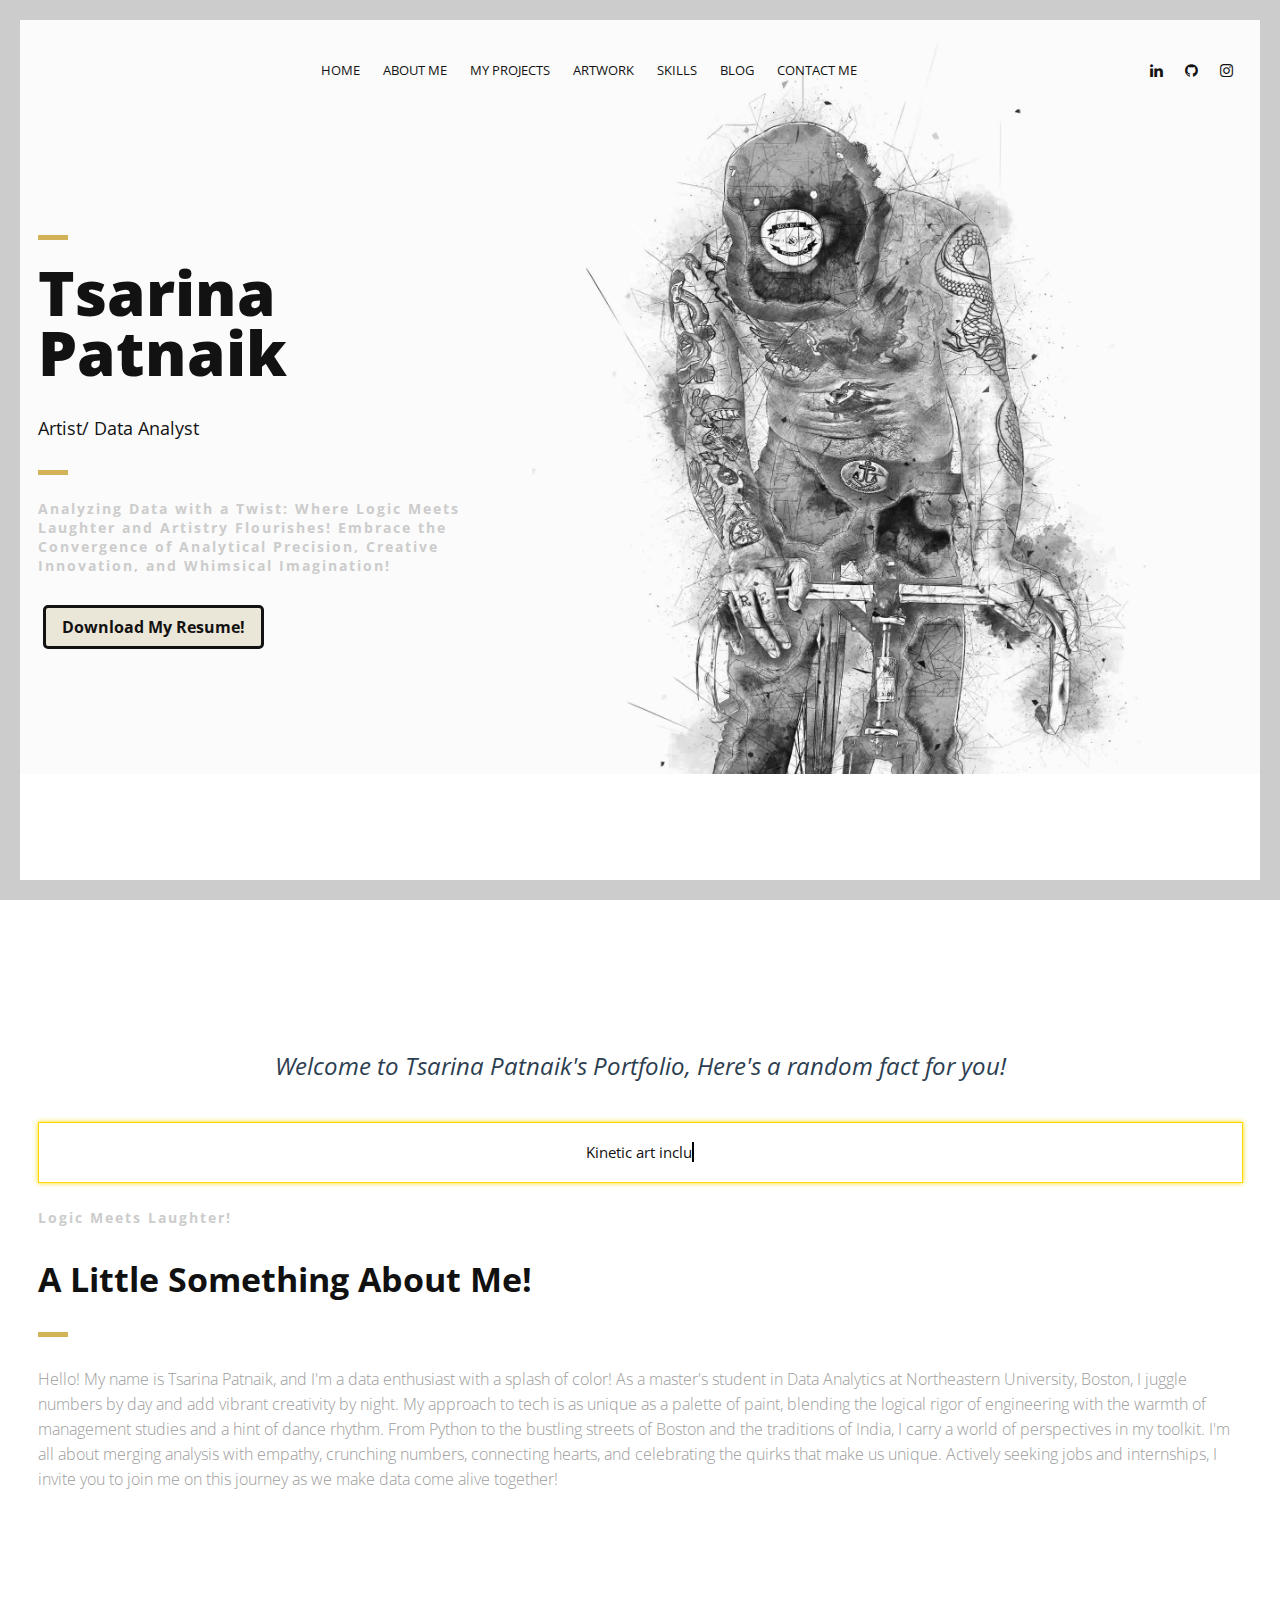
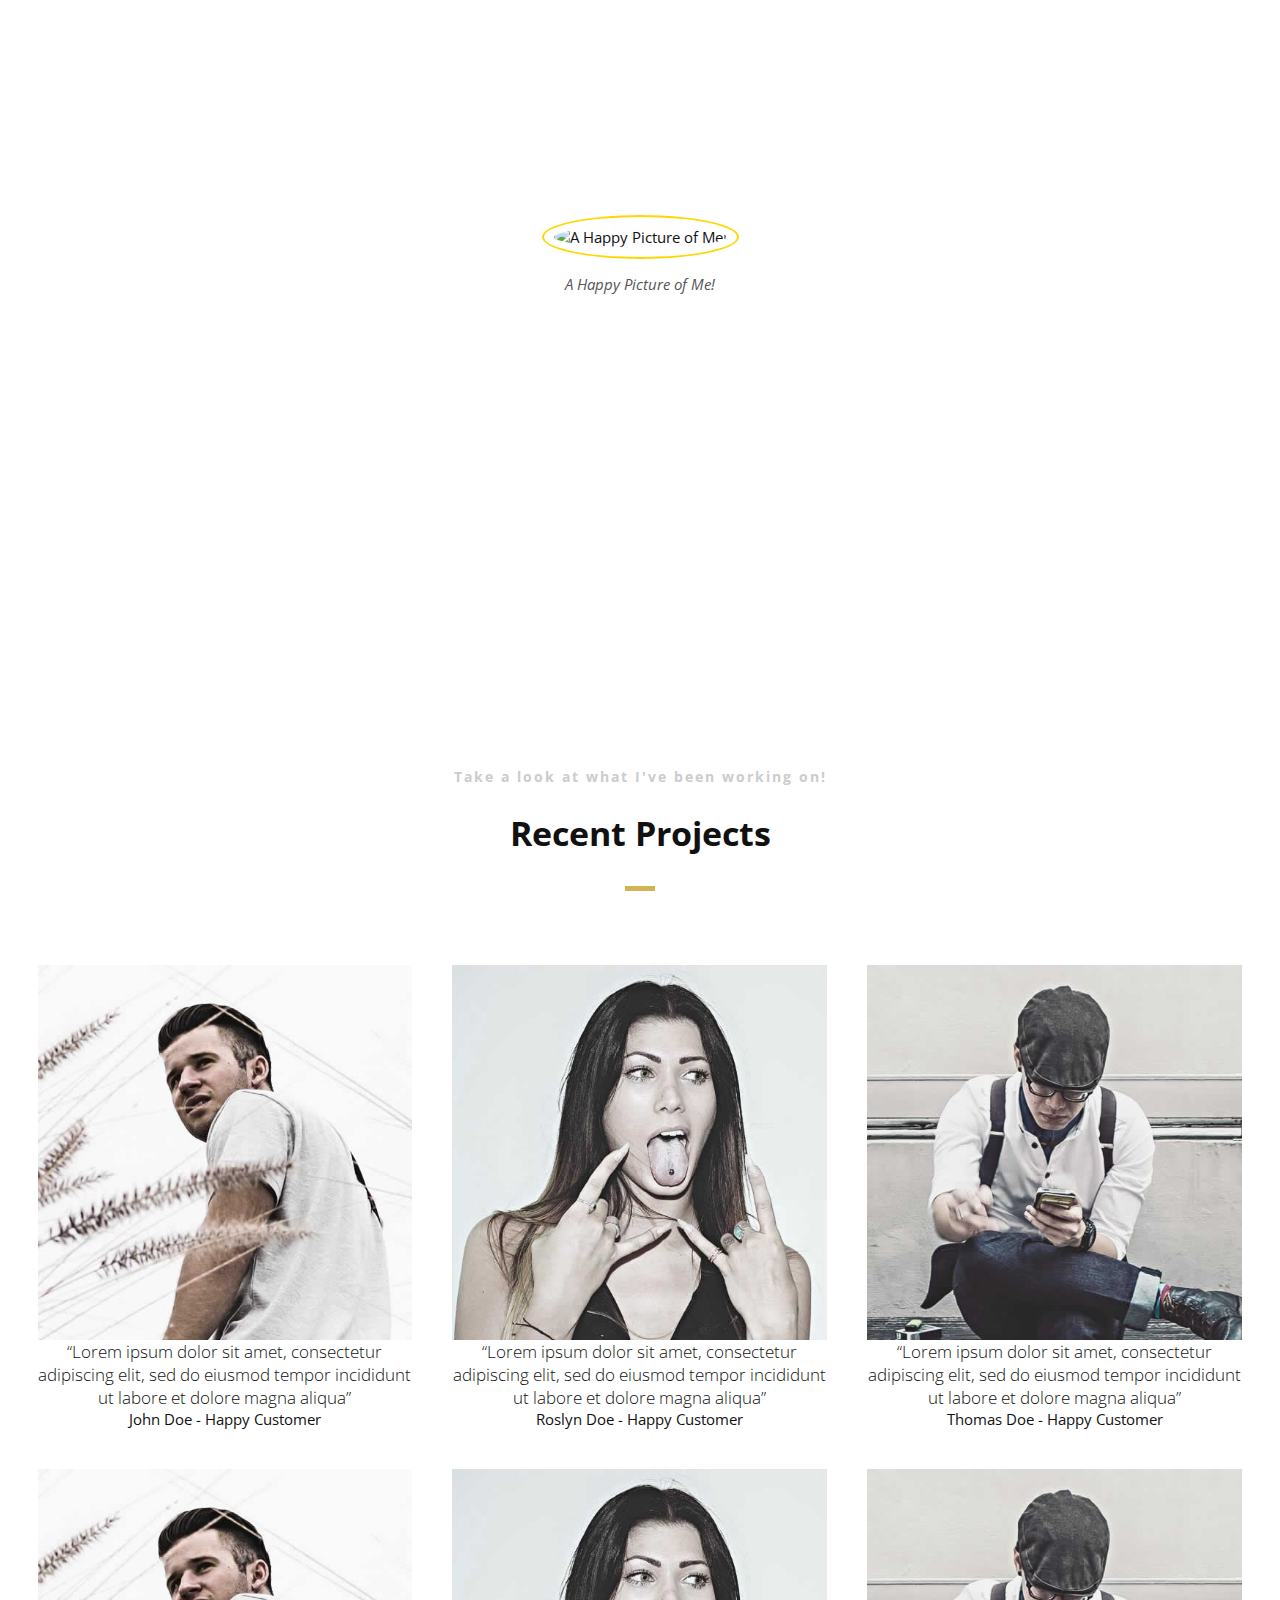
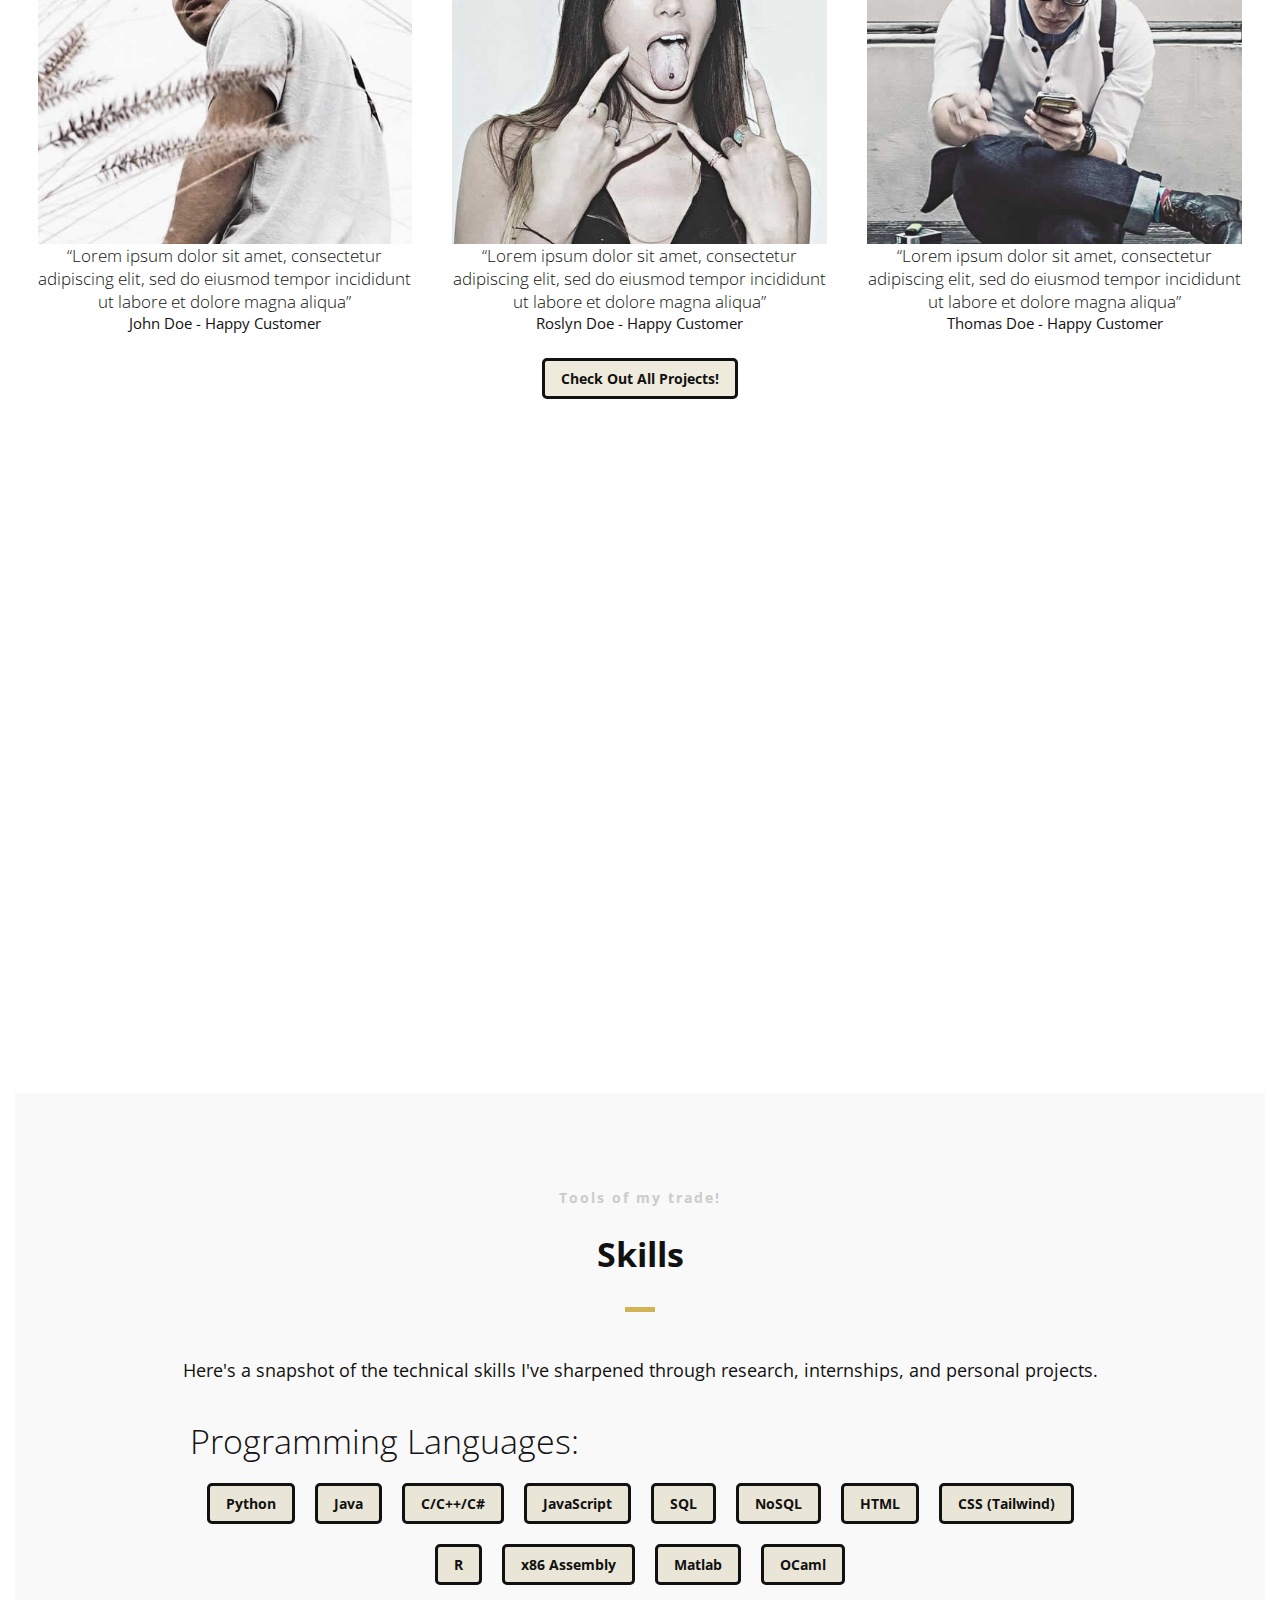
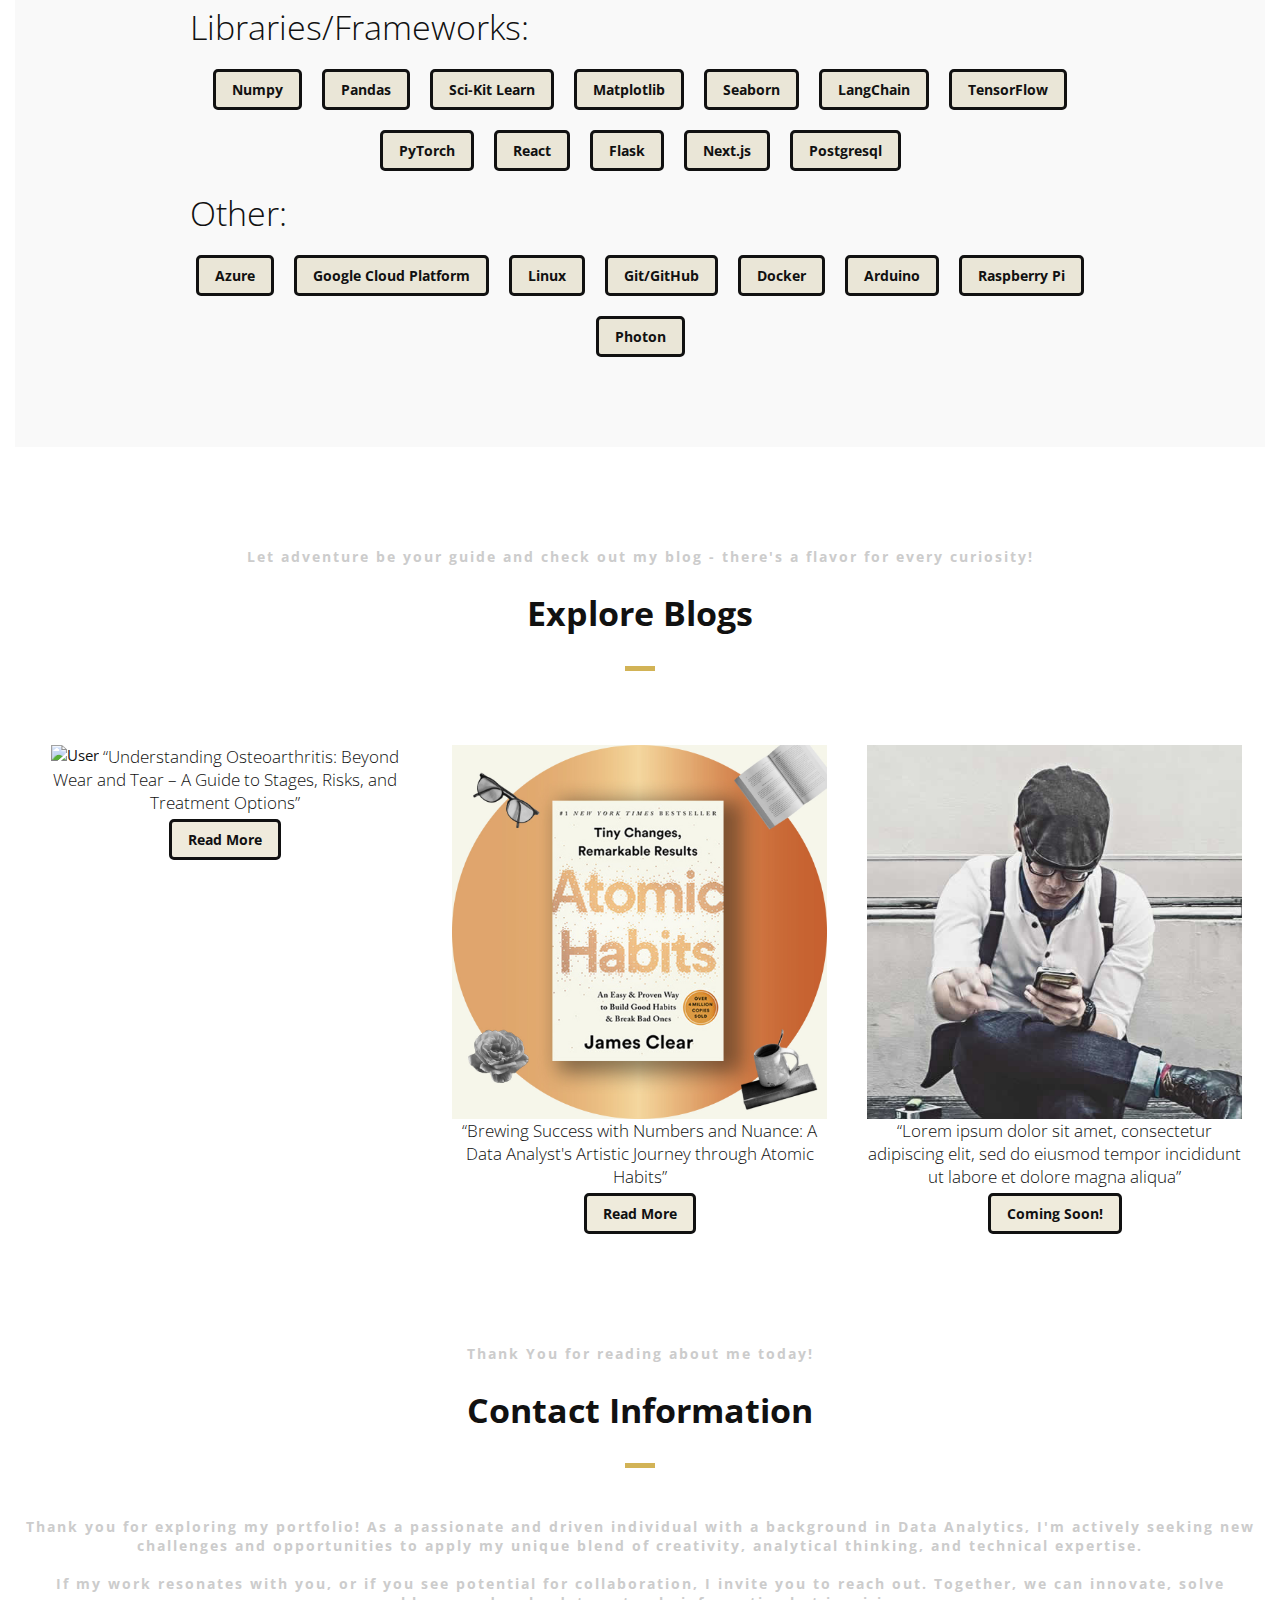
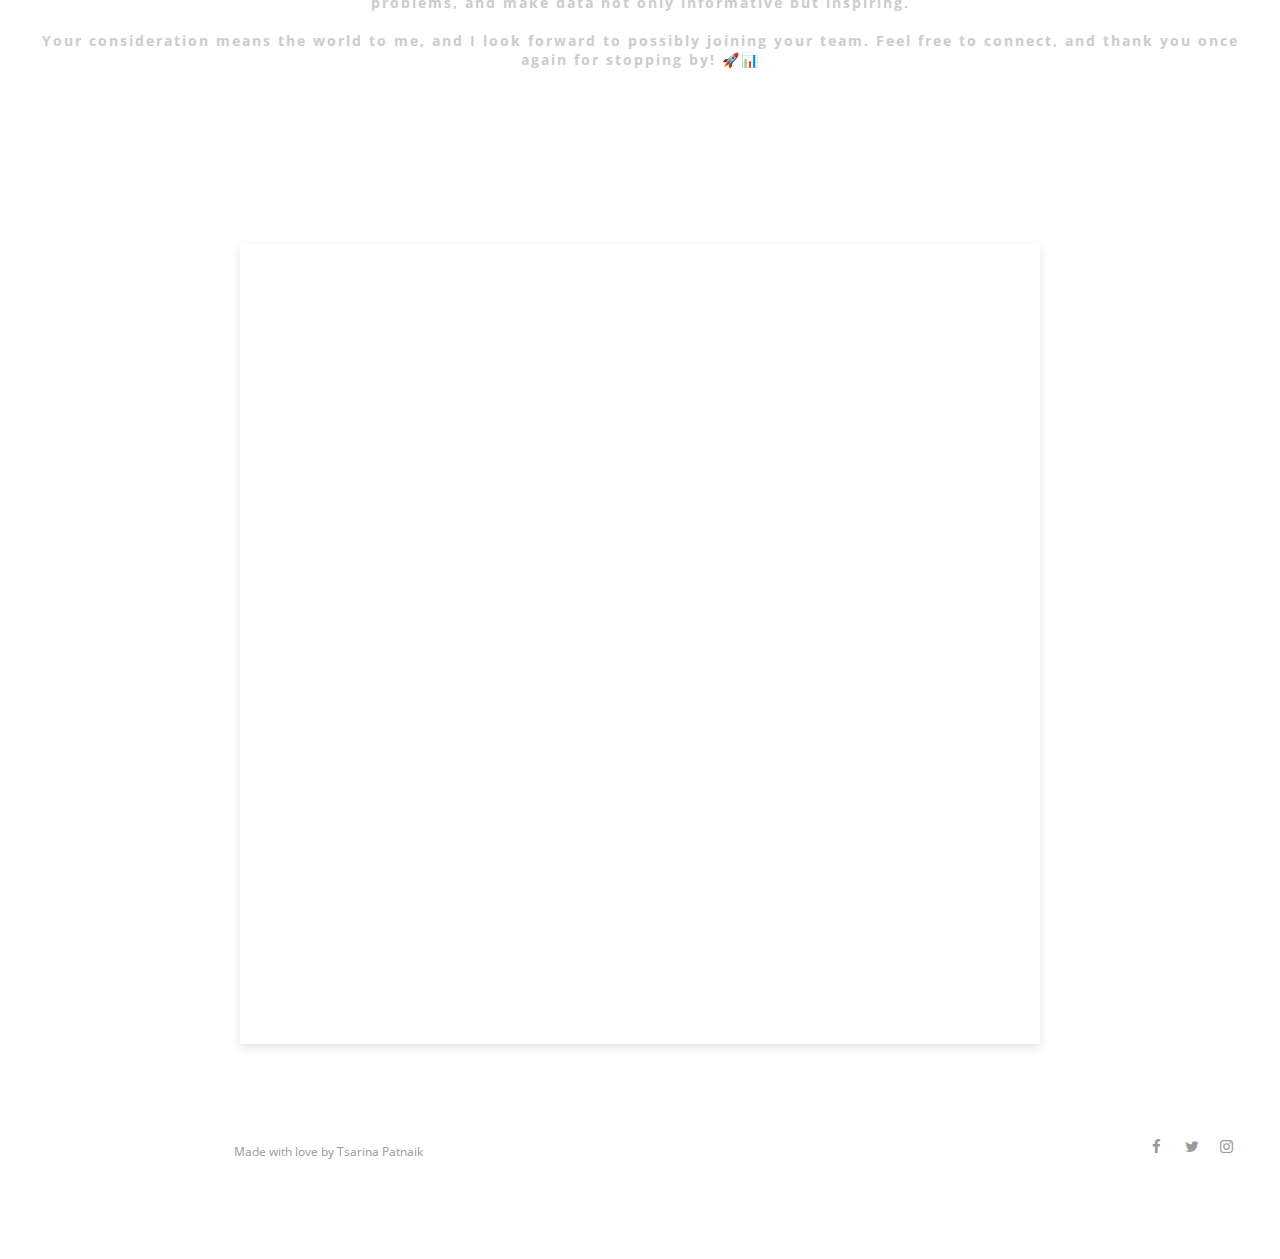
==== index.html @ 0063aa72 "Update index.html" ====
<!DOCTYPE html>
<html>
<head lang="en">
    <meta charset="UTF-8">

    <!--Page Title-->
    <title>Tsarina Patnaik</title>

    <!--Meta Keywords and Description-->
    <meta name="keywords" content="">
    <meta name="description" content="">
    <meta name="viewport" content="width=device-width, initial-scale=1.0, user-scalable=no"/>

    <!--Favicon-->
    <link rel="shortcut icon" href="images/favicon.ico" title="Favicon"/>

    <!-- Main CSS Files -->
    <link rel="stylesheet" href="css/style.css">

    <!-- Namari Color CSS -->
    <link rel="stylesheet" href="css/namari-color.css">

    <!--Icon Fonts - Font Awesome Icons-->
    <link rel="stylesheet" href="css/font-awesome.min.css">

    <!-- Animate CSS-->
    <link href="css/animate.css" rel="stylesheet" type="text/css">

    <!--Google Webfonts-->
    <link href='https://fonts.googleapis.com/css?family=Open+Sans:400,300,600,700,800' rel='stylesheet' type='text/css'>
</head>
<body>

<!-- Preloader -->
<div id="preloader">
    <div id="status" class="la-ball-triangle-path">
        <div></div>
        <div></div>
        <div></div>
    </div>
</div>
<!--End of Preloader-->

<div class="page-border" data-wow-duration="0.7s" data-wow-delay="0.2s">
    <div class="top-border wow fadeInDown animated" style="visibility: visible; animation-name: fadeInDown;"></div>
    <div class="right-border wow fadeInRight animated" style="visibility: visible; animation-name: fadeInRight;"></div>
    <div class="bottom-border wow fadeInUp animated" style="visibility: visible; animation-name: fadeInUp;"></div>
    <div class="left-border wow fadeInLeft animated" style="visibility: visible; animation-name: fadeInLeft;"></div>
</div>

<div id="wrapper">

    <header id="banner" class="scrollto clearfix" data-enllax-ratio=".5">
        <div id="header" class="nav-collapse">
            <div class="row clearfix">
                <div class="col-1">


                    <aside>

                        <!--Social Icons in Header-->
                        <ul class="social-icons">
                            <li>
                                <a target="_blank" title="LinkedIn" href="https://www.linkedin.com/in/tsarina-patnaik-209782191/">
                                    <i class="fa fa-linkedin fa-1x"></i><span>LinkedIn</span>
                                </a>
                            </li>
                            <li>
                                <a target="_blank" title="GitHub" href="https://github.com/Tsarinah">
                                    <i class="fa fa-github fa-1x"></i><span>GitHub</span>
                                </a>
                            </li>
                            <li>
                                <a target="_blank" title="Instagram" href="http://www.instagram.com/tsxrinx">
                                    <i class="fa fa-instagram fa-1x"></i><span>Instagram</span>
                                </a>
                            </li>
                        </ul>
                        <!--End of Social Icons in Header-->

                    </aside>

                    <!--Main Navigation-->
                    <nav id="nav-main">
                        <ul>
                            <li>
                                <a href="#banner">Home</a>
                            </li>
                            <li>
                                <a href="#about">About Me</a>
                            </li>
                            <li>
                                <a href="#projects">My Projects</a>
                            </li>
                            <li>
                                <a href="#gallery">Artwork</a>
                            </li>
                            <li>
                                <a href="#skills">Skills</a>
                            </li>
                            <li>
                                <a href="#blog">Blog</a>
                            </li>
                            <li>
                                <a href="#contact">Contact Me</a>
                            </li>
                        </ul>
                    </nav>
                    <!--End of Main Navigation-->

                    <div id="nav-trigger"><span></span></div>
                    <nav id="nav-mobile"></nav>

                </div>
            </div>
        </div><!--End of Header-->

        <!--Banner Content-->
        <div id="banner-content" class="row clearfix">

            <div class="col-38">

                <div class="section-heading">
                    <h1>Tsarina Patnaik</h1>
                    <h2><b>Artist/ Data Analyst</b></h2>
                    <h3>Analyzing Data with a Twist: Where Logic Meets Laughter and Artistry Flourishes! Embrace the Convergence of Analytical Precision, Creative Innovation, and Whimsical Imagination!</h3>
                </div>

                <!--Call to Action-->
                <a href="#" class="button">Download My Resume!</a>
                <!--End Call to Action-->

            </div>

        </div><!--End of Row-->
    </header>

    <!--Main Content Area-->
    <main id="content">

        <!--Introduction-->
        <section id="about" class="introduction scrollto">

            <div class="row clearfix">

                <div class="col-867">
                    <div class="section-heading">
                        <div class="center-text">
                            Welcome to <em>Tsarina Patnaik's</em> Portfolio, Here's a random fact for you!
                        </div>
                        <div id="fact-container">
                            <p><span id="constant-text"></span> <span id="random-fact"></span></p>
                        </div>
                        <script src="site.js"></script>
                        <p>
                        <h3>Logic Meets Laughter!</h3></p>
                        <h2 class="section-title">A Little Something About Me!</h2>
                        <p class="section-subtitle">Hello! My name is Tsarina Patnaik, and I'm a data enthusiast with a splash of color! As a master's student in Data Analytics at Northeastern University, Boston, I juggle numbers by day and add vibrant creativity by night. My approach to tech is as unique as a palette of paint, blending the logical rigor of engineering with the warmth of management studies and a hint of dance rhythm. From Python to the bustling streets of Boston and the traditions of India, I carry a world of perspectives in my toolkit. I'm all about merging analysis with empathy, crunching numbers, connecting hearts, and celebrating the quirks that make us unique. Actively seeking jobs and internships, I invite you to join me on this journey as we make data come alive together!</p>
 
                        <div class="image-container"> 
                            <p> 
                                <figure>
                            <img src="/Users/tsarah/Desktop/6470.jpg" alt="A Happy Picture of Me!" class="circular-image" />
                            <figcaption>A Happy Picture of Me!</figcaption>
                                </figure>
                        </p>
                    </div>
                        
                                           </div>

                </div>

                <div class="col-2-3">

                    
                </div>

            </div>


        </section>
        <!--End of Introduction-->

<!--Testimonials-->
<aside id="projects" class="scrollto text-center" data-enllax-ratio=".2">

    <div class="row clearfix">

        <div class="section-heading">
            <h3>Take a look at what I've been working on!</h3>
            <h2 class="section-title">Recent Projects</h2>
        </div>

        <!--User Testimonial-->
        <blockquote class="col-3 testimonial classic">
            <img src="images/user-images/user-1.jpg" alt="User"/>
            <q>Lorem ipsum dolor sit amet, consectetur adipiscing elit, sed do eiusmod tempor incididunt ut
                labore
                et dolore magna aliqua</q>
            <footer>John Doe - Happy Customer</footer>
        </blockquote>
        <!-- End of Testimonial-->

        <!--User Testimonial-->
        <blockquote class="col-3 testimonial classic">
            <img src="images/user-images/user-2.jpg" alt="User"/>
            <q>Lorem ipsum dolor sit amet, consectetur adipiscing elit, sed do eiusmod tempor incididunt ut
                labore
                et dolore magna aliqua</q>
            <footer>Roslyn Doe - Happy Customer</footer>
        </blockquote>
        <!-- End of Testimonial-->

        <!--User Testimonial-->
        <blockquote class="col-3 testimonial classic">
            <img src="images/user-images/user-3.jpg" alt="User"/>
            <q>Lorem ipsum dolor sit amet, consectetur adipiscing elit, sed do eiusmod tempor incididunt ut
                labore
                et dolore magna aliqua</q>
            <footer>Thomas Doe - Happy Customer</footer>
        </blockquote>
        <!-- End of Testimonial-->

        <!--User Testimonial-->
        <blockquote class="col-3 testimonial classic">
            <img src="images/user-images/user-1.jpg" alt="User"/>
            <q>Lorem ipsum dolor sit amet, consectetur adipiscing elit, sed do eiusmod tempor incididunt ut
                labore
                et dolore magna aliqua</q>
            <footer>John Doe - Happy Customer</footer>
        </blockquote>
        <!-- End of Testimonial-->

        <!--User Testimonial-->
        <blockquote class="col-3 testimonial classic">
            <img src="images/user-images/user-2.jpg" alt="User"/>
            <q>Lorem ipsum dolor sit amet, consectetur adipiscing elit, sed do eiusmod tempor incididunt ut
                labore
                et dolore magna aliqua</q>
            <footer>Roslyn Doe - Happy Customer</footer>
        </blockquote>
        <!-- End of Testimonial-->

        <!--User Testimonial-->
        <blockquote class="col-3 testimonial classic">
            <img src="images/user-images/user-3.jpg" alt="User"/>
            <q>Lorem ipsum dolor sit amet, consectetur adipiscing elit, sed do eiusmod tempor incididunt ut
                labore
                et dolore magna aliqua</q>
            <footer>Thomas Doe - Happy Customer</footer>
        </blockquote>
        <!-- End of Testimonial-->

         <!--Call to Action-->
         <a href="https://github.com/Tsarinah" target = "_blank" class="button">Check Out All Projects!</a>
         <!--End Call to Action-->


    </div>

</aside>
<!--End of Testimonials-->


        <!--Gallery-->
        <aside id="gallery" class="row text-center scrollto clearfix" data-featherlight-gallery
                 data-featherlight-filter="a">

                <a href="images/gallery-images/gallery-image-1.jpg" data-featherlight="image" class="col-3 wow fadeIn"
                   data-wow-delay="0.1s"><img src="images/gallery-images/gallery-image-1.jpg" alt="Landing Page"/></a>
                <a href="images/gallery-images/gallery-image-2.jpg" data-featherlight="image" class="col-3 wow fadeIn"
                   data-wow-delay="0.3s"><img src="images/gallery-images/gallery-image-2.jpg" alt="Landing Page"/></a>
                <a href="images/gallery-images/gallery-image-3.jpg" data-featherlight="image" class="col-3 wow fadeIn"
                   data-wow-delay="0.5s"><img src="images/gallery-images/gallery-image-3.jpg" alt="Landing Page"/></a>
                <a href="images/gallery-images/gallery-image-4.jpg" data-featherlight="image" class="col-3 wow fadeIn"
                   data-wow-delay="1.1s"><img src="images/gallery-images/gallery-image-4.jpg" alt="Landing Page"/></a>
                <a href="images/gallery-images/gallery-image-5.jpg" data-featherlight="image" class="col-3 wow fadeIn"
                   data-wow-delay="0.9s"><img src="images/gallery-images/gallery-image-5.jpg" alt="Landing Page"/></a>
                <a href="images/gallery-images/gallery-image-6.jpg" data-featherlight="image" class="col-3 wow fadeIn"
                   data-wow-delay="0.7s"><img src="images/gallery-images/gallery-image-6.jpg" alt="Landing Page"/></a>

        </aside>
        <!--End of Gallery-->









                <aside id="skills" class="scrollto text-center" data-enllax-ratio=".2">

                    <div class="row clearfix">
                
                        <div class="section-heading">
                            <h3>Tools of my trade!</h3>
                            <h2 class="section-title">Skills</h2>
                            <h4>Here's a snapshot of the technical skills I've sharpened through research, internships, and personal projects.</h4>
                        </div>
                



        
                            
                            <div class="skill-set">
                              <h2>Programming Languages:</h2>
                              <div class="buttons">
                                <span class="button">Python</span>
                                <span class="button">Java</span>
                                <span class="button">C/C++/C#</span>
                                <span class="button">JavaScript</span>
                                <span class="button">SQL</span>
                                <span class="button">NoSQL</span>
                                <span class="button">HTML</span>
                                <span class="button">CSS (Tailwind)</span>
                                <span class="button">R</span>
                                <span class="button">x86 Assembly</span>
                                <span class="button">Matlab</span>
                                <span class="button">OCaml</span>
                              </div>
                              
                              <h2>Libraries/Frameworks:</h2>
                              <div class="buttons">
                                <span class="button">Numpy</span>
                                <span class="button">Pandas</span>
                                <span class="button">Sci-Kit Learn</span>
                                <span class="button">Matplotlib</span>
                                <span class="button">Seaborn</span>
                                <span class="button">LangChain</span>
                                <span class="button">TensorFlow</span>
                                <span class="button">PyTorch</span>
                                <span class="button">React</span>
                                <span class="button">Flask</span>
                                <span class="button">Next.js</span>
                                <span class="button">Postgresql</span>
                              </div>
                              
                              <h2>Other:</h2>
                              <div class="buttons">
                                <span class="button">Azure</span>
                                <span class="button">Google Cloud Platform</span>
                                <span class="button">Linux</span>
                                <span class="button">Git/GitHub</span>
                                <span class="button">Docker</span>
                                <span class="button">Arduino</span>
                                <span class="button">Raspberry Pi</span>
                                <span class="button">Photon</span>
                              </div>
                            </div>
                          </section>
                </div>
                <!--End Content Right Side-->

                

            </div>


        </div>
        <!--End of Content Section-->


        <!--Testimonials-->
<aside id="blog" class="scrollto text-center" data-enllax-ratio=".2">

    <div class="row clearfix">

        <div class="section-heading">
            <h3>Let adventure be your guide and check out my blog - there's a flavor for every curiosity!</h3>
            <h2 class="section-title">Explore Blogs</h2>
        </div>

        <!--User Testimonial-->
        <blockquote class="col-3 testimonial classic">
            <img src="/Users/tsarah/Desktop/Web_Portfolio/images/2eeee0a3ef1b6191d8a0684218e676_big_gallery.jpg" alt="User"/>
            <q>Understanding Osteoarthritis: Beyond Wear and Tear – A Guide to Stages, Risks, and Treatment Options</q>
            <footer><!--Call to Action-->
                <a href="https://medium.com/@TsarinaPatnaik/osteoarthritis-101-dd5104f833ed" target = "_blank" class="button"><span>Read More</span></a>
                <!--End Call to Action--></footer>
        </blockquote>
        <!-- End of Testimonial-->

        <!--User Testimonial-->
        <blockquote class="col-3 testimonial classic">
            <img src="images/PRH-Atomic-Habits-Excerpt-Article-Header-1080x1080-1.jpg" alt="User"/>
            <q>Brewing Success with Numbers and Nuance: A Data Analyst's Artistic Journey through Atomic Habits</q>
            <footer><!--Call to Action-->
                <a href="https://medium.com/@TsarinaPatnaik/tackling-data-with-atomic-habits-a-quirky-dive-into-analytical-success-7c2e61db32dd" target = "_blank" class="button"><span>Read More</span></a>
                <!--End Call to Action--></footer>
        </blockquote>
        <!-- End of Testimonial-->

        <!--User Testimonial-->
        <blockquote class="col-3 testimonial classic">
            <img src="images/user-images/user-3.jpg" alt="User"/>
            <q>Lorem ipsum dolor sit amet, consectetur adipiscing elit, sed do eiusmod tempor incididunt ut
                labore
                et dolore magna aliqua</q>
            <footer><!--Call to Action-->
                <a href="none" target = "_blank" class="button"><span>Coming Soon!</span></a>
                <!--End Call to Action--></footer>
        </blockquote>
        <!-- End of Testimonial-->


    </main>
    <!--End Main Content Area-->

<!--Contact Info-->
<section>
<div class="row clearfix">

    <div class="section-heading">
        <h3>Thank You for reading about me today!</h3>
        <h2 class="section-title">Contact Information</h2>
        <h3> Thank you for exploring my portfolio! As a passionate and driven individual with a background in Data Analytics, I'm actively seeking new challenges and opportunities to apply my unique blend of creativity, analytical thinking, and technical expertise.
<br>
            <br>If my work resonates with you, or if you see potential for collaboration, I invite you to reach out. Together, we can innovate, solve problems, and make data not only informative but inspiring.
            <br>
            <br>Your consideration means the world to me, and I look forward to possibly joining your team. Feel free to connect, and thank you once again for stopping by! 🚀📊</h3>
    </div>

    <aside id="contact" class="row text-center scrollto clearfix" data-featherlight-gallery
                 data-featherlight-filter="a"> <!--Call to Action--></aside>

                 <div class="google-form">
                    <iframe src="https://docs.google.com/forms/d/e/1FAIpQLSeV_y7taBInHOfgLIzdq0lWtlUKH3zkfzB6akfFCophmLsBIQ/viewform?embedded=true"width="800" height="800" frameborder="0" marginheight="0" marginwidth="0">Loading…</iframe>
                  </div>

                  


                </section>


    <!--Footer-->
    <footer id="landing-footer" class="clearfix">
        <div class="row clearfix">

            <p id="copyright" class="col-2">Made with love by Tsarina Patnaik</p>

            <!--Social Icons in Footer-->
            <ul class="col-2 social-icons">
                <li>
                    <a target="_blank" title="Facebook" href="https://www.facebook.com/username">
                        <i class="fa fa-facebook fa-1x"></i><span>Facebook</span>
                    </a>
                </li>
                <li>
                    <a target="_blank" title="Twitter" href="http://www.twitter.com/username">
                        <i class="fa fa-twitter fa-1x"></i><span>Twitter</span>
                    </a>
                </li>
                <li>
                    <a target="_blank" title="Instagram" href="http://www.instagram.com/username">
                        <i class="fa fa-instagram fa-1x"></i><span>Instagram</span>
                    </a>
                </li>
            </ul>
            <!--End of Social Icons in Footer-->
        </div>
    </footer>
    <!--End of Footer-->

</div>

<!-- Include JavaScript resources -->
<script src="js/jquery.1.8.3.min.js"></script>
<script src="js/wow.min.js"></script>
<script src="js/featherlight.min.js"></script>
<script src="js/featherlight.gallery.min.js"></script>
<script src="js/jquery.enllax.min.js"></script>
<script src="js/jquery.scrollUp.min.js"></script>
<script src="js/jquery.easing.min.js"></script>
<script src="js/jquery.stickyNavbar.min.js"></script>
<script src="js/jquery.waypoints.min.js"></script>
<script src="js/images-loaded.min.js"></script>
<script src="js/lightbox.min.js"></script>
<script src="js/site.js"></script>


</body>
</html>
---- css/style.css ----
/* Namari Landing Page v.1.1.0 Style Index - a free landing page by shapingrain.com

1. Default and Reset styles
- 1.1 Input Elements
2. Global elements
- 2.1 Header
- 2.2 Logo
- 2.3 Buttons
- 2.4 Navigation
- 2.5 Social Elements
- 2.6 Images
3. Fonts and Headings
4. Banner
- 4.1 SignUp Form
5. Content Elements
- 5.1 Icons
- 5.2 Parallax Elements
- 5.3 Divider
6. Landing Page Sections
- 6.1 Features
- 6.2 projectss
- 6.3 Gallery
- 6.4 Video
- 6.5 Clients
- 6.6 Pricing Table
7. Footer


/*------------------------------------------------------------------------------------------*/
/* 1. Defaults & Reset of specific styles across browsers */
/*------------------------------------------------------------------------------------------*/

*, *:before, *:after {
    -webkit-box-sizing: border-box;
    -moz-box-sizing: border-box;
    box-sizing: border-box;
}

body, div, dl, dt, dd, ul, ol, li, h1, h2, h3, h4, h5, h6, pre, form, blockquote, th, td {
    margin: 0;
    padding: 0;
    direction: ltr;
}

body {
    margin: 0;
    padding: 0;
    -webkit-font-smoothing: antialiased;
    overflow-x: hidden;
}

p {
    line-height: 25px;
}

.row img {
    height: auto;
    max-width: 100%;
}

a {
    text-decoration: none;
    line-height: inherit;
    -webkit-transition: opacity 0.3s ease-out;
    -moz-transition: opacity 0.3s ease-out;
    -o-transition: opacity 0.3s ease-out;
    transition: opacity 0.3s ease-out;
}

iframe {
    border: 0 !important;
}

.parallax-window {
    min-height: 400px;
    background: transparent;
}

figure {
    margin: 0;
}

/* Page Border */

.page-border {
    position: fixed;
    z-index: 999999;
    pointer-events: none;
}

.page-border .bottom-border, .page-border .left-border, .page-border .right-border, .page-border .top-border {
    background: #f3f3ef;
    position: fixed;
    z-index: 9999;
}

.page-border > .top-border, .page-border > .right-border, .page-border > .bottom-border, .page-border > .left-border {
    padding: 11px;
    background: #ccc;
}

.page-border .bottom-border, .page-border .top-border {
    width: 100%;
    padding: 10px;
    left: 0;
}

.page-border .left-border, .page-border .right-border {
    padding: 10px;
    height: 100%;
    top: 0;
}

.page-border .top-border {
    top: 0;
}

.page-border .right-border {
    right: 0;
}

.page-border .bottom-border {
    bottom: 0;
}

.page-border .left-border {
    left: 0;
}

#wrapper {
    margin:0 15px;
    padding: 15px 0;
    position: relative;
}


/* --------- 1.1 Input Elements ---------- */

input, textarea {
    border: 1px solid #e1e1e1;
    padding: 10px;
    -webkit-transition: all .3s linear;
    -moz-transition: all .3s linear;
    transition: all .3s linear;
    border-radius: 3px;
}

input {
    height: 40px;
    margin: 3px 0;
    outline: none;
    line-height: normal;
    font-size: 14px;
}

input[type="submit"] {
    cursor: pointer;
    border-style: solid;
    border-width: 2px;
    padding-top: 0;
    padding-bottom: 0;
}

select {
    border: 1px solid #e1e1e1;
    height: 40px;
    padding: 5px;
}

input:focus, textarea:focus {
    box-shadow: inset 0 1px 3px rgba(0, 0, 0, 0.1);
}

*:focus {
    outline: none;
}

/*------------------------------------------------------------------------------------------*/
/* 2. Layout Elements */
/*------------------------------------------------------------------------------------------*/

section {
    clear: both;
    overflow: hidden;
}

/* Rows and Columns */

.row {
    max-width: 1245px;
    margin: 0 auto;
    padding: 75px 0;
    position: relative;
}

.no-padding-bottom .row, .no-padding-bottom div, .no-padding-bottom.row {
    padding-bottom: 0;
}

.no-padding-top.row, .no-padding-top div {
    padding-top: 0;
}

.big-padding-top {
    padding-top: 75px !important;
}

.big-padding-bottom {
    padding-bottom: 85px !important;
}

/* Targets all elements */

[class*='col-'] {
    float: left;
    padding: 20px;
}

#clients .col-2-3 [class*='col-'] {
    padding: 0;
}

/* Clearfix */

.clearfix:after {
    content: "";
    display: table;
    clear: both;
}

/* Main Widths */

.col-1 {
    width: 100%;
}

.col-2 {
    width: 50%;
}

.col-3 {
    width: 33.33%;
}

.col-4 {
    width: 25%;
}

.col-5 {
    width: 20%;
}

.col-6 {
    width: 16.6666666667%;
}

.col-7 {
    width: 14.2857142857%;
}

.col-8 {
    width: 12.5%;
}

.col-9 {
    width: 11.1111111111%;
}

.col-10 {
    width: 10%;
}

.col-11 {
    width: 9.09090909091%;
}

.col-12 {
    width: 8.33%;
}

.col-2-3 {
    width: 66.66%;
}

.col-3-4 {
    width: 75%;
}

.col-9-10 {
    width: 90%;
}

/* Golden Ratio */
.col-61 {
    width: 61.8%;
}

.col-867 {
    width: 100%;
}

.col-38 {
    width: 38.2%;
}

/* --------- 2.1 Header --------- */

#header {
    height: 71px !important;
    overflow: visible;
    z-index: 9999;
    width: 100%;
    position: absolute !important;
}

#header .row {
    padding: 0;
}

#header aside {
    text-align: right;
}

#header ul {
    text-align: center;
}

#header li {
    display: inline-block;
    list-style: none;
    margin: 0;
}

/* --------- 2.2 Logo ---------- */

#logo {
    float: left;
    height: 71px;
    line-height: 66px;
    margin-right: 15px;
}

#logo h1, #logo h2 {
    display: inline-block;
}

#banner #logo h1 {
    font-size: 28px;
    margin-right: 10px;
    font-weight: 900;
    padding: 0;
}

#logo h2 {
    font-size: 18px;
    padding: 0;
}

#logo img {
    max-height: 22px;
    vertical-align: middle;
    margin-right: 15px;
}

#navigation-logo {
    display: none;
}

.nav-solid #logo #banner-logo {
    display: none;
}

.nav-solid #logo #navigation-logo {
    display: inline-block;
}

/* --------- 2.3 Buttons ---------- */

.call-to-action {
    padding: 35px 0 35px 0;
}

/*Style*/

.button {
    font-size: 16px;
    margin: 35px 0;
    padding: 11px 16px;
    -webkit-transition: all .3s linear;
    -moz-transition: all .3s linear;
    transition: all .3s linear;
    display: inline-block;
    border-width: 3px;
    border-style: solid;
}

/* Play Button */

#video-section {
    position:relative;
}

.play-video {
    height:110px;
    position:absolute;
    top:50%;
    margin-top:-110px;
    width:100%;
}

.play-icon {
    display: inline-block;
    font-size: 0px;
    cursor: pointer;
    margin: 45px auto;
    width: 110px;
    height: 110px;
    border-radius: 50%;
    text-align: center;
    position: relative;
    z-index: 1;
}

.play-icon:after {
    pointer-events: none;
    position: absolute;
    width: 100%;
    height: 100%;
    border-radius: 50%;
    content: '';
    -webkit-box-sizing: content-box;
    -moz-box-sizing: content-box;
    box-sizing: content-box;
}

.play-icon:before {
    font-family: 'fontawesome';
    content: '\f144';
    speak: none;
    font-size: 74px;
    line-height: 110px;
    font-style: normal;
    font-weight: normal;
    font-variant: normal;
    text-transform: none;
    display: block;
    -webkit-font-smoothing: antialiased;
    color:#fff;
}

.play-video .play-icon {
    background: rgba(255, 255, 255, 0.5);
    -webkit-transition: -webkit-transform ease-out 0.3s, background 0.4s;
    -moz-transition: -moz-transform ease-out 0.3s, background 0.4s;
    transition: transform ease-out 0.3s, background 0.4s;
}

.play-video .play-icon:after {
    top: 0;
    left: 0;
    padding: 0;
    z-index: -1;
    box-shadow: 0 0 0 2px rgba(255, 255, 255, 0.1);
    opacity: 0;
    -webkit-transform: scale(0.9);
    -moz-transform: scale(0.9);
    -ms-transform: scale(0.9);
    transform: scale(0.9);
}

.play-video .play-icon:hover {
    background: rgba(255, 255, 255, 0.05);
    -webkit-transform: scale(0.93);
    -moz-transform: scale(0.93);
    -ms-transform: scale(0.93);
    transform: scale(0.93);
    color: #fff;
}


/* --------- 2.4 Navigation ---------- */

#header {
    font-size: 13px;
}

#header aside {
    float: right;
}

#header nav ul {
    text-transform: uppercase;

}

#header nav a {
    height: 71px;
    line-height: 71px;
    display: block;
    padding: 0 10px;
}

#header nav a:hover {
    opacity: 0.6;
}

/*Navigation Solid*/

#header.nav-solid [class*='col-'] {
    padding: 0 20px;
}

#header.nav-solid {
    background: #fff;
    box-shadow: 2px 0px 3px rgba(0, 0, 0, 0.2);
    position: fixed !important;
    left:0;
}

#header.nav-solid nav a {
    border-bottom: 3px solid;
    border-color: #fff;
    -webkit-transition: all 0.3s ease-out;
    -moz-transition: all 0.3s ease-out;
    -o-transition: all 0.3s ease-out;
    transition: all 0.3s ease-out;
}

#header.nav-solid nav a:hover {
    opacity: 1;
}

/* Social Elements when Solid*/

#header.nav-solid .social-icons a {
    -webkit-transition: all 0.3s ease-out;
    -moz-transition: all 0.3s ease-out;
    -o-transition: all 0.3s ease-out;
    transition: all 0.3s ease-out;
    opacity: 0.5;
}

#header.nav-solid .social-icons a:hover {
    opacity: 1;
    color: #e4473c;
}

/* Responsive Nav Styling */

#nav-trigger {
    display: none;
    text-align: right;
}

#nav-trigger span {
    display: inline-block;
    width: 38px;
    height: 71px;
    color: #111;
    cursor: pointer;
    text-transform: uppercase;
    font-size: 22px;
    text-align: center;
    border-top-right-radius: 5px;
    border-top-left-radius: 5px;
    -webkit-transition: all 0.3s ease-out;
    -moz-transition: all 0.3s ease-out;
    -o-transition: all 0.3s ease-out;
    transition: all 0.3s ease-out;
}

#nav-trigger span:after {
    font-family: "fontAwesome";
    display: inline-block;
    width: 38px;
    height: 71px;
    line-height: 75px;
    text-align: center;
    content: "\f0c9";
    border-top-right-radius: 5px;
    border-top-left-radius: 5px;
}

#nav-trigger span.open:after {
    content: "\f00d";
}

#nav-trigger span:hover, .nav-solid #nav-trigger span.open:hover, .nav-solid #nav-trigger span:hover {
    opacity: 0.6;
}

#nav-trigger span.open, #nav-trigger span.open:hover {
    color: #111;
}

.nav-solid #nav-trigger span.open:hover {
    color: #999;
}

.nav-solid #nav-trigger span {
    color: #999;
    opacity: 1;
}

nav#nav-mobile {
    position: relative;
    display: none;
}

nav#nav-mobile ul {
    display: none;
    list-style-type: none;
    position: absolute;
    left: 0;
    right: 0;
    margin-left: -20px;
    margin-right: -20px;
    padding-top: 10px;
    padding-bottom: 10px;
    text-align: center;
    background-color: #fff;
    box-shadow: 0 5px 3px rgba(0, 0, 0, 0.2);
}

nav#nav-mobile ul:after {
    display: none;
}

nav#nav-mobile li {
    margin: 0 20px;
    float: none;
    text-align: left;
    border-bottom: 1px solid #e1e1e1;
}

nav#nav-mobile li:last-child {
    border-bottom: none;
}

.nav-solid nav#nav-mobile li {
    border-top: 1px solid #e1e1e1;
    border-bottom: none;
}

nav#nav-mobile a {
    display: block;
    padding: 12px 0;
    color: #333;
    width: 100%;
    height: auto;
    line-height: normal;
    display: block;
    border-bottom: none !important;
    -webkit-transition: all 0.3s ease-out;
    -moz-transition: all 0.3s ease-out;
    -o-transition: all 0.3s ease-out;
    transition: all 0.3s ease-out;
}

nav#nav-mobile a:hover {
    background: #fafafa;
    opacity: 1;
}

/* --------- 2.5 Social Elements ---------- */

#header .col-4 {
    text-align: right;
}

.social-icons {
    display: inline-block;
    list-style: none;
}

.social-icons a {
    display: inline-block;
    width: 32px;
    text-align: center;
}

.social-icons a:hover {
    opacity: 0.7;
}

.social-icons span {
    display: none;
}

#header .social-icons {
    margin-top: 27px;
}

/* --------- 2.6 Images ---------- */

/*Alignment*/

img {
    vertical-align: top;
}

.image-center {
    display: block;
    margin: 0 auto;
}

a img {
    border: none;
    -webkit-transition: all 0.3s ease-out;
    -moz-transition: all 0.3s ease-out;
    -o-transition: all 0.3s ease-out;
    transition: all 0.3s ease-out;
    -webkit-backface-visibility: hidden;
}

a img:hover {
    opacity: 0.7;
}

/*------------------------------------------------------------------------------------------*/
/* 3. Fonts */
/*------------------------------------------------------------------------------------------*/

h1 {
    padding: 20px 0;
}

h2 {
    padding: 14px 0;
}

h3 {
    padding: 10px 0;
}

h4 {
    padding: 7px 0;
}

h5 {
    padding: 7px 0;
}

h6 {
    padding: 7px 0;
}

/* Text Alignment */

.text-left {
    text-align: left;
}

.text-center {
    text-align: center;
}

.text-right {
    text-align: right;
}

/* Section Headings */

.section-heading {
    padding: 0 0 15px 0;
}

.section-subtitle {
    font-size: 18px;
    padding-top: 0;
}

.section-heading h3 {
    font-size: 14px;
    font-weight: bold;
    color: #ccc;
    letter-spacing: 2px;
    padding-bottom: 0;
}

/*------------------------------------------------------------------------------------------*/
/* 4. Banner */
/*------------------------------------------------------------------------------------------*/

#banner {
    background-size: cover;
}

#banner-content.row {
    padding-top: 170px;
    padding-bottom: 100px;
}

#banner h1 {
    padding-top: 5%;
}

#banner .section-heading:before {
    content: "";
    display: block;
    width: 30px;
    height: 5px;
    margin-top: 30px;
}



/*------------------------------------------------------------------------------------------*/
/* 5. Content Elements */
/*------------------------------------------------------------------------------------------*/

/* --------- 5.1 Icons ---------- */

/*Font Icon sizes*/

.fa-1x {
    font-size: 15px !important;
}

/*Icon Block*/

.icon-block {
    position: relative;
}

.icon-block h4 {
    font-weight: bold;
    padding-top: 0;
}

.icon-block .icon {
    position: absolute;
}

.icon-block p {
    margin-top: 0;
}

/* Icon Left*/

.icon-left .icon {
    left: 15;
}

.icon-left .icon-block-description {
    padding-left: 53px;
}

/* Icon Right */

.icon-right .icon {
    right: 15;
}

.icon-right .icon-block-description {
    padding-right: 53px;
}

/* Icon Above */

.icon-top {
    display: block;
}

.icon-top .icon {
    position: relative;
    display: block;
}

.icon-top .icon-block-description {
    padding-top: 25px;
}

/* --------- 5.2 Parallax Elements ---------- */

.banner-parallax-1, .banner-parallax-2, .banner-parallax-3 {
    min-height: 350px;
}

/* --------- 5.3 Divider ---------- */

.divider {
    position: relative;
    width: 40%;
    height: 20px;
    line-height: 20px;
    margin: 10px auto 5px auto;
    clear: both;
    text-align: center;
}

.divider-inner {
    position: absolute;
    height: 1px;
    width: 100%;
    top: 50%;
    margin-top: -1px;
    border-top: 1px solid;
    border-color: #e1e1e1;
}

.divider i {
    background: #fff;
    position: relative;
    top: -11px;
    padding: 0 5px 0 5px;
    color: #e1e1e1;
}

/*------------------------------------------------------------------------------------------*/
/* 6. Landing Page Sections */
/*------------------------------------------------------------------------------------------*/

/* --------- 6.1 Introduction ---------- */

.introduction img.featured {
    padding: 55px 0 0 0;
}

/* --------- 6.2 Features ---------- */

.features.row {
    padding-left: 5%;
    padding-right: 5%;
}

.features div:nth-child(4) {
    clear: both;
}

/* --------- 6.3 projects ---------- */

.projects {
    padding: 15px;
}

blockquote {
    position: relative;
}

.projects img {
    max-height: 120px;
    border-radius: 250em;
}

.projects footer {
    padding-top: 12px;
}

/* Style Classic - Avatar above projects */

.projects.classic img {
    display: inline-block;
    margin-bottom: 25px;
}

.projects.classic q {
    display: block;
}

.projects.classic footer:before {
    display: block;
    content: "";
    width: 30px;
    height: 4px;
    margin: 10px auto 15px auto;
}

/* Style Big */

.projects.bigtest {
    padding-top: 0;
}

.projects.bigtest q {
    font-size: 22px;
}

/* --------- 6.4 Gallery ---------- */

#gallery img {
    max-height: 300px;
}

#gallery [class*='col-'] {
    padding: 0;
}

#gallery a {
    display: inline-block;
    position: relative;
    overflow: hidden;
}

#gallery a:hover img {
    opacity: 0.15;
    -moz-backface-visibility: hidden;
}

#gallery a:before {
    font-size: 2.2em;
    font-style: normal;
    font-weight: normal;
    text-align: center;
    content: "+";
    width: 70px;
    height: 70px;
    border-radius: 100em;
    display: block;
    position: absolute;
    top: 55%;
    left: 50%;
    line-height: 72px;
    margin: -35px 0 0 -35px;
    opacity: 0;
    -webkit-transition: all .2s linear;
    -moz-transition: all .2s linear;
    transition: all .2s linear;
    vertical-align: middle;
}

#gallery a:hover:before {
    opacity: 1;
    top: 50%;
    left: 50%;
}

/**
 * Featherlight – ultra slim jQuery lightbox
 * Version 1.3.3 - http://noelboss.github.io/featherlight/
 *
 * Copyright 2015, Noël Raoul Bossart (http://www.noelboss.com)
 * MIT Licensed.
**/
@media all {
    .featherlight {
        display: none;

        /* dimensions: spanning the background from edge to edge */
        position: fixed;
        top: 0;
        right: 0;
        bottom: 0;
        left: 0;
        z-index: 2147483647; /* z-index needs to be >= elements on the site. */

        /* position: centering content */
        text-align: center;

        /* insures that the ::before pseudo element doesn't force wrap with fixed width content; */
        white-space: nowrap;

        /* styling */
        cursor: pointer;
        background: #333;
        /* IE8 "hack" for nested featherlights */
        background: rgba(0, 0, 0, 0);
    }

    /* support for nested featherlights. Does not work in IE8 (use JS to fix) */
    .featherlight:last-of-type {
        background: rgba(0, 0, 0, 0.8);
    }

    .featherlight:before {
        /* position: trick to center content vertically */
        content: '';
        display: inline-block;
        height: 100%;
        vertical-align: middle;
        margin-right: -0.25em;
    }

    .featherlight .featherlight-content {

        /* position: centering vertical and horizontal */
        text-align: left;
        vertical-align: middle;
        display: inline-block;

        /* dimensions: cut off images */
        overflow: auto;
        padding: 25px 0;
        border-bottom: 25px solid transparent;

        /* dimensions: handling small or empty content */
        min-width: 30%;

        /* dimensions: handling large content */
        margin-left: 5%;
        margin-right: 5%;
        max-height: 95%;

        /* styling */
        cursor: auto;

        /* reset white-space wrapping */
        white-space: normal;
    }

    /* contains the content */
    .featherlight .featherlight-inner {
        /* make sure its visible */
        display: block;
    }

    .featherlight .featherlight-close-icon {
        /* position: centering vertical and horizontal */
        position: absolute;
        z-index: 9999;
        top: 25px;
        right: 25px;

        /* dimensions: 25px x 25px */
        line-height: 25px;
        width: 25px;

        /* styling */
        cursor: pointer;
        text-align: center;
        color: #fff;
        font-family: "fontawesome";
        font-size: 22px;
        opacity: 0.5;
        -webkit-transition: all 0.3s ease-out;
        -moz-transition: all 0.3s ease-out;
        -o-transition: all 0.3s ease-out;
        transition: all 0.3s ease-out;
    }

    .featherlight .featherlight-close-icon:hover {
        opacity: 1;
    }

    .featherlight .featherlight-image {
        /* styling */
        max-height: 100%;
        max-width:100%;
    }

    .featherlight-iframe .featherlight-content {
        /* removed the border for image croping since iframe is edge to edge */
        border-bottom: 0;
        padding: 0;
    }

    .featherlight iframe {
        /* styling */
        border: none;
    }
}

/* handling phones and small screens */
@media only screen and (max-width: 1024px) {
    .featherlight .featherlight-content {
        /* dimensions: maximize lightbox with for small screens */
        margin-left: 10px;
        margin-right: 10px;
        max-height: 98%;

        padding: 10px 10px 0;
        border-bottom: 10px solid transparent;
    }

}

/* Gallery Styling */
@media all {
    .featherlight-next,
    .featherlight-previous {
        font-family: "fontawesome";
        font-size: 22px;
        display: block;
        position: absolute;
        top: 25px;
        right: 0;
        bottom: 0;
        left: 80%;
        cursor: pointer;
        /* preventing text selection */
        -webkit-touch-callout: none;
        -webkit-user-select: none;
        -khtml-user-select: none;
        -moz-user-select: none;
        -ms-user-select: none;
        user-select: none;
        /* IE9 hack, otherwise navigation doesn't appear */
        background: rgba(0, 0, 0, 0);
        -webkit-transition: all 0.3s ease-out;
        -moz-transition: all 0.3s ease-out;
        -o-transition: all 0.3s ease-out;
        transition: all 0.3s ease-out;
    }

    .featherlight-previous {
        left: 0;
        right: 80%;
    }

    .featherlight-next span,
    .featherlight-previous span {
        display: inline-block;
        opacity: 0.3;
        position: absolute;
        top: 50%;
        width: 100%;
        font-size: 80px;
        line-height: 80px;

        /* center vertically */
        margin-top: -40px;
        color: #fff;
        font-style: normal;
        font-weight: normal;
        -webkit-transition: all 0.3s ease-out;
        -moz-transition: all 0.3s ease-out;
        -o-transition: all 0.3s ease-out;
        transition: all 0.3s ease-out;
    }

    .featherlight-next span {
        text-align: right;
        left: auto;
        right: 7%;
    }

    .featherlight-previous span {
        text-align: left;
        left: 7%;
    }

    .featherlight-next:hover span,
    .featherlight-previous:hover span {
        display: inline-block;
        opacity: 1;
    }

    /* Hide navigation while loading */
    .featherlight-loading .featherlight-previous, .featherlight-loading .featherlight-next {
        display: none;
    }
}

/* Always display arrows on touch devices */
@media only screen and (max-device-width: 1024px) {
    .featherlight-next:hover,
    .featherlight-previous:hover {
        background: none;
    }

    .featherlight-next span,
    .featherlight-previous span {
        display: block;
    }
}

/* handling phones and small screens */
@media only screen and (max-width: 1024px) {
    .featherlight-next,
    .featherlight-previous {
        top: 10px;
        right: 10px;
        left: 85%;
    }

    .featherlight-previous {
        left: 10px;
        right: 85%;
    }

    .featherlight-next span,
    .featherlight-previous span {
        margin-top: -30px;
        font-size: 40px;
    }
}

/* --------- 6.5 Video ---------- */

#video-box {
    color:#fff;
    position:relative;
    overflow:hidden;
    text-align:center;
}

.video_container, .easyContainer {
    position: relative;
    padding-bottom: 56.25%; /* 16/9 ratio */
    margin: 0;
    padding-top: 0; /* IE6 workaround*/
    height: 0;
    overflow: hidden;
}

.video_container iframe, .video_container object, .video_container embed {
    position: absolute;
    top: 0;
    left: 0;
    width: 100% !important;
    height: 100% !important;
}

.slvj-lightbox iframe, .slvj-lightbox object, .slvj-lightbox embed {
    width: 100% !important;
    height: 529px !important;
}

.videojs-background-wrap {
    overflow: hidden;
    position: absolute;
    height: 100%;
    width: 100%;
    top: 0;
    left: 0;
    z-index: -998;
}

#slvj-window {
    width: 100%;
    min-height: 100%;
    z-index: 9999999999;
    background: rgba(0, 0, 0, 0.8);
    position: fixed;
    top: 0;
    left: 0;
}

#slvj-window,
#slvj-window * {
    -webkit-box-sizing: border-box;
    -moz-box-sizing: border-box;
    box-sizing: border-box;
}

#slvj-background-close {
    width: 100%;
    min-height: 100%;
    z-index: 31;
    position: fixed;
    top: 0;
    left: 0;
}

#slvj-back-lightbox {
    max-width: 940px;
    max-height: 529px;
    z-index: 32;
    text-align: center;
    margin: 0 auto;
}

.slvj-lightbox {
    width: 100%;
    height: 100%;
    margin: 0;
    z-index: 53;
}

#slvj-close-icon:before {
    font-family: "fontawesome";
    color: #fff;
    content: '\f00d';
    font-size: 22px;
    opacity: 0.5;
    -webkit-transition: all 0.3s ease-out;
    -moz-transition: all 0.3s ease-out;
    -o-transition: all 0.3s ease-out;
    transition: all 0.3s ease-out;
    z-index: 99999;
    height: 22px;
    width: 22px;
    position: absolute;
    top: 15px;
    right: 15px;
    cursor: pointer;
}

#slvj-close-icon:before:hover {
    opacity: 1;
    cursor: pointer;
}

/* --------- 6.6 Clients ---------- */

#clients a {
    display: block;
    text-align: center;
    position: center;
    text-transform: uppercase;
    font-weight: bold;
    color: #fff;
}

#clients img {
    display: inline-block;
    padding: 15px 25px;
}

.client-overlay {
    background: rgba(0, 0, 0, 0.8);
    position: absolute;
    top;
    0;
    right: 0;
    bottom: 0;
    left: 0;
    width: 100%;
    height: 100%;
    opacity: 0;
    -webkit-transition: all 0.3s ease-out;
    -moz-transition: all 0.3s ease-out;
    -o-transition: all 0.3s ease-out;
    transition: all 0.3s ease-out;
}

#clients a:hover .client-overlay {
    opacity: 1;
}

.client-overlay span {
    position: absolute;
    top: 48%;
    left: 0;
    width: 100%;
    text-align: center;
    display: inline-block;
}

/* --------- 6.7 Pricing Table ---------- */

.pricing-block-content {
    background: #fff;
    padding: 25px 0 25px 0;
    box-shadow: 0px 1px 2px rgba(0, 0, 0, 0.07);
    transition: all 0.2s ease-in-out 0s;
    position: relative;
    border: 10px solid #fff;
}


.pricing-block ul {
    list-style: none;
    margin: 25px 0 25px 0;
}

.pricing-block li {
    padding: 14px 0;
    border-bottom: 1px dotted #e1e1e1;
}

.pricing-block li:last-of-type {
    border:none;
}

.pricing-block h3 {
    font-size:17px;
    text-transform:uppercase;
    padding-bottom:0;
}

.pricing-sub {
    font-style: italic;
    color:#ccc;
    margin:0 0 25px 0;
}

/*Price*/

.pricing {
    background: #f5f5f5;
    padding: 25px;
    position: relative;
}

.price {
    display: inline-block;
    font-size: 62px;
    font-weight: 700;
    position: relative;
}

.price span {
    position: absolute;
    top: 0;
    left: -20px;
    font-size: 22px;
}

.pricing  p {
    font-style:italic;
    color:#b4b4b4;
    line-height:auto;
    margin:0;
}



/*------------------------------------------------------------------------------------------*/
/* 7. Footer */
/*------------------------------------------------------------------------------------------*/

#landing-footer {
    clear: both;
}

#landing-footer .row {
    padding: 0;
}

#landing-footer p {
    margin: 0;
}

#landing-footer ul {
    list-style: none;
    text-align: right;
}

#landing-footer li {
    display: inline-block;
}

/* Scroll Up */

#scrollUp {
    bottom: 15px;
    right: 30px;
    width: 70px;
    height: 80px;
    margin-bottom: -10px;
    padding: 0 5px 20px 5px;
    text-align: center;
    text-decoration: none;
    color: #fff;
    -webkit-transition: margin-bottom 150ms linear;
    -moz-transition: margin-bottom 150ms linear;
    -o-transition: margin-bottom 150ms linear;
    transition: margin-bottom 150ms linear;
}

#scrollUp:hover {
    margin-bottom: 0;
}

#scrollUp:before {
    background: #ccc;
    font-family: "fontawesome";
    font-size: 2.4em;
    font-style: normal;
    font-weight: normal;
    text-align: center;
    color: #fff;
    width: 45px;
    height: 45px;
    display: inline-block;
    line-height: 45px;
    content: "\f106";
    opacity: 1;
}

/*Preloader*/

#preloader {
    position: fixed;
    top: 0;
    left: 0;
    right: 0;
    bottom: 0;
    background-color: #fff; /* change if the mask should have another color then white */
    z-index: 99999; /* makes sure it stays on top */
}

#status {
    width: 110px;
    height: 110px;
    position: absolute;
    left: 50%; /* centers the loading animation horizontally one the screen */
    top: 50%; /* centers the loading animation vertically one the screen */
    background-position: center;
    margin: -55px 0 0 -55px; /* is width and height divided by two */
    text-align: center;
}

/*!
 * Load Awesome v1.1.0 (http://github.danielcardoso.net/load-awesome/)
 * Copyright 2015 Daniel Cardoso <@DanielCardoso>
 * Licensed under MIT
 */
.la-ball-triangle-path,
.la-ball-triangle-path > div {
    position: relative;
    -webkit-box-sizing: border-box;
    -moz-box-sizing: border-box;
    box-sizing: border-box;
}

.la-ball-triangle-path {
    display: block;
    font-size: 0;
    color: #fff;
}

.la-ball-triangle-path.la-dark {
    color: #333;
}

.la-ball-triangle-path > div {
    display: inline-block;
    float: none;
    background-color: currentColor;
    border: 0 solid currentColor;
}

.la-ball-triangle-path {
    width: 32px;
    height: 32px;
}

.la-ball-triangle-path > div {
    position: absolute;
    top: 0;
    left: 0;
    width: 10px;
    height: 10px;
    border-radius: 100%;
}

.la-ball-triangle-path > div:nth-child(1) {
    -webkit-animation: ball-triangle-path-ball-one 2s 0s ease-in-out infinite;
    -moz-animation: ball-triangle-path-ball-one 2s 0s ease-in-out infinite;
    -o-animation: ball-triangle-path-ball-one 2s 0s ease-in-out infinite;
    animation: ball-triangle-path-ball-one 2s 0s ease-in-out infinite;
}

.la-ball-triangle-path > div:nth-child(2) {
    -webkit-animation: ball-triangle-path-ball-two 2s 0s ease-in-out infinite;
    -moz-animation: ball-triangle-path-ball-two 2s 0s ease-in-out infinite;
    -o-animation: ball-triangle-path-ball-two 2s 0s ease-in-out infinite;
    animation: ball-triangle-path-ball-two 2s 0s ease-in-out infinite;
}

.la-ball-triangle-path > div:nth-child(3) {
    -webkit-animation: ball-triangle-path-ball-tree 2s 0s ease-in-out infinite;
    -moz-animation: ball-triangle-path-ball-tree 2s 0s ease-in-out infinite;
    -o-animation: ball-triangle-path-ball-tree 2s 0s ease-in-out infinite;
    animation: ball-triangle-path-ball-tree 2s 0s ease-in-out infinite;
}

.la-ball-triangle-path.la-sm {
    width: 16px;
    height: 16px;
}

.la-ball-triangle-path.la-sm > div {
    width: 4px;
    height: 4px;
}

.la-ball-triangle-path.la-2x {
    width: 64px;
    height: 64px;
}

.la-ball-triangle-path.la-2x > div {
    width: 20px;
    height: 20px;
}

.la-ball-triangle-path.la-3x {
    width: 96px;
    height: 96px;
}

.la-ball-triangle-path.la-3x > div {
    width: 30px;
    height: 30px;
}

/*
 * Animations
 */
@-webkit-keyframes ball-triangle-path-ball-one {
    0% {
        -webkit-transform: translate(0, 220%);
        transform: translate(0, 220%);
    }
    17% {
        opacity: .25;
    }
    33% {
        opacity: 1;
        -webkit-transform: translate(110%, 0);
        transform: translate(110%, 0);
    }
    50% {
        opacity: .25;
    }
    66% {
        opacity: 1;
        -webkit-transform: translate(220%, 220%);
        transform: translate(220%, 220%);
    }
    83% {
        opacity: .25;
    }
    100% {
        opacity: 1;
        -webkit-transform: translate(0, 220%);
        transform: translate(0, 220%);
    }
}

@-moz-keyframes ball-triangle-path-ball-one {
    0% {
        -moz-transform: translate(0, 220%);
        transform: translate(0, 220%);
    }
    17% {
        opacity: .25;
    }
    33% {
        opacity: 1;
        -moz-transform: translate(110%, 0);
        transform: translate(110%, 0);
    }
    50% {
        opacity: .25;
    }
    66% {
        opacity: 1;
        -moz-transform: translate(220%, 220%);
        transform: translate(220%, 220%);
    }
    83% {
        opacity: .25;
    }
    100% {
        opacity: 1;
        -moz-transform: translate(0, 220%);
        transform: translate(0, 220%);
    }
}

@-o-keyframes ball-triangle-path-ball-one {
    0% {
        -o-transform: translate(0, 220%);
        transform: translate(0, 220%);
    }
    17% {
        opacity: .25;
    }
    33% {
        opacity: 1;
        -o-transform: translate(110%, 0);
        transform: translate(110%, 0);
    }
    50% {
        opacity: .25;
    }
    66% {
        opacity: 1;
        -o-transform: translate(220%, 220%);
        transform: translate(220%, 220%);
    }
    83% {
        opacity: .25;
    }
    100% {
        opacity: 1;
        -o-transform: translate(0, 220%);
        transform: translate(0, 220%);
    }
}

@keyframes ball-triangle-path-ball-one {
    0% {
        -webkit-transform: translate(0, 220%);
        -moz-transform: translate(0, 220%);
        -o-transform: translate(0, 220%);
        transform: translate(0, 220%);
    }
    17% {
        opacity: .25;
    }
    33% {
        opacity: 1;
        -webkit-transform: translate(110%, 0);
        -moz-transform: translate(110%, 0);
        -o-transform: translate(110%, 0);
        transform: translate(110%, 0);
    }
    50% {
        opacity: .25;
    }
    66% {
        opacity: 1;
        -webkit-transform: translate(220%, 220%);
        -moz-transform: translate(220%, 220%);
        -o-transform: translate(220%, 220%);
        transform: translate(220%, 220%);
    }
    83% {
        opacity: .25;
    }
    100% {
        opacity: 1;
        -webkit-transform: translate(0, 220%);
        -moz-transform: translate(0, 220%);
        -o-transform: translate(0, 220%);
        transform: translate(0, 220%);
    }
}

@-webkit-keyframes ball-triangle-path-ball-two {
    0% {
        -webkit-transform: translate(110%, 0);
        transform: translate(110%, 0);
    }
    17% {
        opacity: .25;
    }
    33% {
        opacity: 1;
        -webkit-transform: translate(220%, 220%);
        transform: translate(220%, 220%);
    }
    50% {
        opacity: .25;
    }
    66% {
        opacity: 1;
        -webkit-transform: translate(0, 220%);
        transform: translate(0, 220%);
    }
    83% {
        opacity: .25;
    }
    100% {
        opacity: 1;
        -webkit-transform: translate(110%, 0);
        transform: translate(110%, 0);
    }
}

@-moz-keyframes ball-triangle-path-ball-two {
    0% {
        -moz-transform: translate(110%, 0);
        transform: translate(110%, 0);
    }
    17% {
        opacity: .25;
    }
    33% {
        opacity: 1;
        -moz-transform: translate(220%, 220%);
        transform: translate(220%, 220%);
    }
    50% {
        opacity: .25;
    }
    66% {
        opacity: 1;
        -moz-transform: translate(0, 220%);
        transform: translate(0, 220%);
    }
    83% {
        opacity: .25;
    }
    100% {
        opacity: 1;
        -moz-transform: translate(110%, 0);
        transform: translate(110%, 0);
    }
}

@-o-keyframes ball-triangle-path-ball-two {
    0% {
        -o-transform: translate(110%, 0);
        transform: translate(110%, 0);
    }
    17% {
        opacity: .25;
    }
    33% {
        opacity: 1;
        -o-transform: translate(220%, 220%);
        transform: translate(220%, 220%);
    }
    50% {
        opacity: .25;
    }
    66% {
        opacity: 1;
        -o-transform: translate(0, 220%);
        transform: translate(0, 220%);
    }
    83% {
        opacity: .25;
    }
    100% {
        opacity: 1;
        -o-transform: translate(110%, 0);
        transform: translate(110%, 0);
    }
}

@keyframes ball-triangle-path-ball-two {
    0% {
        -webkit-transform: translate(110%, 0);
        -moz-transform: translate(110%, 0);
        -o-transform: translate(110%, 0);
        transform: translate(110%, 0);
    }
    17% {
        opacity: .25;
    }
    33% {
        opacity: 1;
        -webkit-transform: translate(220%, 220%);
        -moz-transform: translate(220%, 220%);
        -o-transform: translate(220%, 220%);
        transform: translate(220%, 220%);
    }
    50% {
        opacity: .25;
    }
    66% {
        opacity: 1;
        -webkit-transform: translate(0, 220%);
        -moz-transform: translate(0, 220%);
        -o-transform: translate(0, 220%);
        transform: translate(0, 220%);
    }
    83% {
        opacity: .25;
    }
    100% {
        opacity: 1;
        -webkit-transform: translate(110%, 0);
        -moz-transform: translate(110%, 0);
        -o-transform: translate(110%, 0);
        transform: translate(110%, 0);
    }
}

@-webkit-keyframes ball-triangle-path-ball-tree {
    0% {
        -webkit-transform: translate(220%, 220%);
        transform: translate(220%, 220%);
    }
    17% {
        opacity: .25;
    }
    33% {
        opacity: 1;
        -webkit-transform: translate(0, 220%);
        transform: translate(0, 220%);
    }
    50% {
        opacity: .25;
    }
    66% {
        opacity: 1;
        -webkit-transform: translate(110%, 0);
        transform: translate(110%, 0);
    }
    83% {
        opacity: .25;
    }
    100% {
        opacity: 1;
        -webkit-transform: translate(220%, 220%);
        transform: translate(220%, 220%);
    }
}

@-moz-keyframes ball-triangle-path-ball-tree {
    0% {
        -moz-transform: translate(220%, 220%);
        transform: translate(220%, 220%);
    }
    17% {
        opacity: .25;
    }
    33% {
        opacity: 1;
        -moz-transform: translate(0, 220%);
        transform: translate(0, 220%);
    }
    50% {
        opacity: .25;
    }
    66% {
        opacity: 1;
        -moz-transform: translate(110%, 0);
        transform: translate(110%, 0);
    }
    83% {
        opacity: .25;
    }
    100% {
        opacity: 1;
        -moz-transform: translate(220%, 220%);
        transform: translate(220%, 220%);
    }
}

@-o-keyframes ball-triangle-path-ball-tree {
    0% {
        -o-transform: translate(220%, 220%);
        transform: translate(220%, 220%);
    }
    17% {
        opacity: .25;
    }
    33% {
        opacity: 1;
        -o-transform: translate(0, 220%);
        transform: translate(0, 220%);
    }
    50% {
        opacity: .25;
    }
    66% {
        opacity: 1;
        -o-transform: translate(110%, 0);
        transform: translate(110%, 0);
    }
    83% {
        opacity: .25;
    }
    100% {
        opacity: 1;
        -o-transform: translate(220%, 220%);
        transform: translate(220%, 220%);
    }
}

@keyframes ball-triangle-path-ball-tree {
    0% {
        -webkit-transform: translate(220%, 220%);
        -moz-transform: translate(220%, 220%);
        -o-transform: translate(220%, 220%);
        transform: translate(220%, 220%);
    }
    17% {
        opacity: .25;
    }
    33% {
        opacity: 1;
        -webkit-transform: translate(0, 220%);
        -moz-transform: translate(0, 220%);
        -o-transform: translate(0, 220%);
        transform: translate(0, 220%);
    }
    50% {
        opacity: .25;
    }
    66% {
        opacity: 1;
        -webkit-transform: translate(110%, 0);
        -moz-transform: translate(110%, 0);
        -o-transform: translate(110%, 0);
        transform: translate(110%, 0);
    }
    83% {
        opacity: .25;
    }
    100% {
        opacity: 1;
        -webkit-transform: translate(220%, 220%);
        -moz-transform: translate(220%, 220%);
        -o-transform: translate(220%, 220%);
        transform: translate(220%, 220%);
    }
}

/*------------------------------------------------------------------------------------------*/
/* Responsive Elements */
/*------------------------------------------------------------------------------------------*/

/* =Media Queries for Nav
===============================*/
@media all and (max-width: 1024px) {
    #nav-trigger {
        display: block;
    }

    nav#nav-main {
        display: none;
    }

    nav#nav-mobile {
        display: block;
    }

    nav#nav-mobile li {
        display: block;
    }

    #header aside {
        display: none;
    }
}

/* Landscape mobile & down
===============================*/
@media (max-width: 480px) {

    #wrapper {
        margin:0;
        padding:0;
    }

    .page-border, #scrollUp, #scrollUp:before {
        display:none;
    }

    .row {
        padding: 15px !important;
    }

    .col-1, .col-2, .col-3, .col-4, .col-5, .col-6, .col-7, .col-8, .col-9, .col-10, .col-11, .col-12, .col-2-3, .col-3-4, .col-9-10, .col-61, .col-38, .row {
        width: 100%;
    }

    .col-1, .col-2, .col-3, .col-4, .col-5, .col-6, .col-7, .col-8, .col-9, .col-10, .col-11, .col-12, .col-2-3, .col-3-4, .col-9-10, .col-61, .col-38 {
        padding-right: 0;
        padding-left: 0;
    }

    /*-----------------Header Elements-----------------*/
    #header .row {
        padding: 0 15px !important;
    }

    #header.nav-solid [class*="col-"] {
        padding: 0;
    }

    /*Logo*/
    #logo h2 {
        padding: 0;
    }

    /* Social */
    #header aside {
        clear: both;
        padding: 0;
    }

    #header ul.social-icons {
        margin-top: 0;
    }

    #banner-content.row {
        padding-top: 85px !important;
    }

    /*-----------------Sections-----------------*/

    /* Call to Action*/
    .call-to-action {
        padding-bottom: 25px;
    }

    /* Video */
    .slvj-lightbox iframe, .slvj-lightbox object, .slvj-lightbox embed {
        height: 270px !important;
    }

    /* Footer */
    #landing-footer #copyright {
        float: left;
        width: 50%;
    }

    #landing-footer .social-icons {
        float: right;
        width: 50%;
    }

    /*-----------------Typography-----------------*/
    h1 {
        font-size: 38px;
    }

    #banner h1 {
        font-size: 48px;
    }

    /* Hide Elements */
    a#scrollUp {
        display: none !important;
    }

}

/* Mobile to Tablet Portrait
===============================*/
@media (min-width: 480px) and (max-width: 767px) {

    #wrapper {
        margin:0;
        padding:0;
    }

    .page-border, #scrollUp, #scrollUp:before {
        display:none;
    }


    .row {
        padding: 15px 0 !important;
    }

    .col-1, .col-2, .col-5, .col-7, .col-9, .col-11, .col-2-3, .col-3-4, .col-61, .col-38, .row {
        width: 100%;
    }

    .col-3, .col-4, .col-6, .col-8, .col-10, .col-12 {
        width: 50%;
    }

    /*-----------------Header Elements-----------------*/
    #header .row {
        padding: 0 !important;
    }

    #header aside {
        display: inline-block;
        position: absolute;
        top: 40px;
        right: 60px;
        padding-top:3px;
        padding-right: 5px;
    }

    #header.nav-solid aside {
        top: 20px;
    }

    #header aside ul {
        margin-top: 0 !important;
        padding-top: 6px;
    }

    #banner-content.row {
        padding-top: 85px !important;
    }

    /*Navigation*/
    nav#nav-mobile ul {
        margin-left: -40px;
        margin-right: -40px;
        padding-left: 20px;
        padding-right: 20px;
    }

    /*-----------------Sections-----------------*/

    /* Video */
    .slvj-lightbox iframe, .slvj-lightbox object, .slvj-lightbox embed {
        height: 370px !important;
    }

    /* Footer */
    #landing-footer #copyright {
        float: left;
        width: 50%;
    }

    #landing-footer .social-icons {
        float: right;
        width: 50%;
    }

}

/* Landscape Tablet to Desktop
===============================*/
@media (min-width: 768px) and (max-width: 1024px) {

    #wrapper {
        margin:0;
        padding:0;
    }

    .page-border {
        display:none;
    }

    .big-padding-top {
        padding-top: 45px !important;
    }

    /*-----------------Header Elements-----------------*/
    #header aside {
        display: inline-block;
        position: absolute;
        top: 40px;
        right: 60px;
        padding-top:3px;
        padding-right: 5px;
    }

    #header.nav-solid aside {
        top: 20px;
    }

    #header aside ul {
        margin-top: 0 !important;
        padding-top: 6px;
    }

    /*Navigation*/
    nav#nav-mobile ul {
        margin-left: -40px;
        margin-right: -40px;
        padding-left: 20px;
        padding-right: 20px;
    }

    /*-----------------Sections-----------------*/

    /* Video */
    .slvj-lightbox iframe, .slvj-lightbox object, .slvj-lightbox embed {
        height: 432px !important;
    }

}








.image-container {
    display: flex;
    justify-content: center;
    align-items: center;
    height: 60vh;
    margin-top: 100px;
     /* This will center the image vertically */
}

.circular-image {
    border-radius: 50%; /* This will make the image circular */
    border: 2px solid gold; /* This sets a gold border */
    width: 300px; /* You can adjust the width as needed */
    height: 300px;
    padding-bottom:10px;
    padding-right:10px;
    padding-left:10px;
    padding-top:10px; /* Make sure height and width are equal for a perfect circle */
}









#fact-container {
    text-align: center;
    border: 1px solid gold; /* Gold border around the fact */
    padding: 2px;
    background-color: #ffffff; /* White background for better visibility */
    box-shadow: 0 0 5px gold; /* Optional: Adds a soft gold glow around the box */
}

#random-fact {
    white-space: pre;
    border-right: .15em solid black;
    animation: cursor 1s infinite;
}

@keyframes cursor {
    from { border-color: black; }
    to { border-color: transparent; }
}


#constant-text {
    font-weight: bold; /* Optional: Makes the constant text bold */
}





.center-text {
    text-align: center;
    margin-top: 20vh;
    font-size: 24px;
    font-style: italic; /* Adding some artistic flair */
    color: #2C3E50; /* A sophisticated color */
    margin-bottom: 40px; /* Increased margin between heading and fact box */
}




figure {
    text-align: center;
    margin: 20px; /* Adjust as needed */
  }
  
  figcaption {
    font-style: italic; /* You can add artistic flair with italic */
    color: #555; /* You can change the color as desired */
    padding-top: 100px; /* Adjust as needed */
    padding: 15px;
  }
  




  .google-form {
    display: flex;
    justify-content: center;
    align-items: center;
    width: 100%;
  }
  
  .google-form iframe {
    border: 3px solid #eee; /* Optional: adds a border for a polished look */
    box-shadow: 0px 4px 10px rgba(0, 0, 0, 0.1); /* Optional: adds a subtle shadow for depth */
  }
  





  #skills {
    background-color: #f9f9f9;
    padding: 10px;
    text-align: center;
  }
  
  .skill-set {
    text-align: left;
    max-width: 900px;
    margin: 0 auto;
  }
  
  h3 {
    color: #333;
    margin-bottom: 10px;
  }
  
  .buttons {
    display: flex;
    flex-wrap: wrap; /* Allows the buttons to wrap to the next line */
    justify-content: center;
    gap: 10px; /* Creates space between buttons */
  }
  
  .button {
    background-color: #9e88302b; /* Highlight color */
    color: white;
    padding: 8px 16px;
    margin: 5px;
    border-radius: 5px; /* Rounded corners */
    font-size: 14px;
    justify-content: center;

    display: inline-flex; /* Allows for icons and text alignment */
    align-items: center;
  }
  
  /* Add icon styling if needed */
  .icon {
    margin-right: 5px; /* Space between icon and text */
  }
---- css/namari-color.css ----
/* Namari Landing Page Dynamic Style Index

1. Website Default Styling
2. Navigation
3. Primary and Secondary Colors
4. Banner
5. Typography
6. Buttons
7. Footer


/*------------------------------------------------------------------------------------------*/
/* 1. Website Default Styling */
/*------------------------------------------------------------------------------------------*/


body {
    background:#fff;
}


/* Default Link Color */

a, .la-ball-triangle-path {
    color:#d2b356;
}

a:hover, #header.nav-solid nav a:hover {
    color:#d2b356;
}

/* Default Icon Color */

.icon i {
    color:#d2b356;
}

/* Border Color */

#banner .section-heading:before, .testimonial.classic footer:before {
    background: #d2b356;
}

.pricing-block-content:hover {
    border-color:#d2b356;
}


/*------------------------------------------------------------------------------------------*/
/* 2. Navigation */
/*------------------------------------------------------------------------------------------*/


/* Transparent Navigation Color on a Banner */

#header nav a, #header i {
    color:#111;
}


/* Navigation Colors when the Navigation is sticky and solid */ 

#header.nav-solid, #header.nav-solid a, #header.nav-solid i, #nav-mobile ul li a {
    color:#333;
}


/* Navigation Active State */

#header.nav-solid .active {
    color: #d2b356;
    border-color: #d2b356;
}    



/*------------------------------------------------------------------------------------------*/
/* 3. Primary and Secondary Colors */
/*------------------------------------------------------------------------------------------*/


/* Primary Background and Text Colors */

.primary-color, .featured .pricing {
    background-color:#d2b356;
}

.primary-color, .primary-color .section-title, .primary-color .section-subtitle, .featured .pricing, .featured .pricing p {
    color:#fff;    
}

.section-heading h2:after {
    background:#d2b356;
    content:"";
    display:block;
    width:30px;
    height:5px;
    margin-top:30px;
}

.text-center .section-heading h2:after {
    margin:30px auto 25px auto;
}

/* Primary Icon Colors */

.primary-color .icon i, .primary-color i {
    color:#fff;
}


/* Secondary Background and Text Colors */

.secondary-color {
    background-color:#f5f5f5;
}


/*------------------------------------------------------------------------------------------*/
/* 4. Banner */
/*------------------------------------------------------------------------------------------*/


/* Banner Background and Text Colors */

#banner {
    background: url("../images/banner-images/banner-image-1.jpg") no-repeat center top;
    background-size:cover;
}


/*------------------------------------------------------------------------------------------*/
/* 5. Typography */
/*------------------------------------------------------------------------------------------*/


body {
    font-family: 'Open Sans', sans-serif, Arial, Helvetica;
    font-size:15px;
    font-weight:normal;
    color:#111;
}

/* Logo, if you are using Fonts as Logo and not image

#logo h1 {
    font-family:;
    font-size:; 
    font-weight:;
    color:;
}

#logo h2 {
    font-family:;
    font-size:; 
    font-weight:;
    color:;
}

*/


/* Banner Typography */

#banner h1 {
    font-family: 'Open Sans', sans-serif, Arial, Helvetica;
    font-size:62px;
    line-height:60px;
    font-weight:800;
    color:#111;
}

#banner h2 {
    font-family: 'Open Sans', sans-serif, Arial, Helvetica;
    font-size:18px;
    font-weight:300;
    color:#111;
}


/* Section Title and Subtitle */

.section-title {
    font-family: 'Open Sans', sans-serif, Arial, Helvetica;
    font-size: 34px; 
    font-weight:700;
    color:#111;
}

.section-subtitle {
    font-family: 'Open Sans', sans-serif, Arial, Helvetica;
    font-size: 16px;
    font-weight:300;
    color:#9c9c9c;
}

/* Testimonial */

.testimonial q {
    font-family: 'Open Sans', sans-serif, Arial, Helvetica;
    font-size: 17px; 
    font-weight:300;
}

.testimonial.classic q, .testimonial.classic footer {
    color:#111;
}


/* Standard Headings h1-h6 */

h1 {
    font-family: 'Open Sans', sans-serif, Arial, Helvetica;
    font-size: 40px; 
    font-weight:300;
    color:#111;
}

h2 {
    font-family: 'Open Sans', sans-serif, Arial, Helvetica;
    font-size: 34px; 
    font-weight:300;
    color:#111;
}

h3 {
    font-family: 'Open Sans', sans-serif, Arial, Helvetica;
    font-size: 30px; 
    font-weight:700;
    color:#111;
}

h4 {
    font-family: 'Open Sans', sans-serif, Arial, Helvetica;
    font-size: 18px; 
    font-weight:400;
    color:#111;
}

h5 {
    font-family: 'Open Sans', sans-serif, Arial, Helvetica;
    font-size: 16px; 
    font-weight:400;
    color:#111;
}

h6 {
    font-family: 'Open Sans', sans-serif, Arial, Helvetica;
    font-size: 14px; 
    font-weight:400;
    color:#111;
}


/*------------------------------------------------------------------------------------------*/
/* 6. Buttons */
/*------------------------------------------------------------------------------------------*/

/* ----------Default Buttons---------- */


/* Button Text */

.button, input[type="submit"]  {
    font-family: 'Open Sans', sans-serif, Arial, Helvetica;
    font-size:14px;
    font-weight:bold;
    color:#111;
}


/* Button Color */

.button, input[type="submit"] {
    border-color:#111;
}


/* Button Hover Color */

.button:hover,  input[type="submit"]:hover {
    border-color:#d2b356;
    color:#d2b356;
}


/* ----------Banner Buttons---------- */


/* Button Text */

#banner .button {
    font-family: 'Open Sans', sans-serif, Arial, Helvetica;
    font-size:16px;
    color:#111;
}


/* Button Color */

#banner .button {
    border-color:#111;
}


/* Button Hover Color */

#banner .button:hover {
    color:#d2b356;
    border-color:#d2b356;
}


/*------------------------------------------------------------------------------------------*/
/* 7. Footer */
/*------------------------------------------------------------------------------------------*/

#landing-footer, #landing-footer p, #landing-footer a {
    font-family: 'Open Sans', sans-serif, Arial, Helvetica;
    font-size:12px;
    font-weight:normal;
    color:#999;
}

/* Footer Icon Color */

#landing-footer i {
    color:#999;
}
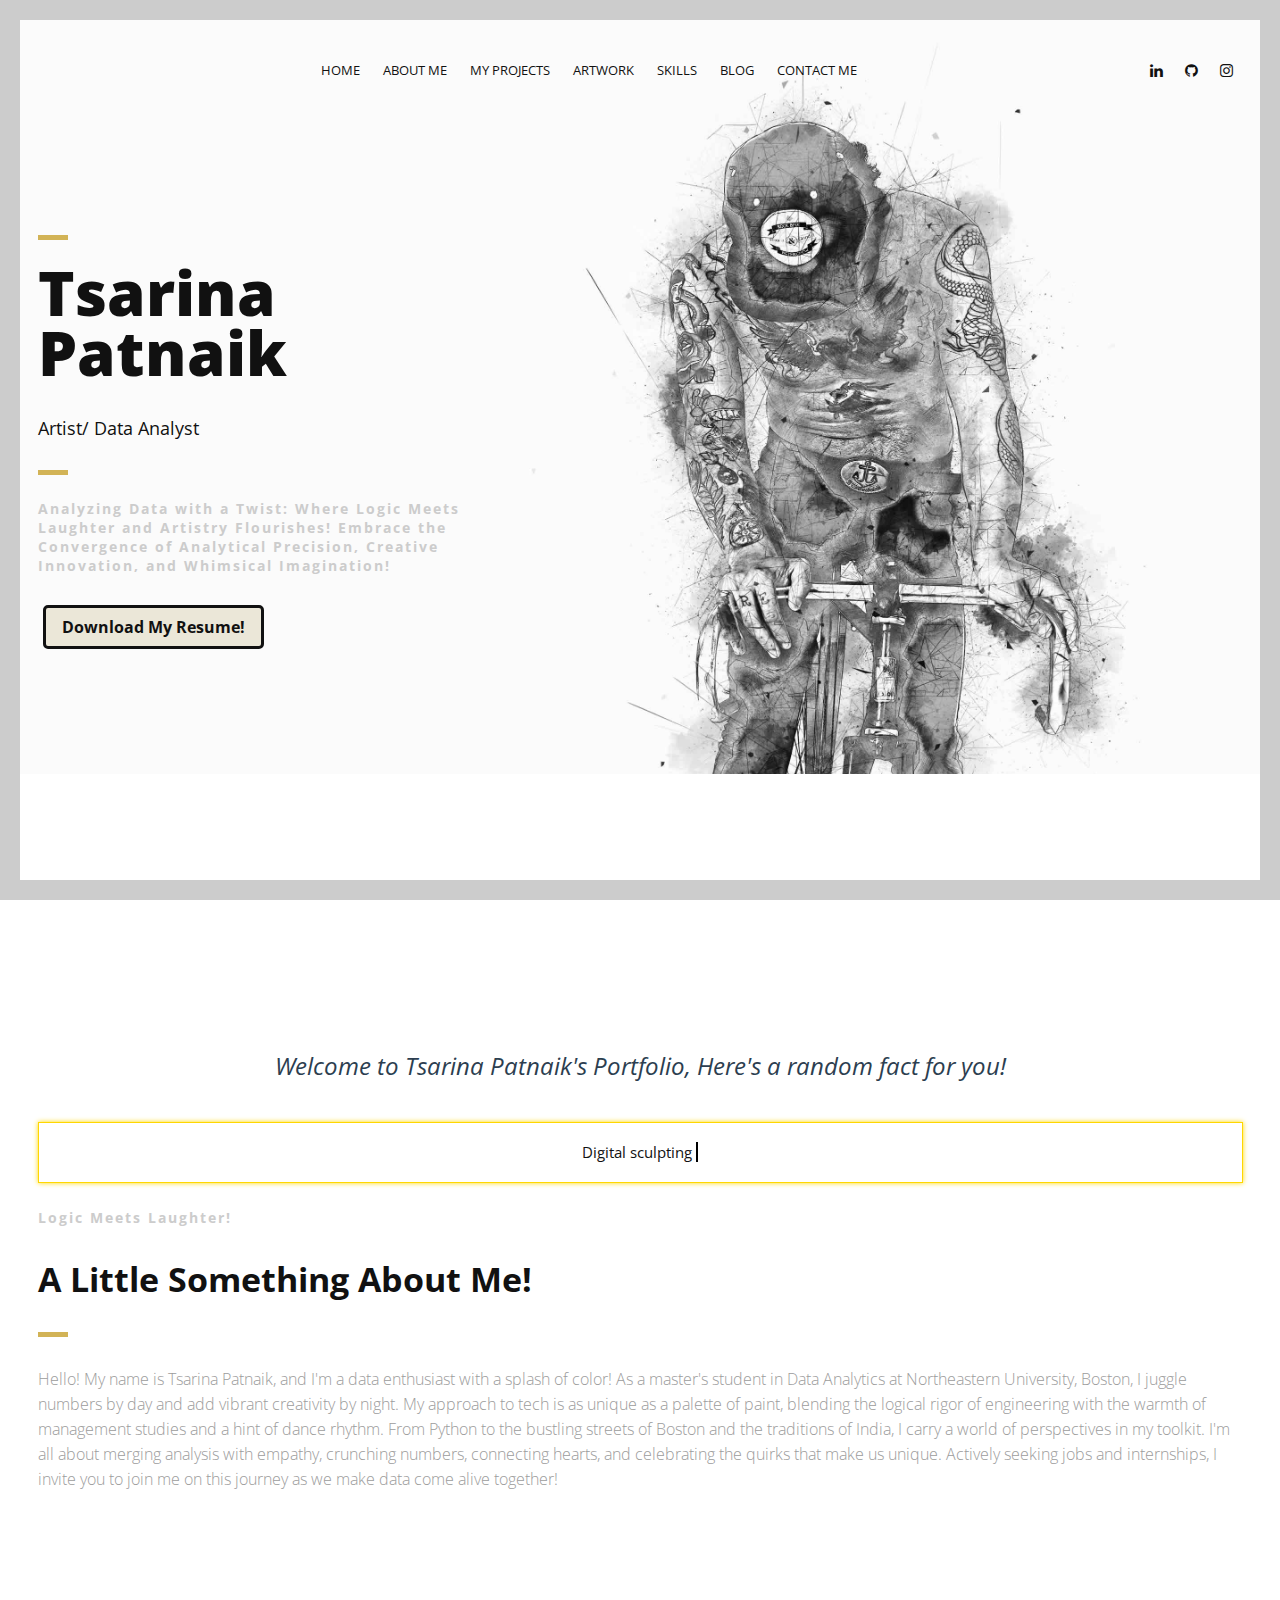
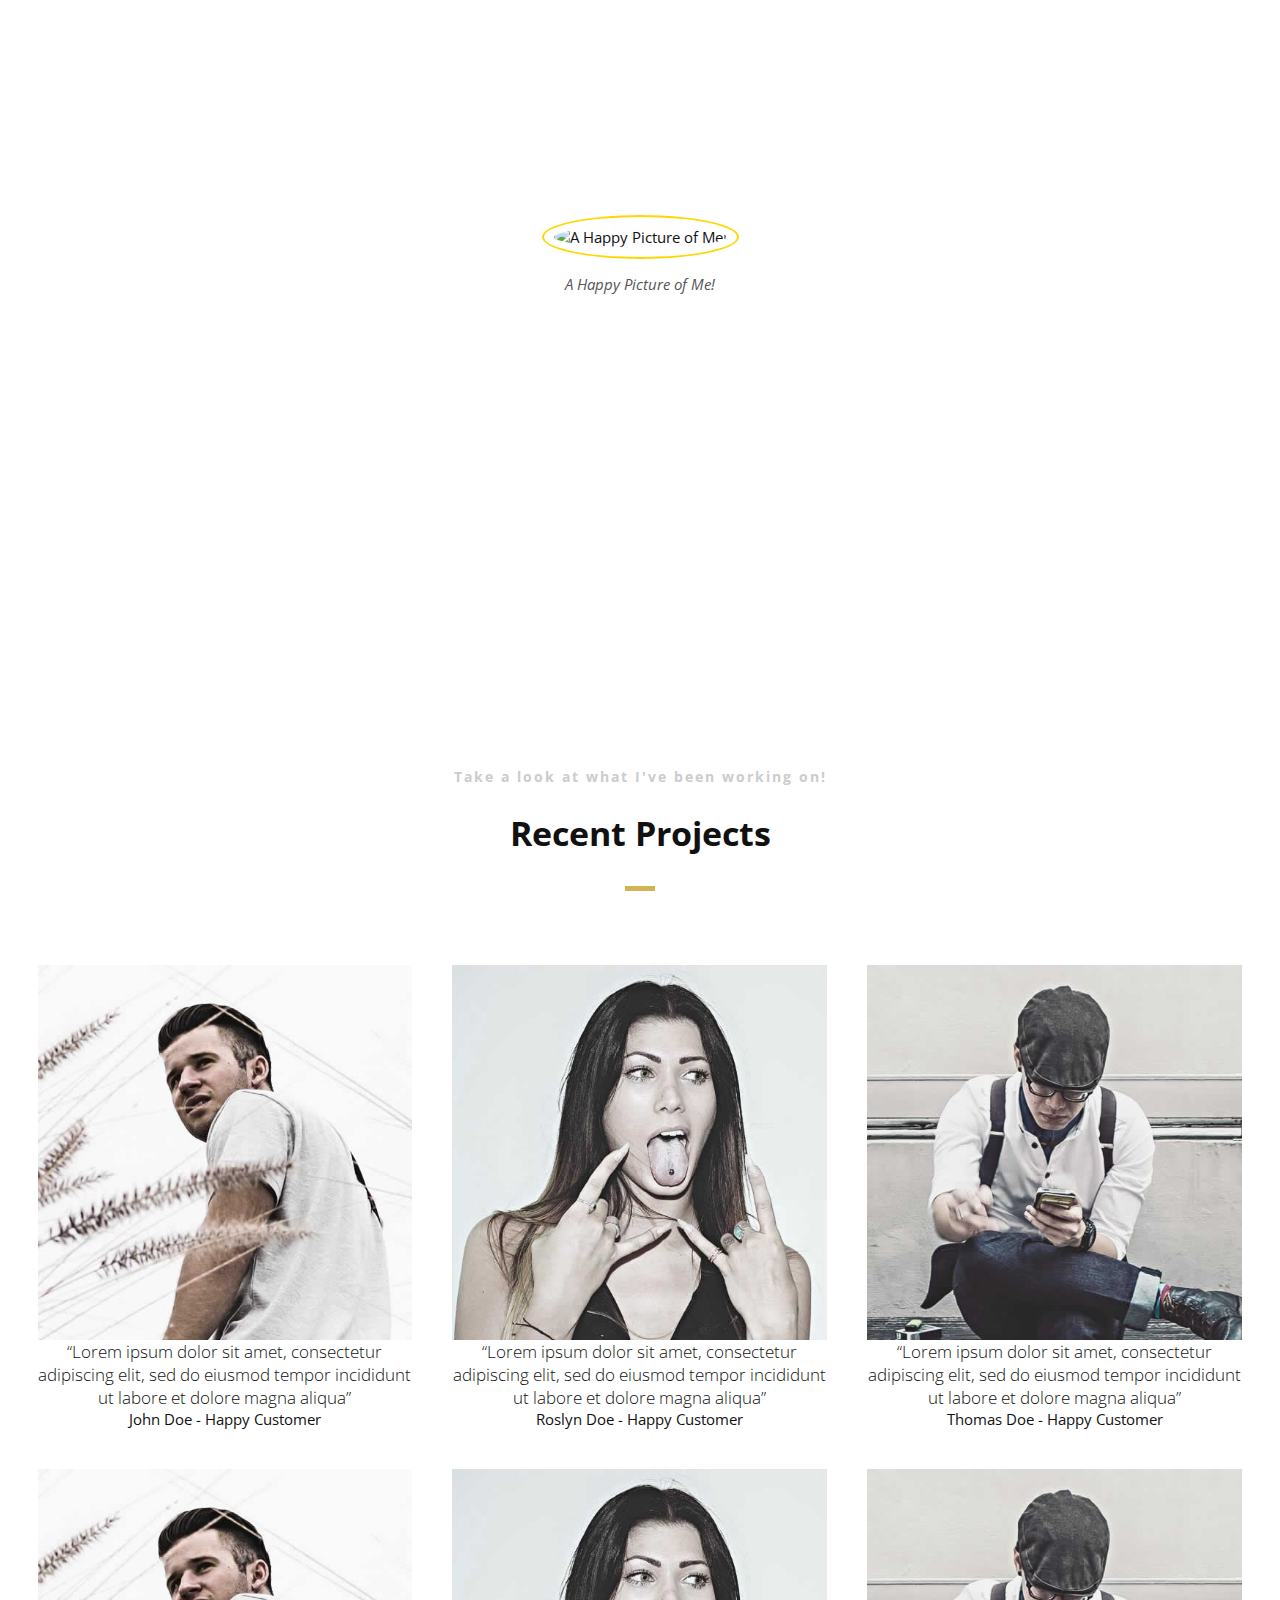
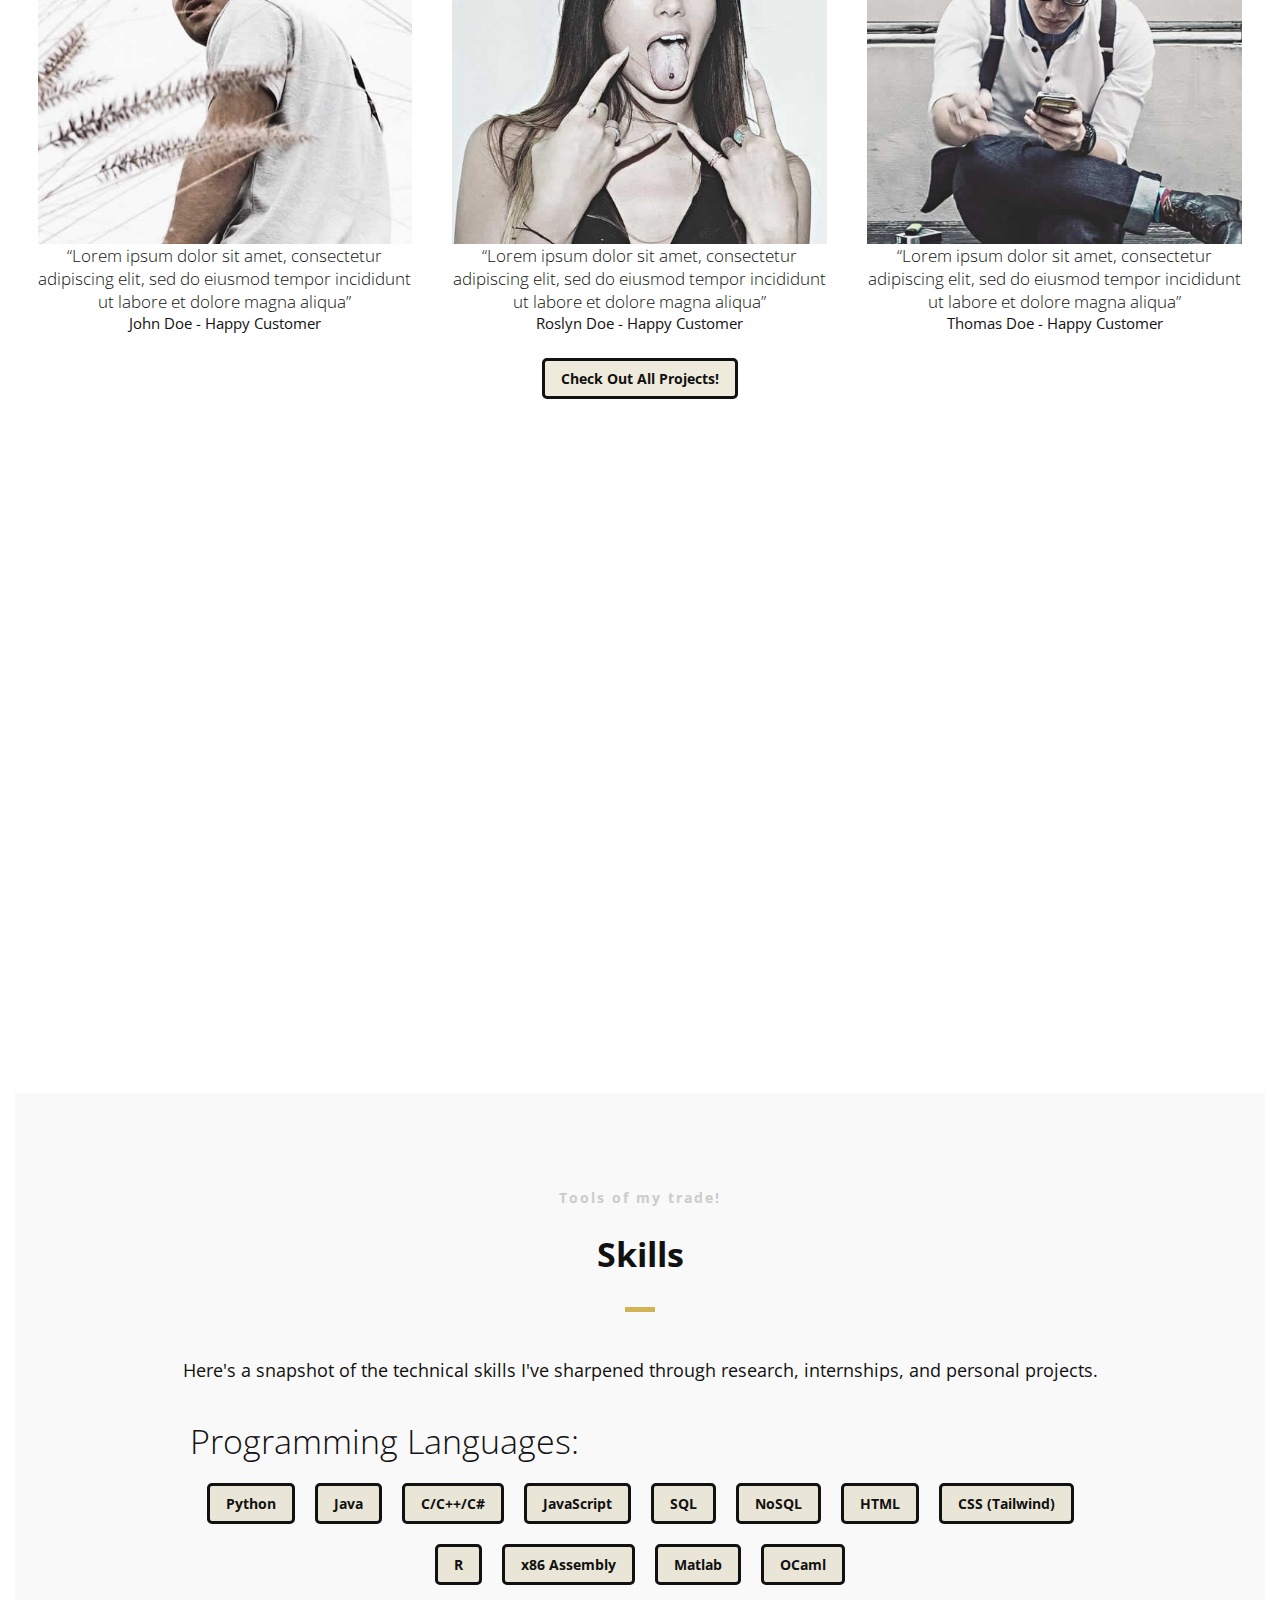
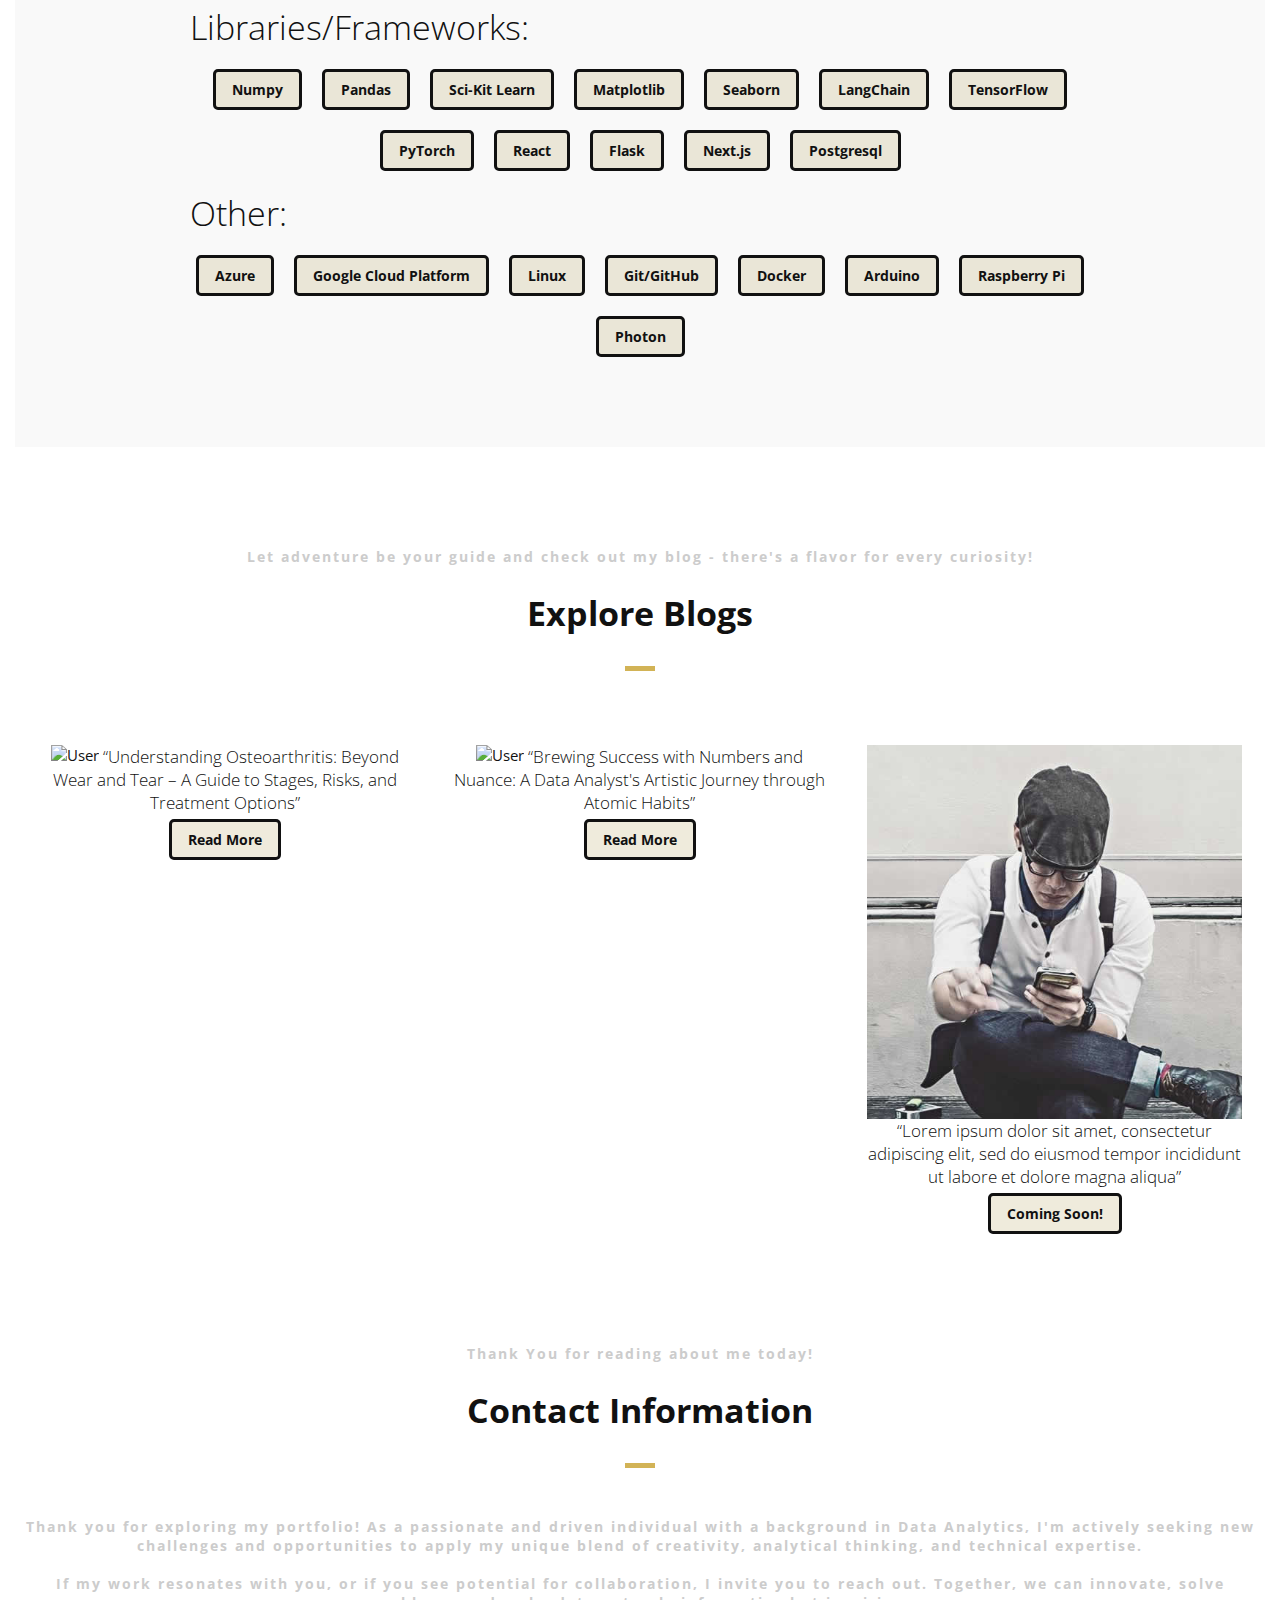
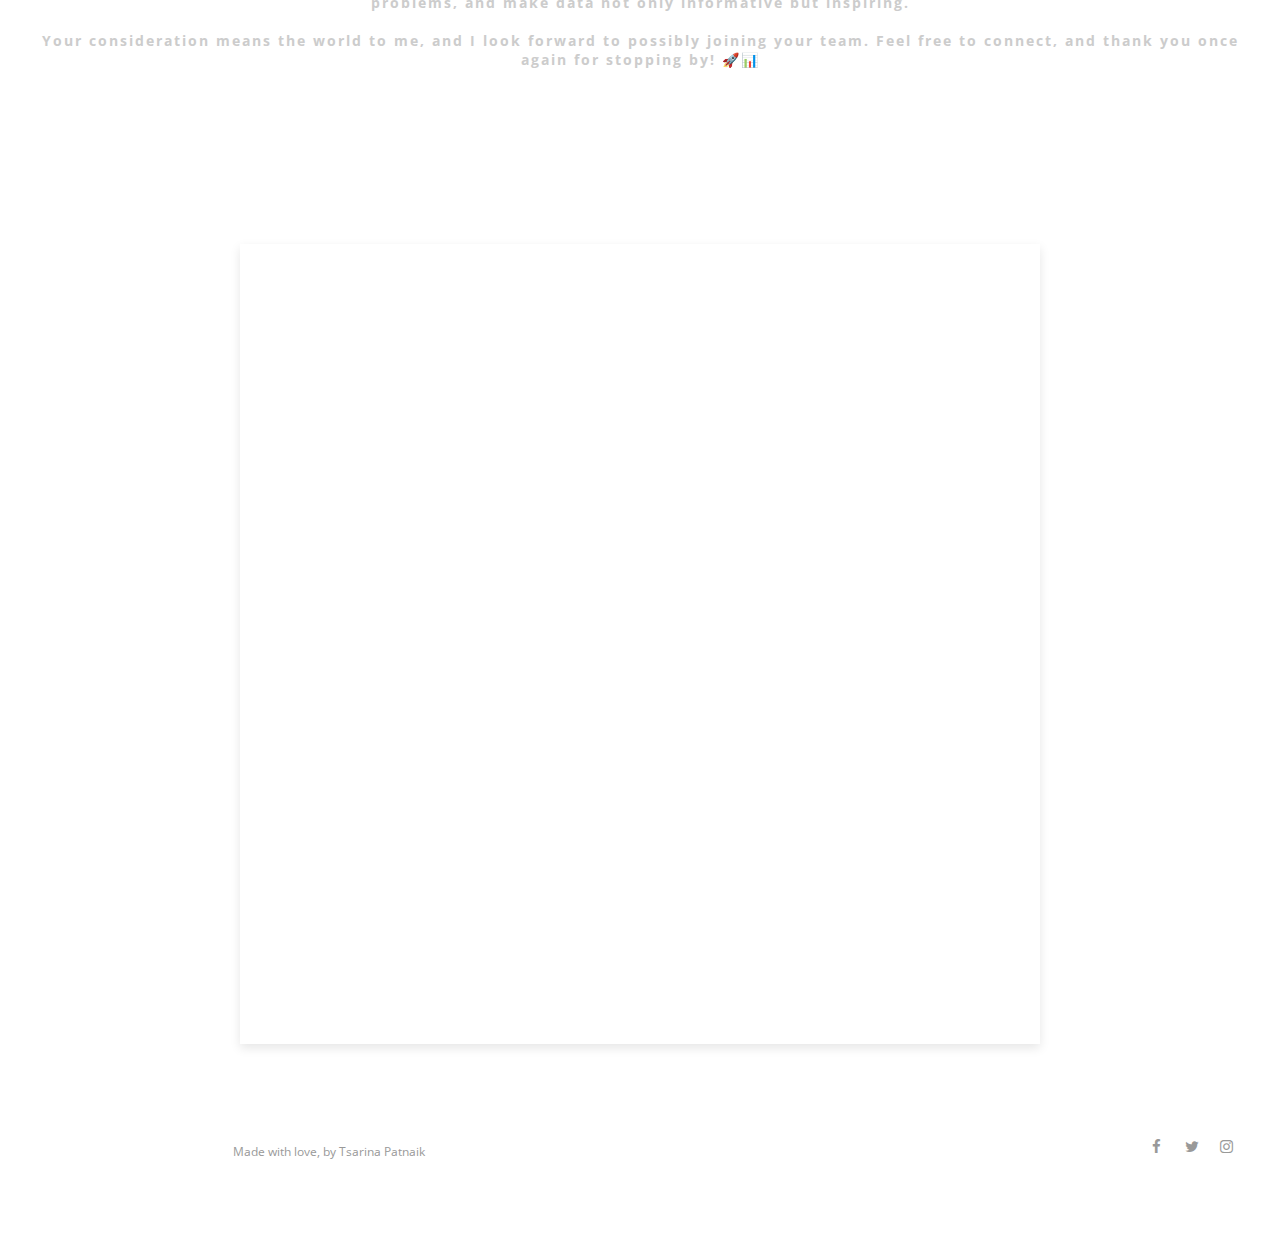
==== commit bf233ec4: "Update index.html" ====
--- a/index.html
+++ b/index.html
@@ -127,7 +127,7 @@
                 </div>
 
                 <!--Call to Action-->
-                <a href="#" class="button">Download My Resume!</a>
+                <a href="https://docs.google.com/document/d/1Dm6lfTLfqY7h2ubEk1pAaEmEZxvn4yE3/edit?usp=sharing&ouid=114863233894062173911&rtpof=true&sd=true" class="button">Download My Resume!</a>
                 <!--End Call to Action-->
 
             </div>
@@ -160,7 +160,7 @@
                         <div class="image-container"> 
                             <p> 
                                 <figure>
-                            <img src="/Users/tsarah/Desktop/6470.jpg" alt="A Happy Picture of Me!" class="circular-image" />
+                            <img src="https://github.com/Tsarinah/personalwebsite/blob/main/images/6470.jpg?raw=true" alt="A Happy Picture of Me!" class="circular-image" />
                             <figcaption>A Happy Picture of Me!</figcaption>
                                 </figure>
                         </p>
@@ -375,7 +375,7 @@
 
         <!--User Testimonial-->
         <blockquote class="col-3 testimonial classic">
-            <img src="/Users/tsarah/Desktop/Web_Portfolio/images/2eeee0a3ef1b6191d8a0684218e676_big_gallery.jpg" alt="User"/>
+            <img src="https://github.com/Tsarinah/personalwebsite/blob/main/images/2eeee0a3ef1b6191d8a0684218e676_big_gallery.jpg?raw=true" alt="User"/>
             <q>Understanding Osteoarthritis: Beyond Wear and Tear – A Guide to Stages, Risks, and Treatment Options</q>
             <footer><!--Call to Action-->
                 <a href="https://medium.com/@TsarinaPatnaik/osteoarthritis-101-dd5104f833ed" target = "_blank" class="button"><span>Read More</span></a>
@@ -385,7 +385,7 @@
 
         <!--User Testimonial-->
         <blockquote class="col-3 testimonial classic">
-            <img src="images/PRH-Atomic-Habits-Excerpt-Article-Header-1080x1080-1.jpg" alt="User"/>
+            <img src="https://github.com/Tsarinah/personalwebsite/blob/main/images/PRH-Atomic-Habits-Excerpt-Article-Header-1080x1080-1.jpg?raw=true" alt="User"/>
             <q>Brewing Success with Numbers and Nuance: A Data Analyst's Artistic Journey through Atomic Habits</q>
             <footer><!--Call to Action-->
                 <a href="https://medium.com/@TsarinaPatnaik/tackling-data-with-atomic-habits-a-quirky-dive-into-analytical-success-7c2e61db32dd" target = "_blank" class="button"><span>Read More</span></a>
@@ -440,7 +440,7 @@
     <footer id="landing-footer" class="clearfix">
         <div class="row clearfix">
 
-            <p id="copyright" class="col-2">Made with love by Tsarina Patnaik</p>
+            <p id="copyright" class="col-2">Made with love, by Tsarina Patnaik</p>
 
             <!--Social Icons in Footer-->
             <ul class="col-2 social-icons">
@@ -455,7 +455,7 @@
                     </a>
                 </li>
                 <li>
-                    <a target="_blank" title="Instagram" href="http://www.instagram.com/username">
+                    <a target="_blank" title="Instagram" href="http://www.instagram.com/tsxrinx">
                         <i class="fa fa-instagram fa-1x"></i><span>Instagram</span>
                     </a>
                 </li>
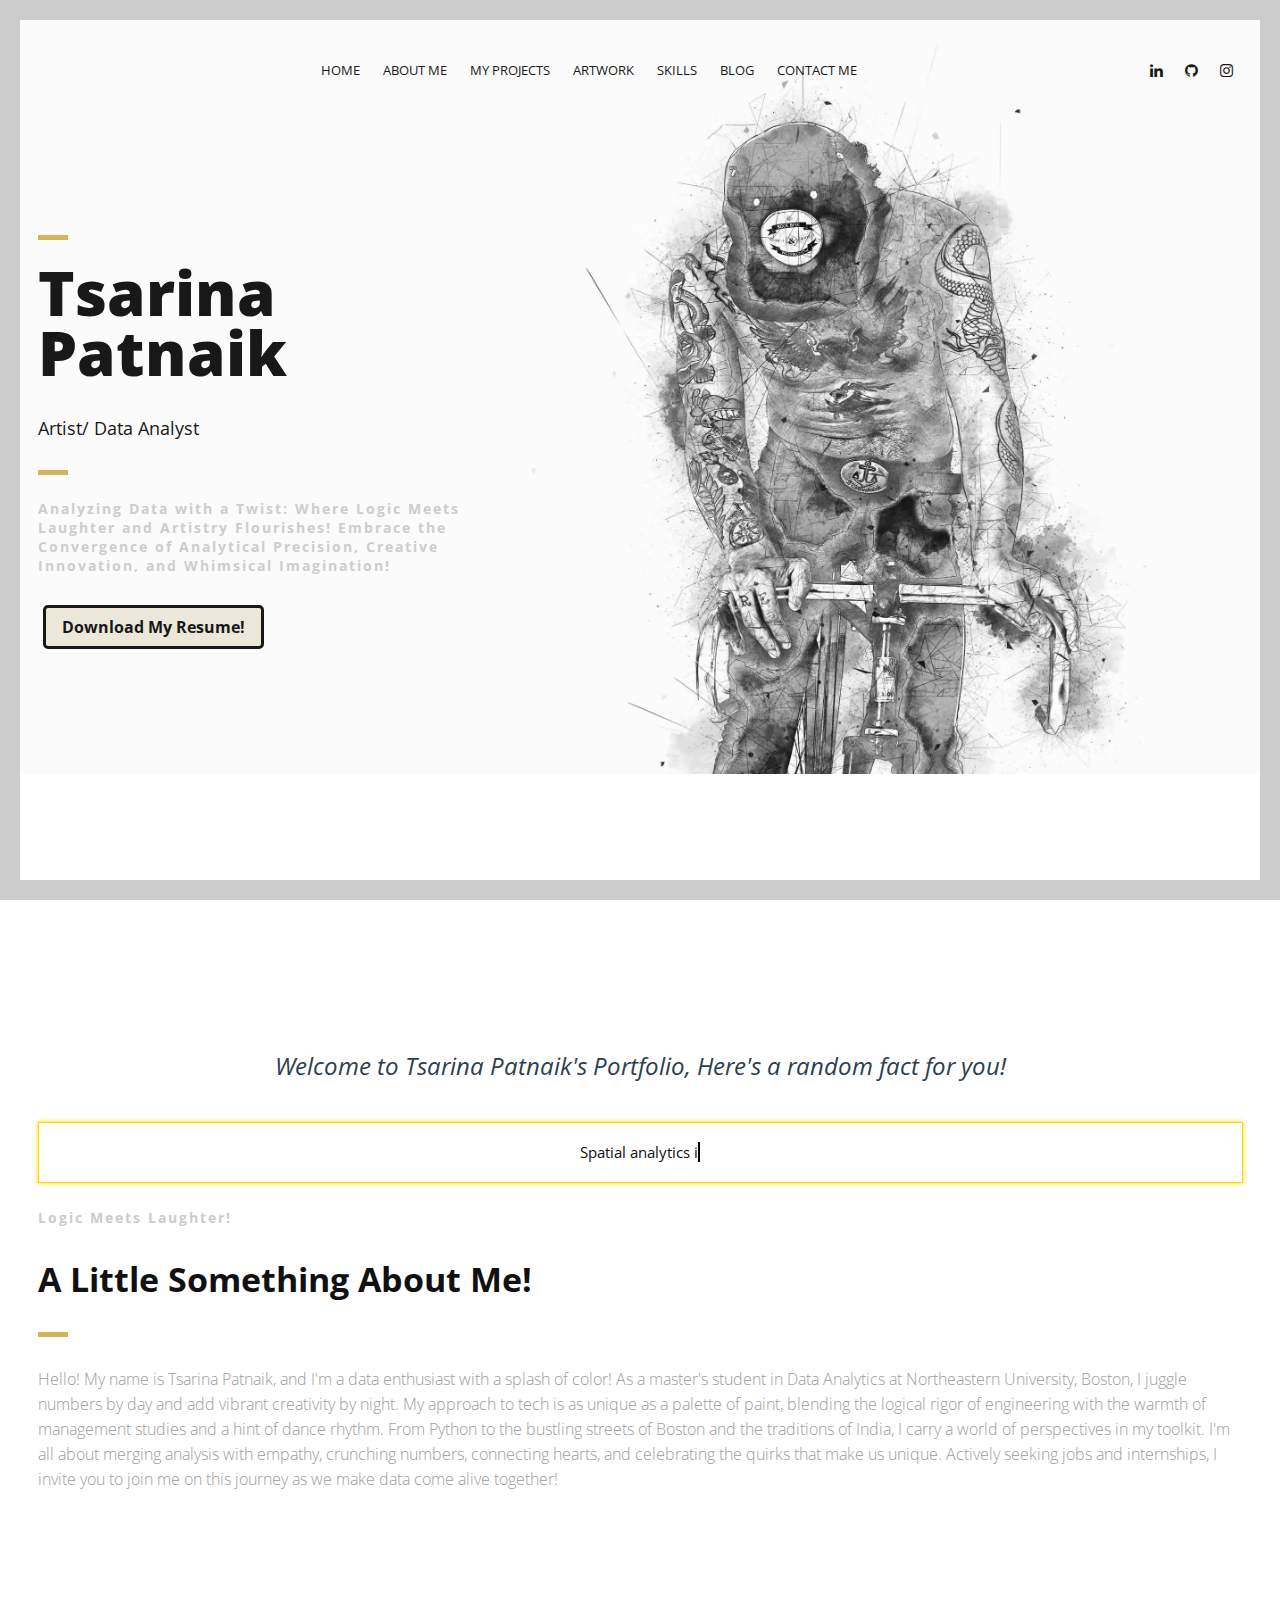
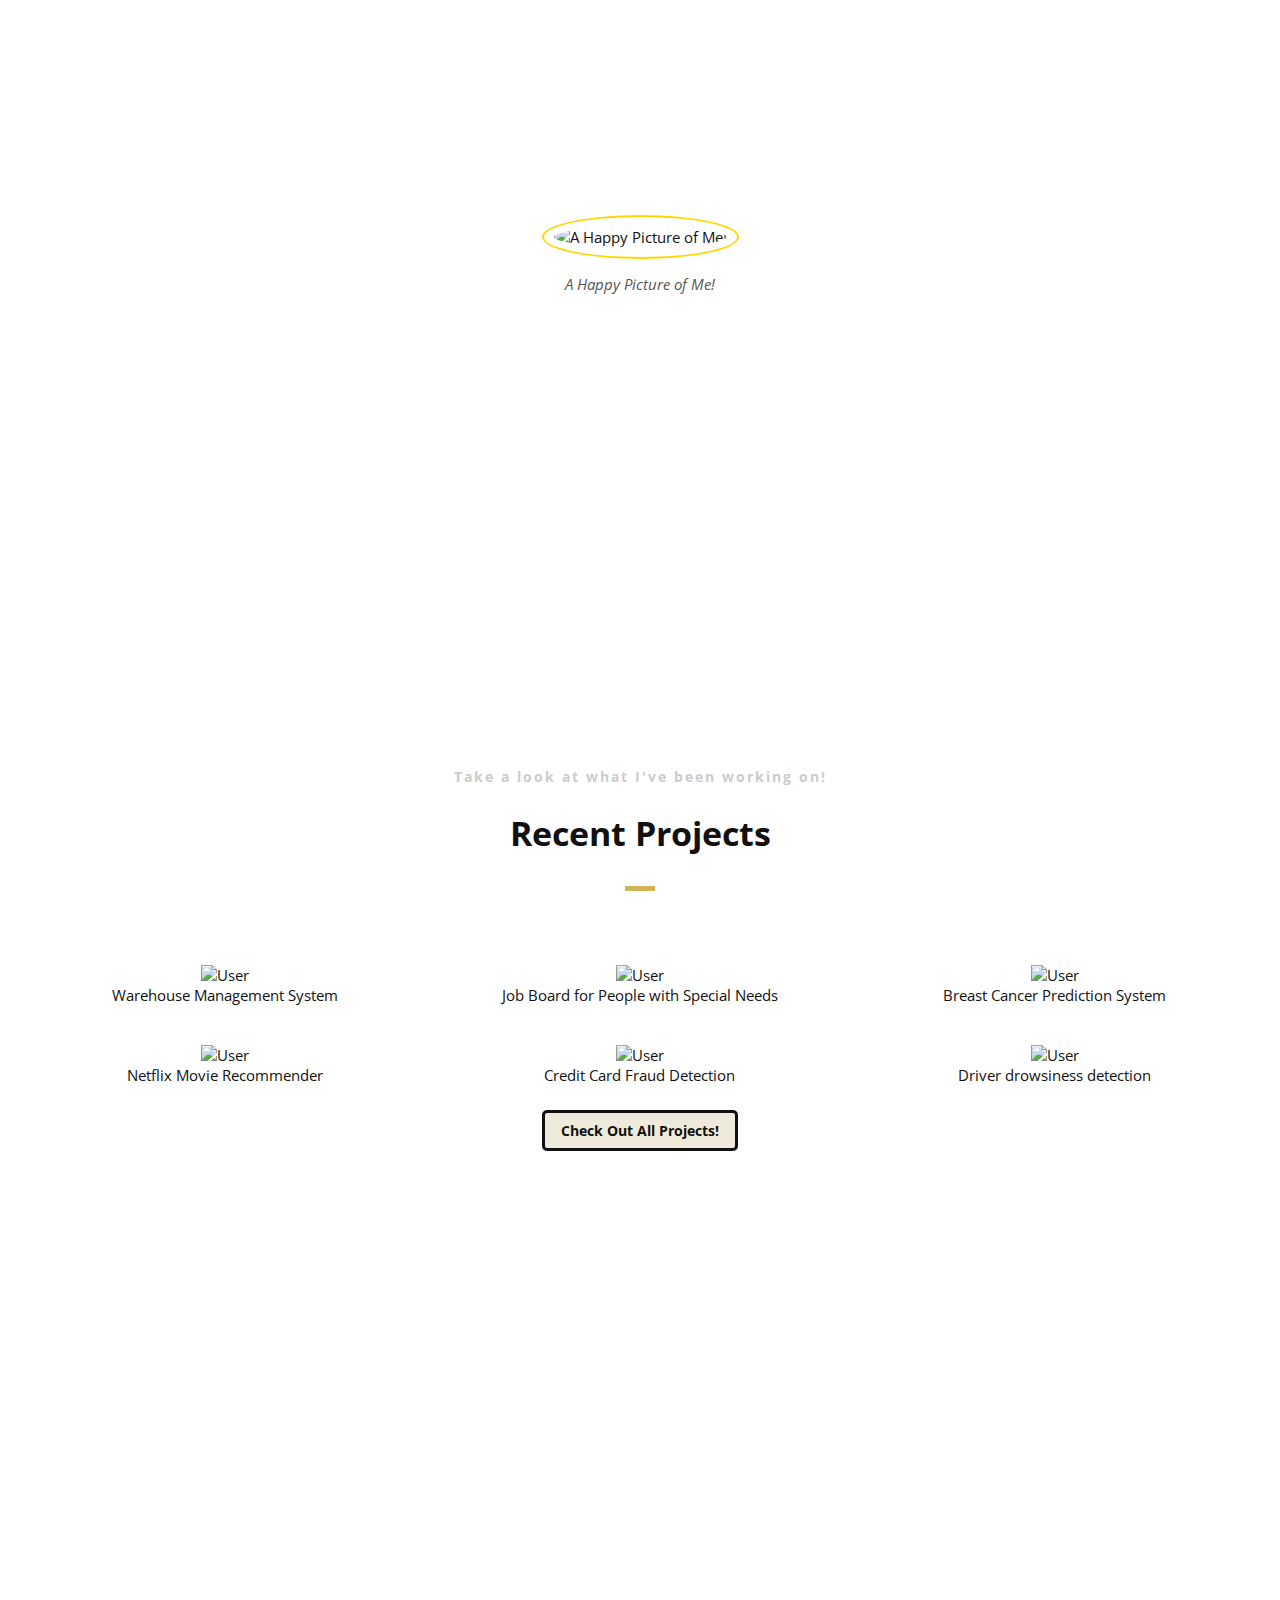
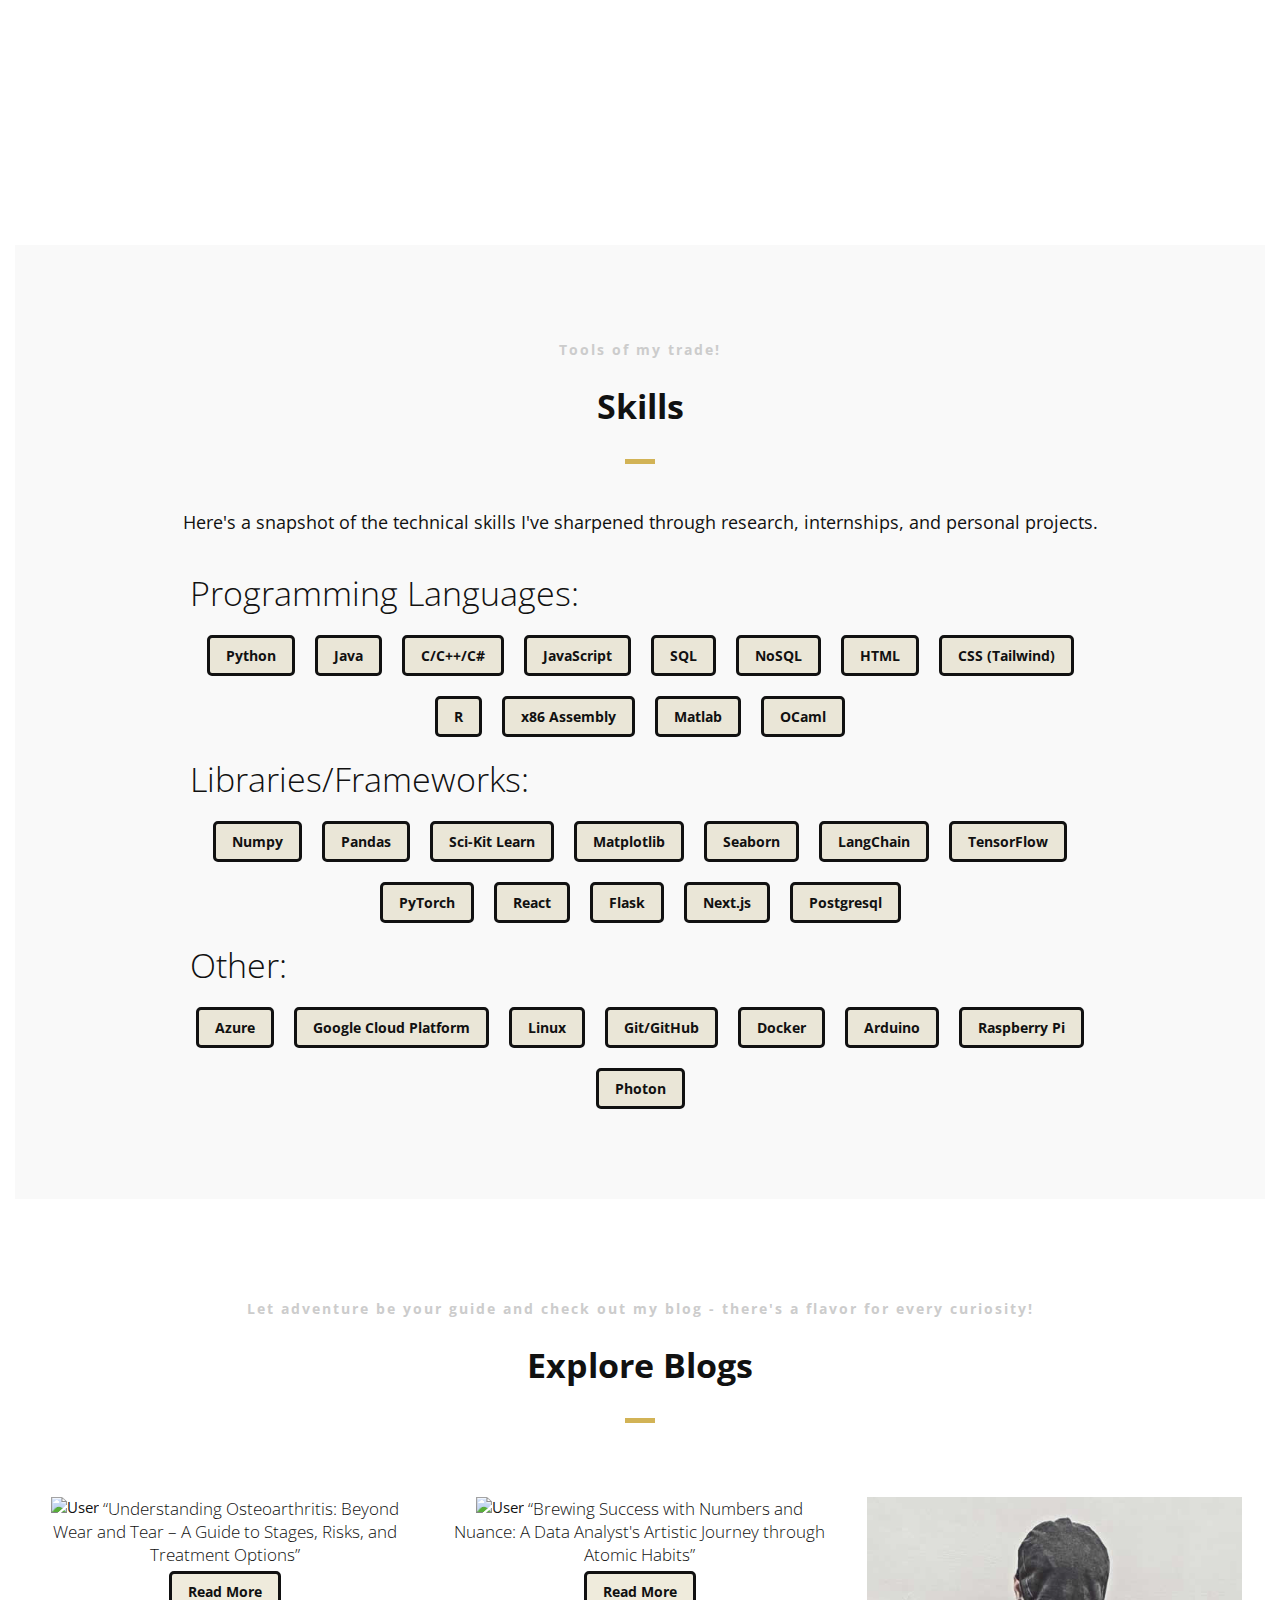
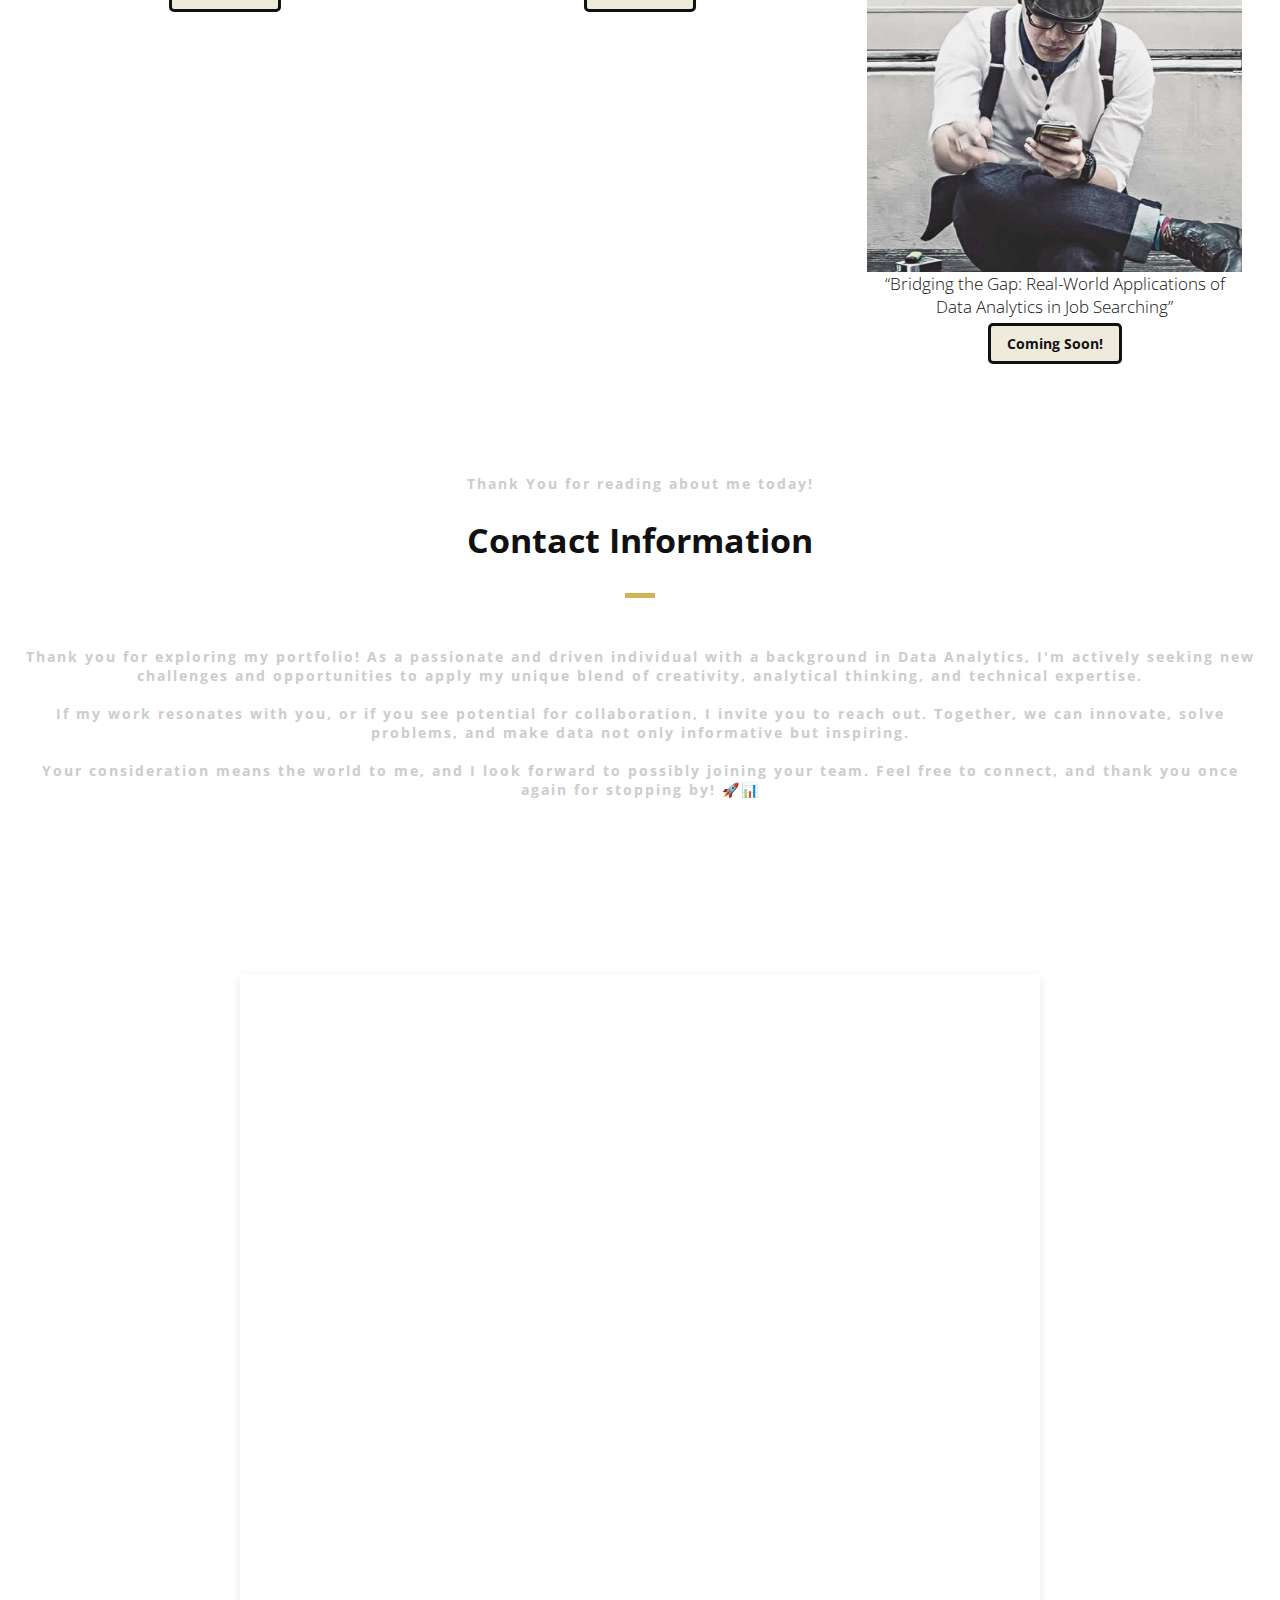
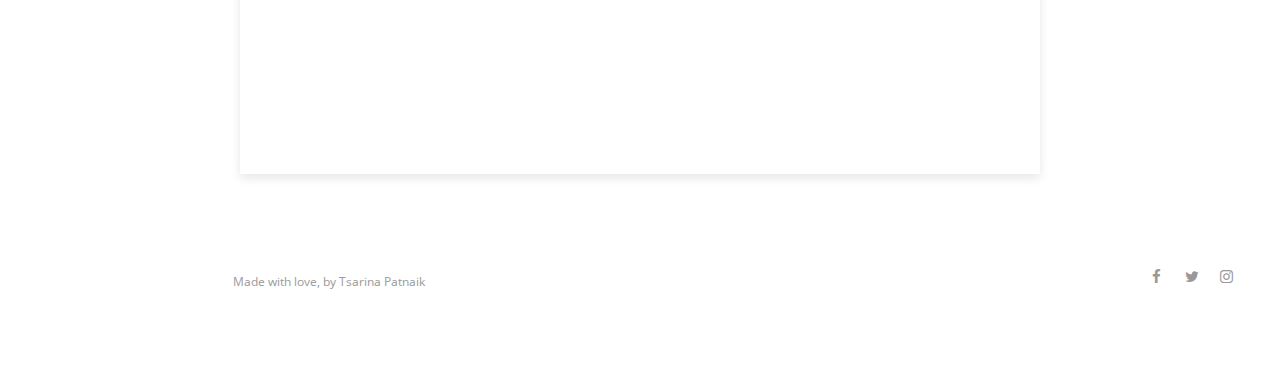
==== commit 5126321a: "Update index.html" ====
--- a/index.html
+++ b/index.html
@@ -193,61 +193,43 @@
 
         <!--User Testimonial-->
         <blockquote class="col-3 testimonial classic">
-            <img src="images/user-images/user-1.jpg" alt="User"/>
-            <q>Lorem ipsum dolor sit amet, consectetur adipiscing elit, sed do eiusmod tempor incididunt ut
-                labore
-                et dolore magna aliqua</q>
-            <footer>John Doe - Happy Customer</footer>
-        </blockquote>
-        <!-- End of Testimonial-->
-
-        <!--User Testimonial-->
-        <blockquote class="col-3 testimonial classic">
-            <img src="images/user-images/user-2.jpg" alt="User"/>
-            <q>Lorem ipsum dolor sit amet, consectetur adipiscing elit, sed do eiusmod tempor incididunt ut
-                labore
-                et dolore magna aliqua</q>
-            <footer>Roslyn Doe - Happy Customer</footer>
-        </blockquote>
-        <!-- End of Testimonial-->
-
-        <!--User Testimonial-->
-        <blockquote class="col-3 testimonial classic">
-            <img src="images/user-images/user-3.jpg" alt="User"/>
-            <q>Lorem ipsum dolor sit amet, consectetur adipiscing elit, sed do eiusmod tempor incididunt ut
-                labore
-                et dolore magna aliqua</q>
-            <footer>Thomas Doe - Happy Customer</footer>
-        </blockquote>
-        <!-- End of Testimonial-->
-
-        <!--User Testimonial-->
-        <blockquote class="col-3 testimonial classic">
-            <img src="images/user-images/user-1.jpg" alt="User"/>
-            <q>Lorem ipsum dolor sit amet, consectetur adipiscing elit, sed do eiusmod tempor incididunt ut
-                labore
-                et dolore magna aliqua</q>
-            <footer>John Doe - Happy Customer</footer>
-        </blockquote>
-        <!-- End of Testimonial-->
-
-        <!--User Testimonial-->
-        <blockquote class="col-3 testimonial classic">
-            <img src="images/user-images/user-2.jpg" alt="User"/>
-            <q>Lorem ipsum dolor sit amet, consectetur adipiscing elit, sed do eiusmod tempor incididunt ut
-                labore
-                et dolore magna aliqua</q>
-            <footer>Roslyn Doe - Happy Customer</footer>
-        </blockquote>
-        <!-- End of Testimonial-->
-
-        <!--User Testimonial-->
-        <blockquote class="col-3 testimonial classic">
-            <img src="images/user-images/user-3.jpg" alt="User"/>
-            <q>Lorem ipsum dolor sit amet, consectetur adipiscing elit, sed do eiusmod tempor incididunt ut
-                labore
-                et dolore magna aliqua</q>
-            <footer>Thomas Doe - Happy Customer</footer>
+            <img src="https://github.com/Tsarinah/personalwebsite/blob/main/images/project_images/Screenshot%202023-11-18%20at%207.43.10%20PM.png?raw=true" alt="User"/>
+            <footer>Warehouse Management System</footer>
+        </blockquote>
+        <!-- End of Testimonial-->
+
+        <!--User Testimonial-->
+        <blockquote class="col-3 testimonial classic">
+            <img src="https://github.com/Tsarinah/personalwebsite/blob/main/images/project_images/Screenshot%202023-11-18%20at%207.43.29%20PM.png?raw=true" alt="User"/>
+            <footer>Job Board for People with Special Needs</footer>
+        </blockquote>
+        <!-- End of Testimonial-->
+
+        <!--User Testimonial-->
+        <blockquote class="col-3 testimonial classic">
+            <img src="https://github.com/Tsarinah/personalwebsite/blob/main/images/project_images/Screenshot%202023-11-18%20at%207.43.38%20PM.png?raw=true" alt="User"/>
+            <footer>Breast Cancer Prediction System</footer>
+        </blockquote>
+        <!-- End of Testimonial-->
+
+        <!--User Testimonial-->
+        <blockquote class="col-3 testimonial classic">
+            <img src="https://github.com/Tsarinah/personalwebsite/blob/main/images/project_images/Screenshot%202023-11-18%20at%207.43.50%20PM.png?raw=true" alt="User"/>
+            <footer>Netflix Movie Recommender</footer>
+        </blockquote>
+        <!-- End of Testimonial-->
+
+        <!--User Testimonial-->
+        <blockquote class="col-3 testimonial classic">
+            <img src="https://github.com/Tsarinah/personalwebsite/blob/main/images/project_images/Screenshot%202023-11-18%20at%207.44.01%20PM.png?raw=true" alt="User"/>
+            <footer>Credit Card Fraud Detection</footer>
+        </blockquote>
+        <!-- End of Testimonial-->
+
+        <!--User Testimonial-->
+        <blockquote class="col-3 testimonial classic">
+            <img src="https://github.com/Tsarinah/personalwebsite/blob/main/images/project_images/Screenshot%202023-11-18%20at%207.44.18%20PM.png?raw=true" alt="User"/>
+            <footer>Driver drowsiness detection</footer>
         </blockquote>
         <!-- End of Testimonial-->
 
@@ -396,9 +378,7 @@
         <!--User Testimonial-->
         <blockquote class="col-3 testimonial classic">
             <img src="images/user-images/user-3.jpg" alt="User"/>
-            <q>Lorem ipsum dolor sit amet, consectetur adipiscing elit, sed do eiusmod tempor incididunt ut
-                labore
-                et dolore magna aliqua</q>
+            <q>Bridging the Gap: Real-World Applications of Data Analytics in Job Searching</q>
             <footer><!--Call to Action-->
                 <a href="none" target = "_blank" class="button"><span>Coming Soon!</span></a>
                 <!--End Call to Action--></footer>
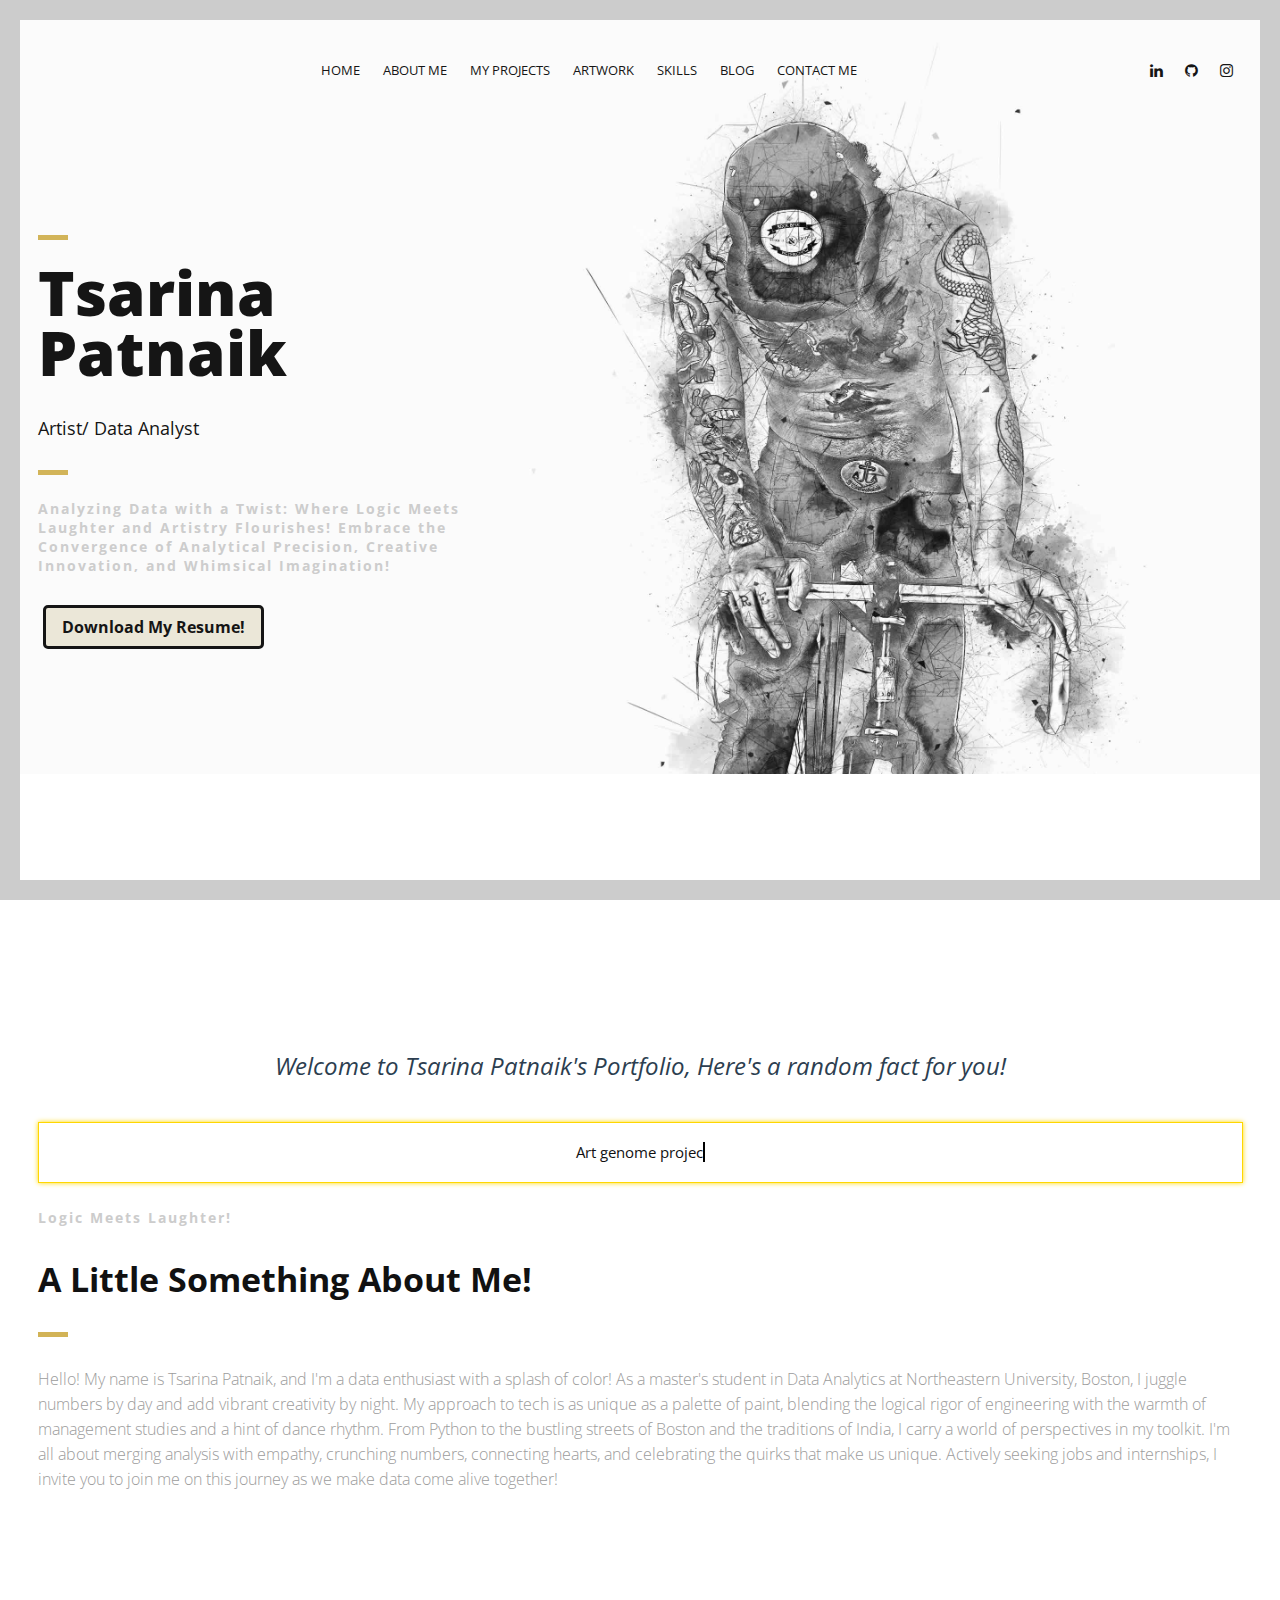
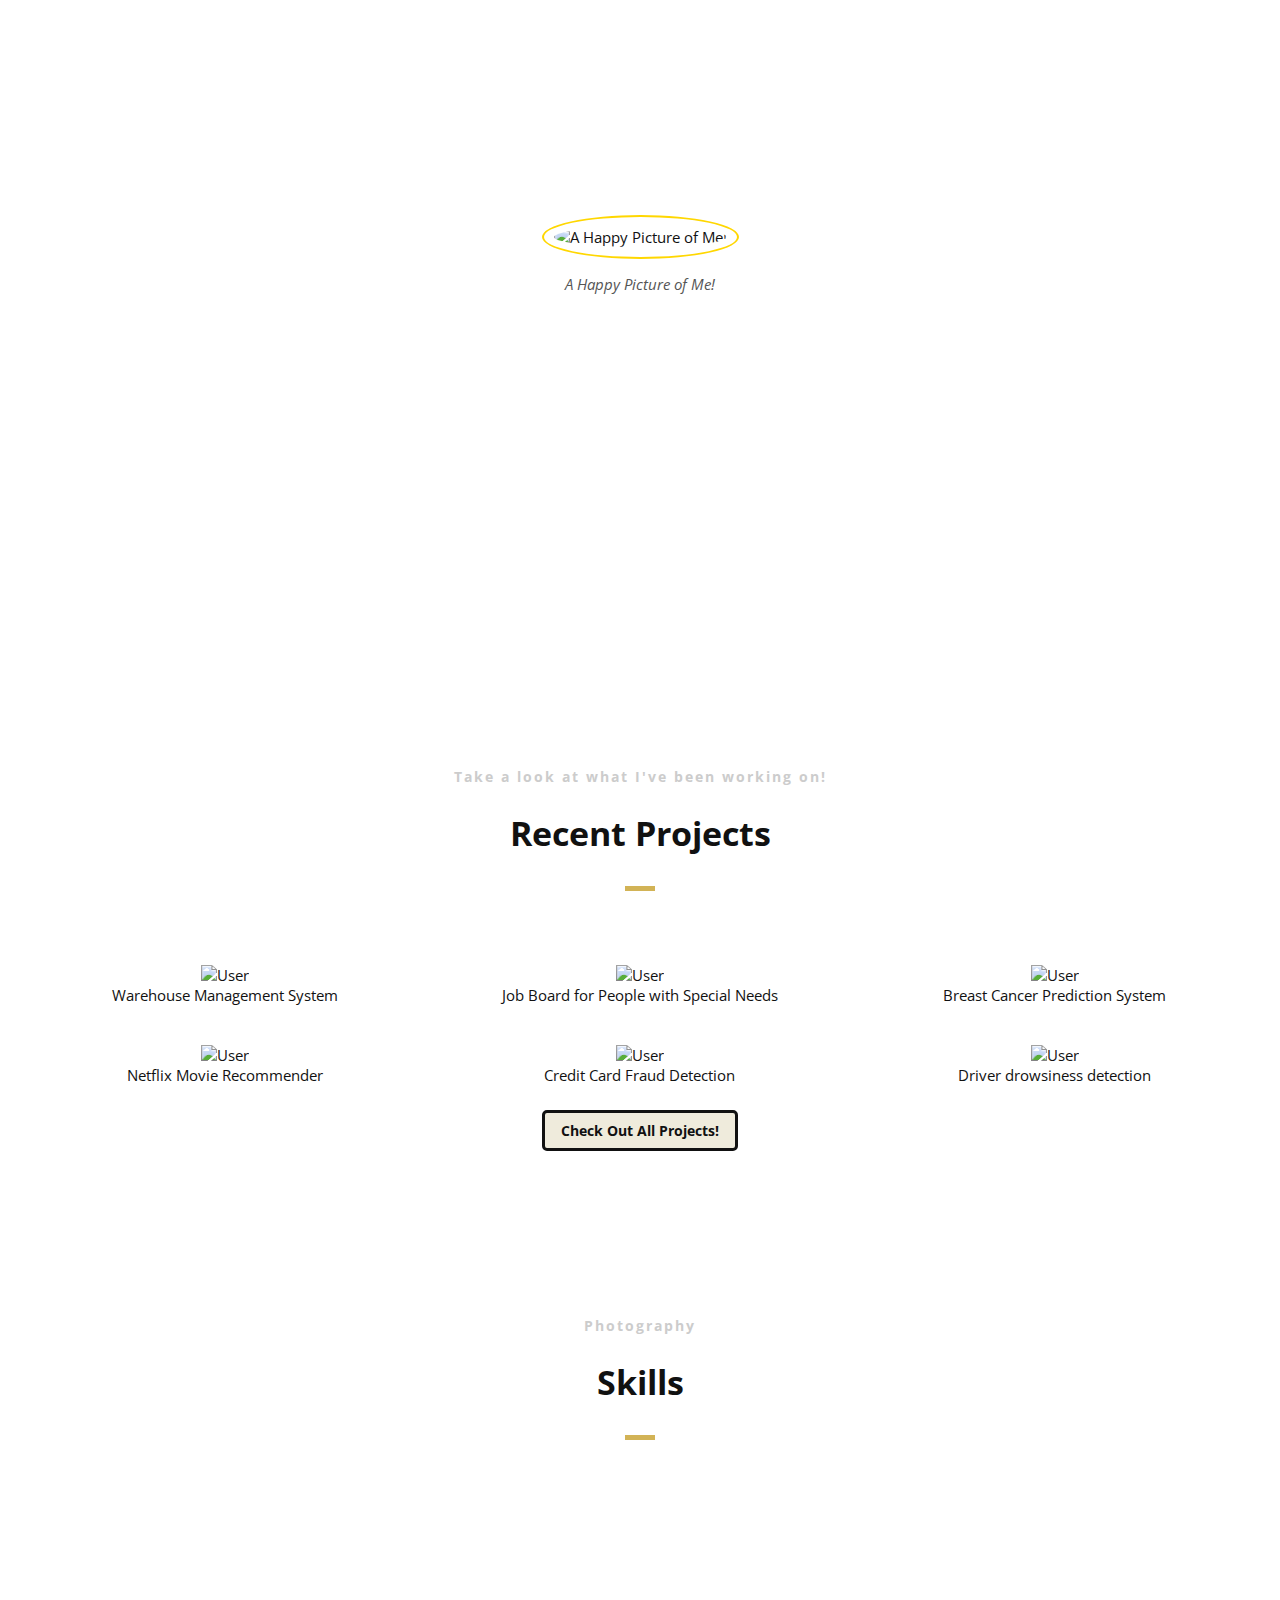
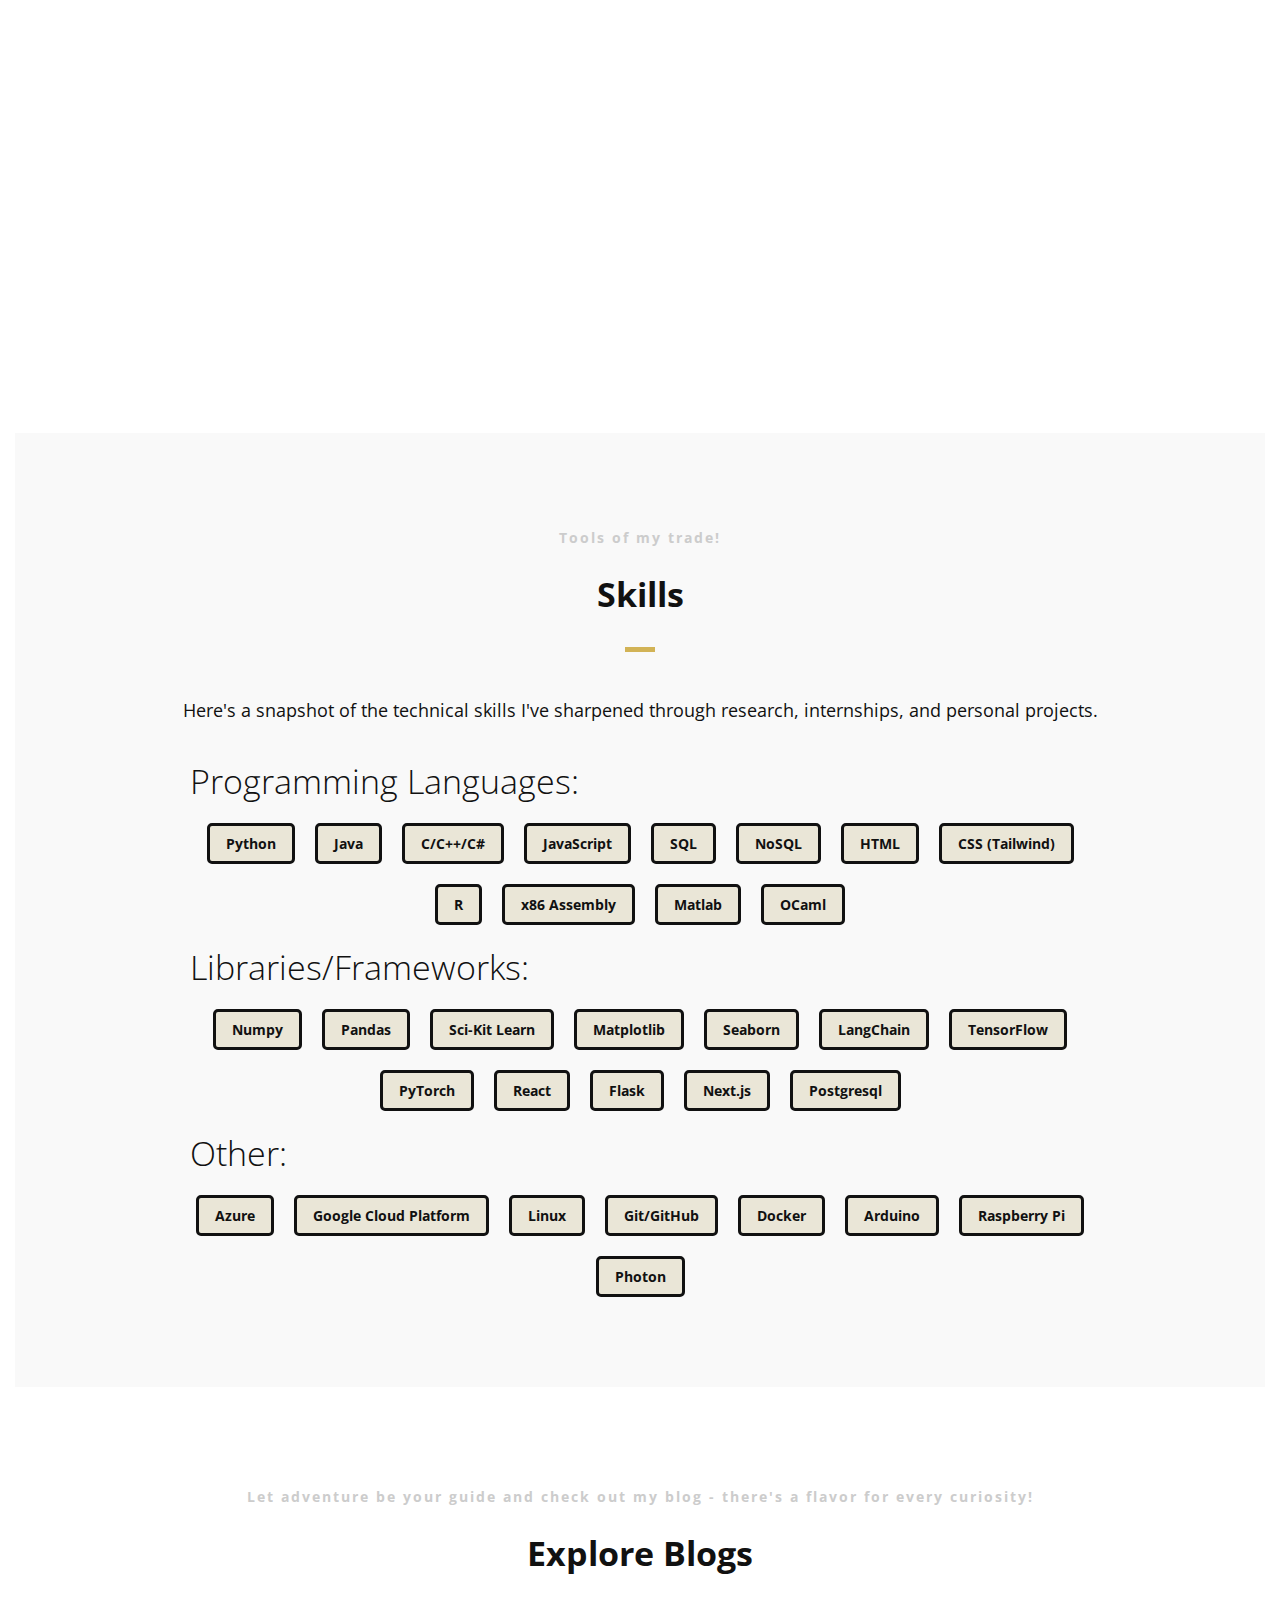
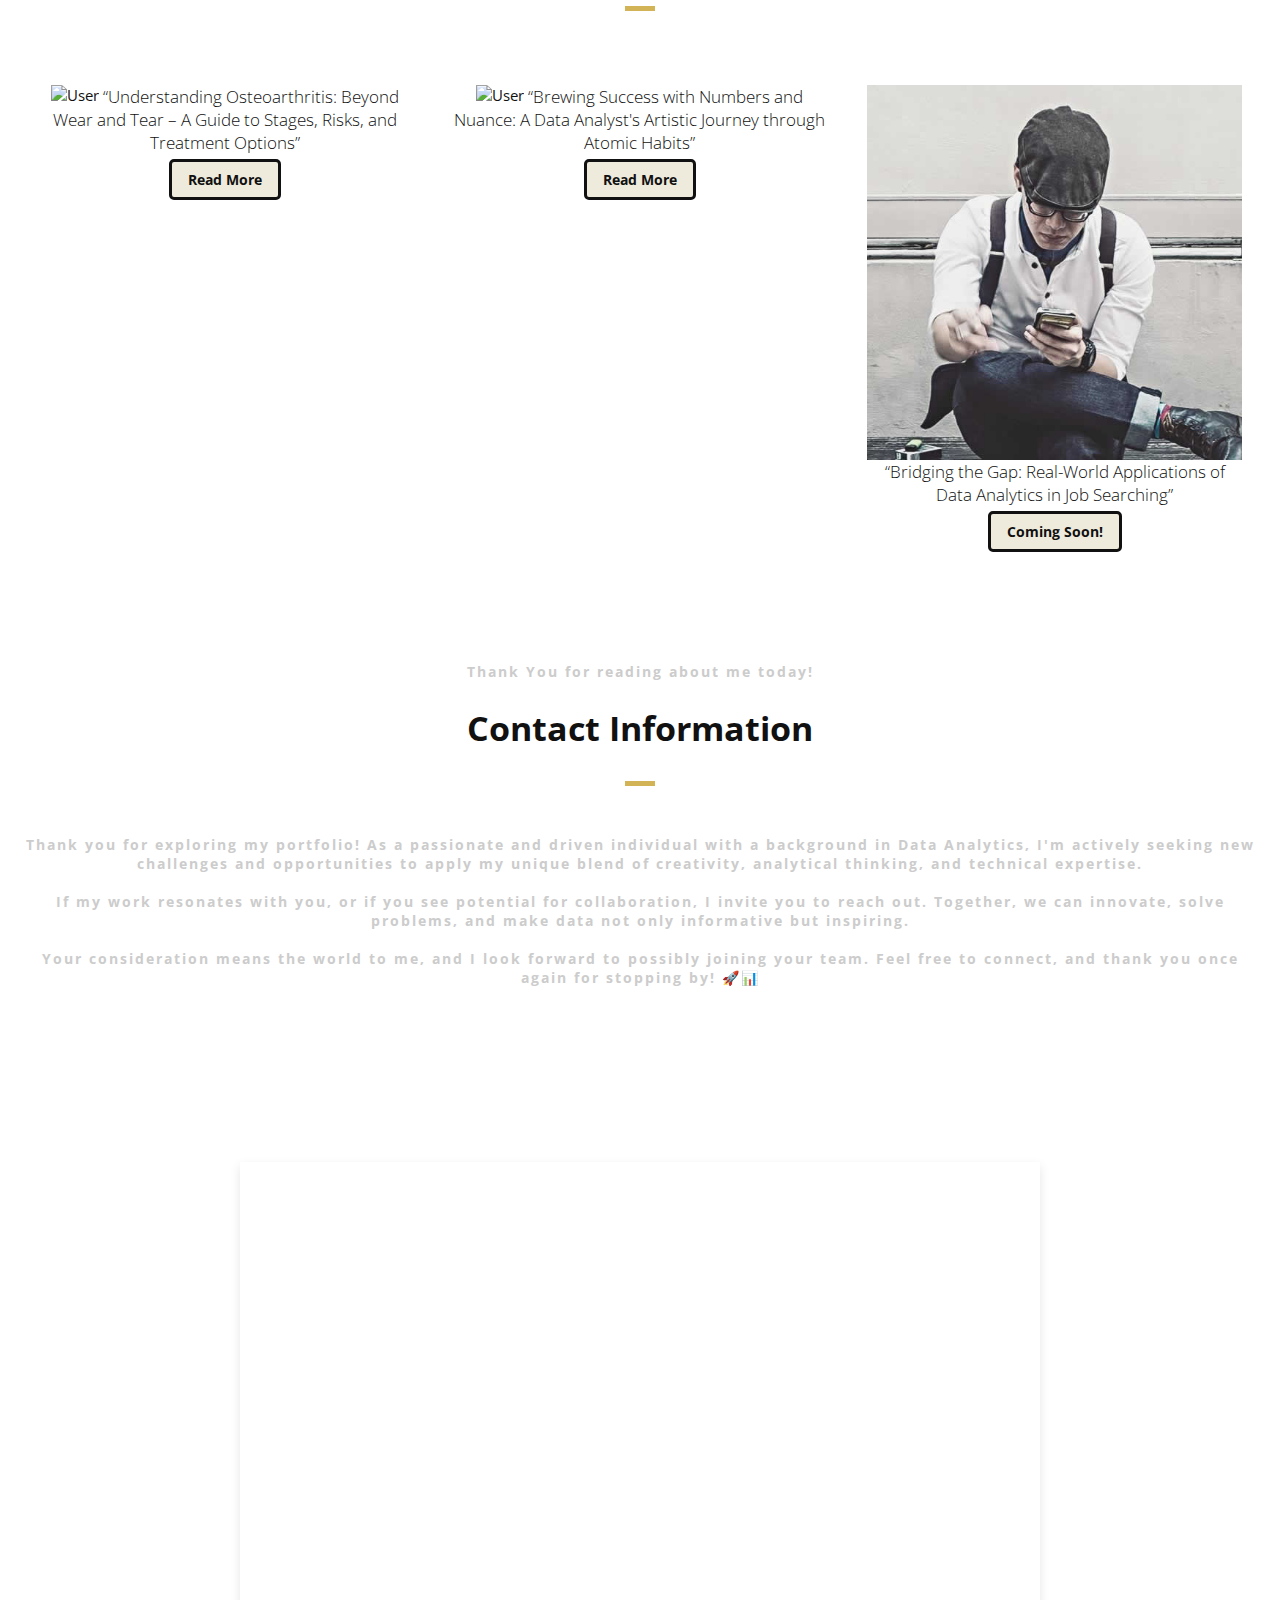
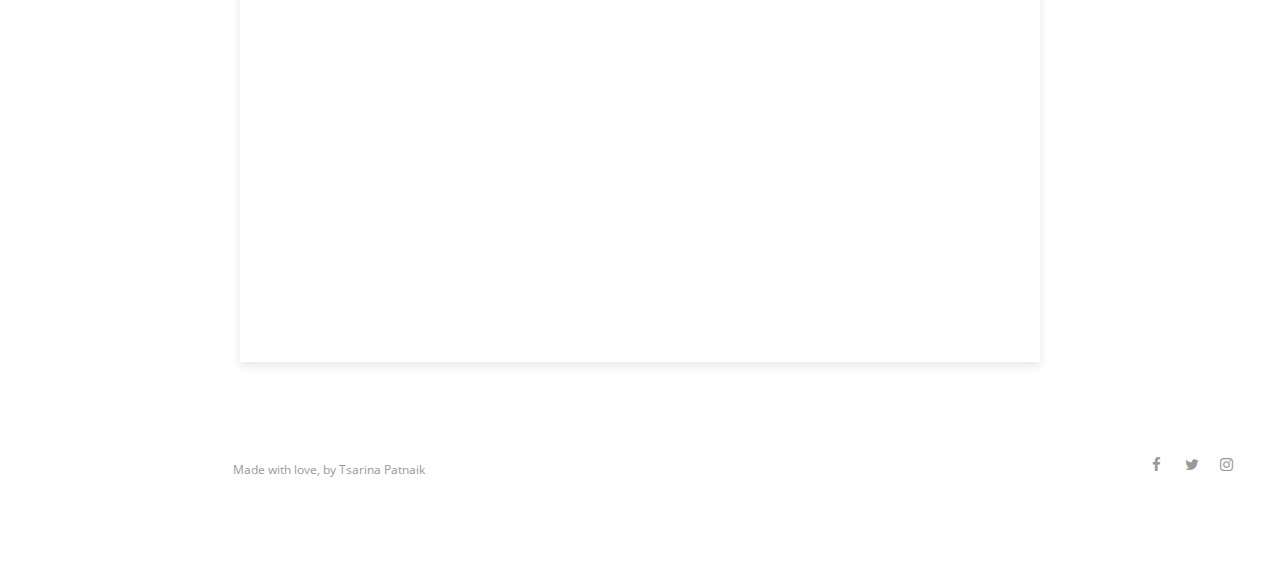
==== commit 9125aed6: "Update index.html" ====
--- a/index.html
+++ b/index.html
@@ -234,8 +234,10 @@
         <!-- End of Testimonial-->
 
          <!--Call to Action-->
-         <a href="https://github.com/Tsarinah" target = "_blank" class="button">Check Out All Projects!</a>
-         <!--End Call to Action-->
+<div style="text-align: center;">
+    <a href="https://github.com/Tsarinah" target="_blank" class="button">Check Out All Projects!</a>
+</div>
+<!--End Call to Action-->
 
 
     </div>
@@ -245,8 +247,15 @@
 
 
         <!--Gallery-->
-        <aside id="gallery" class="row text-center scrollto clearfix" data-featherlight-gallery
-                 data-featherlight-filter="a">
+
+            <aside id="gallery" class="scrollto text-center" data-enllax-ratio=".2">
+
+                    <div class="row clearfix">
+                
+                        <div class="section-heading">
+                            <h3>Photography</h3>
+                            <h2 class="section-title">Skills</h2>
+                        </div>
 
                 <a href="images/gallery-images/gallery-image-1.jpg" data-featherlight="image" class="col-3 wow fadeIn"
                    data-wow-delay="0.1s"><img src="images/gallery-images/gallery-image-1.jpg" alt="Landing Page"/></a>
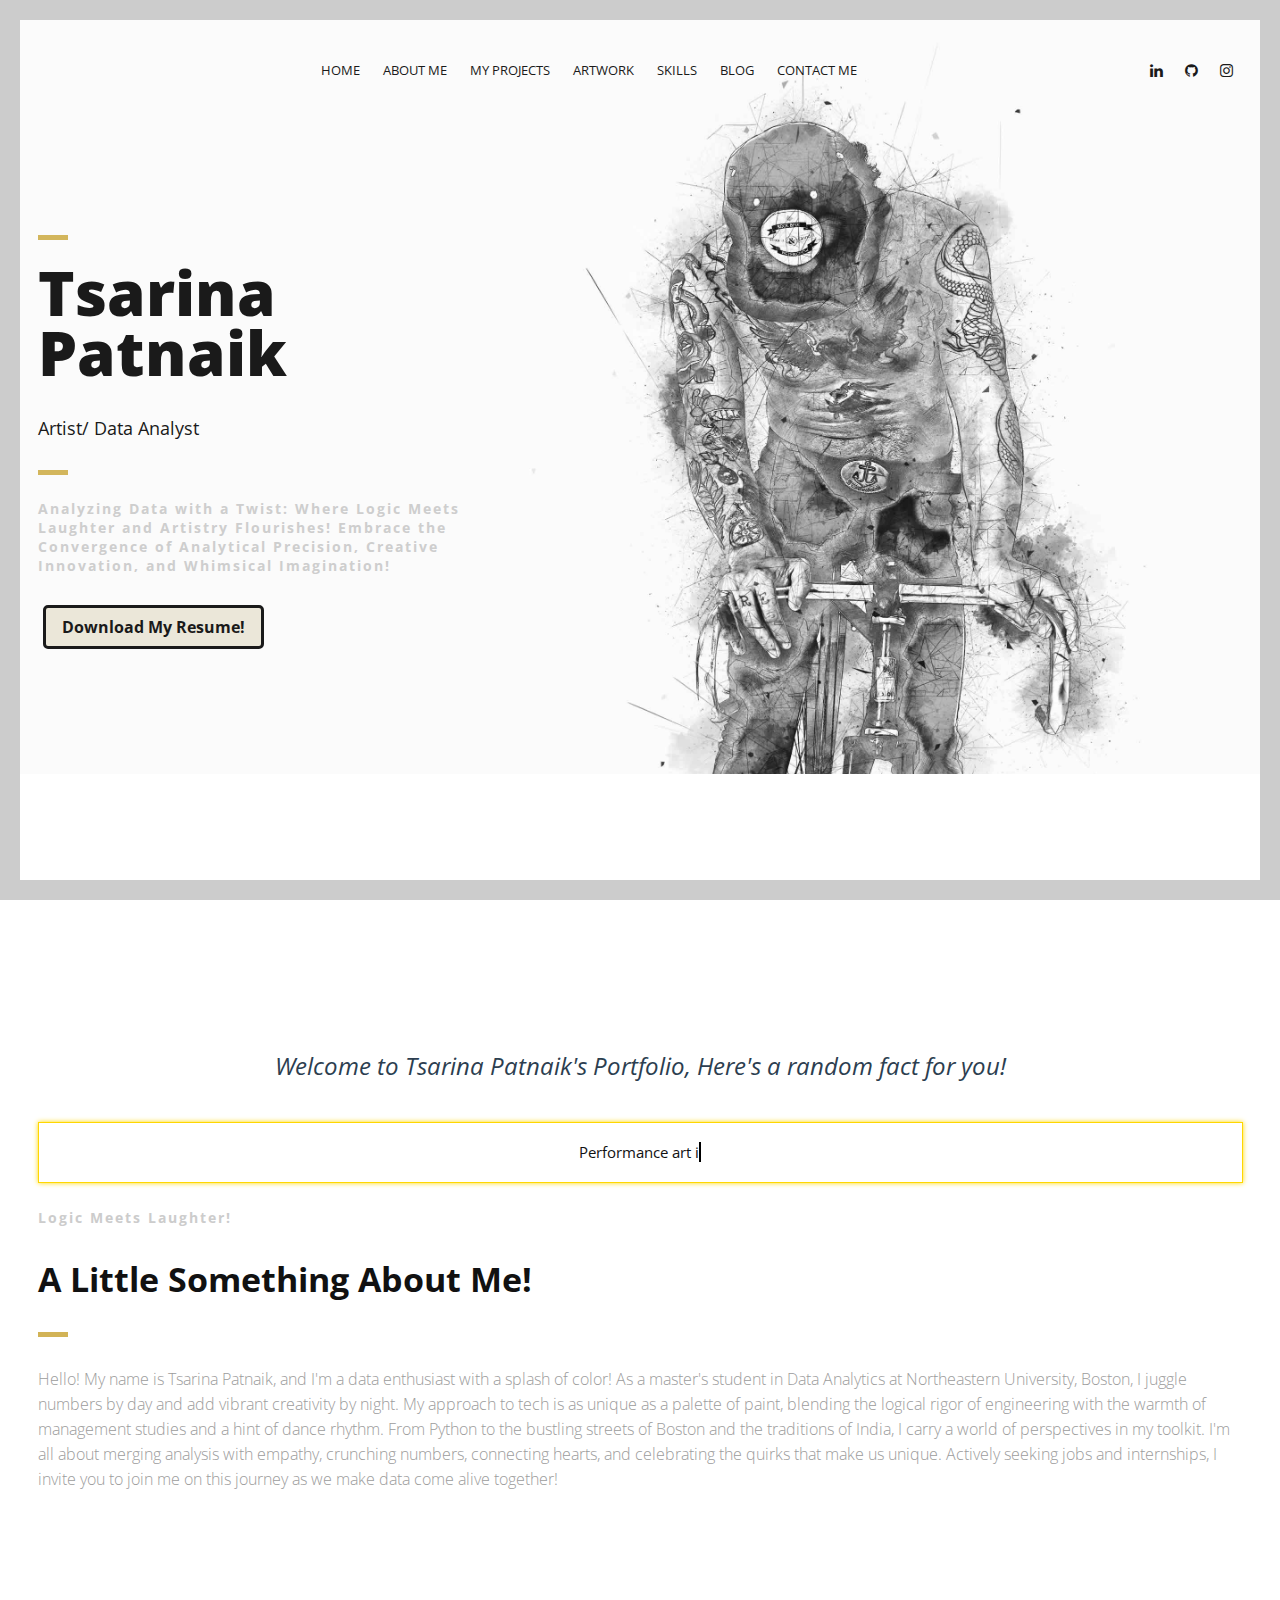
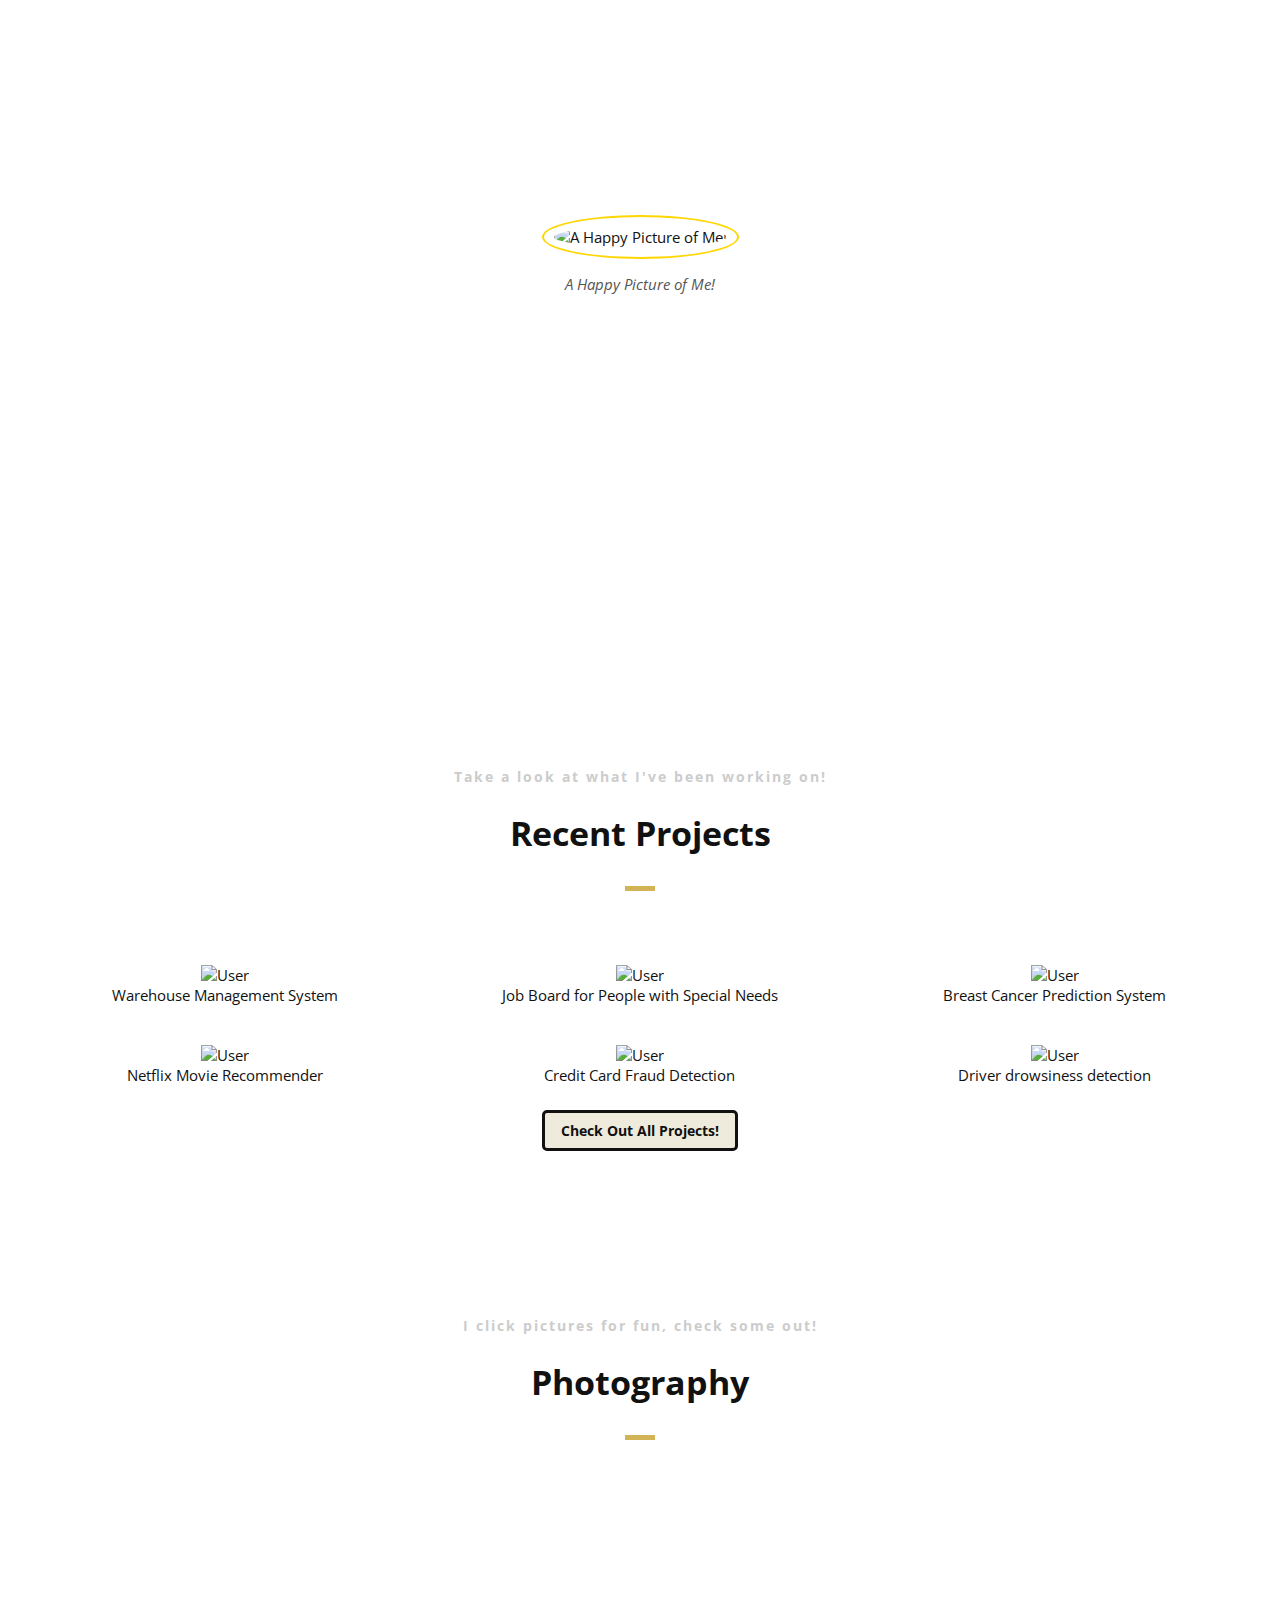
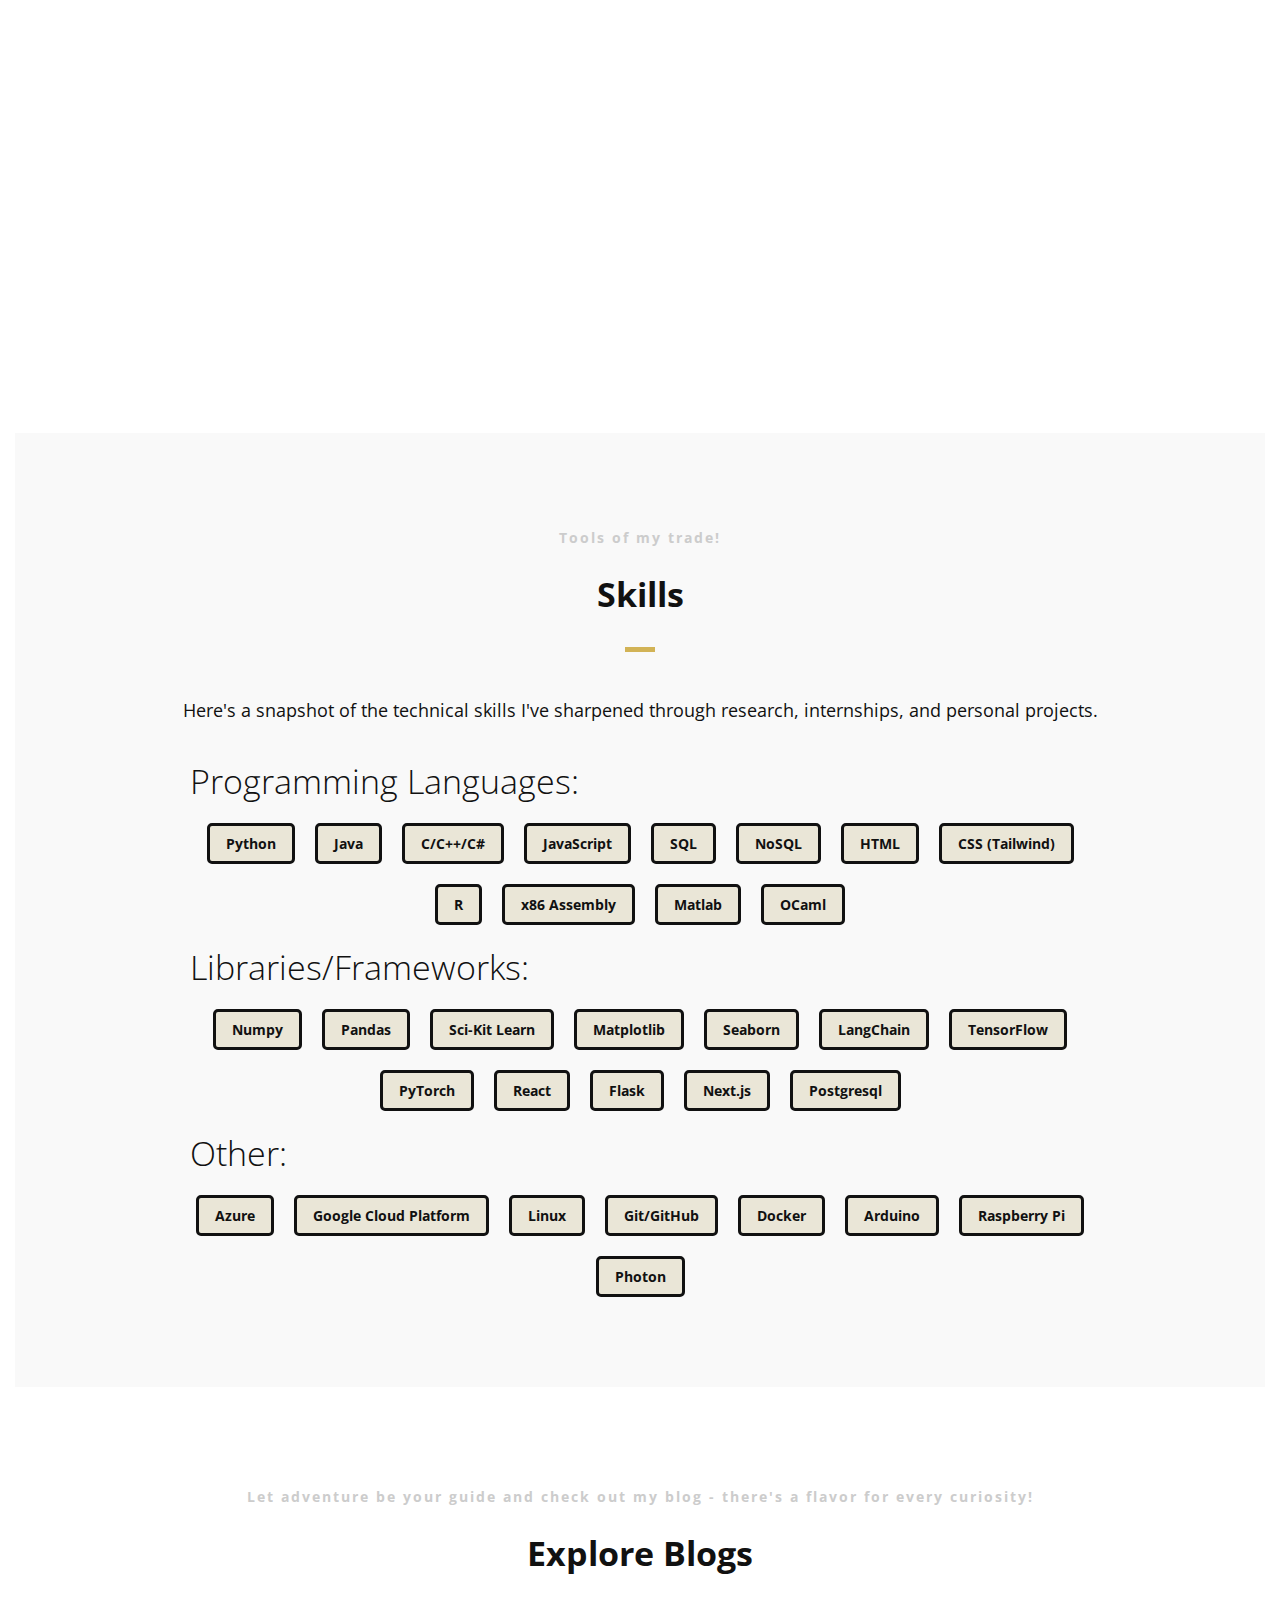
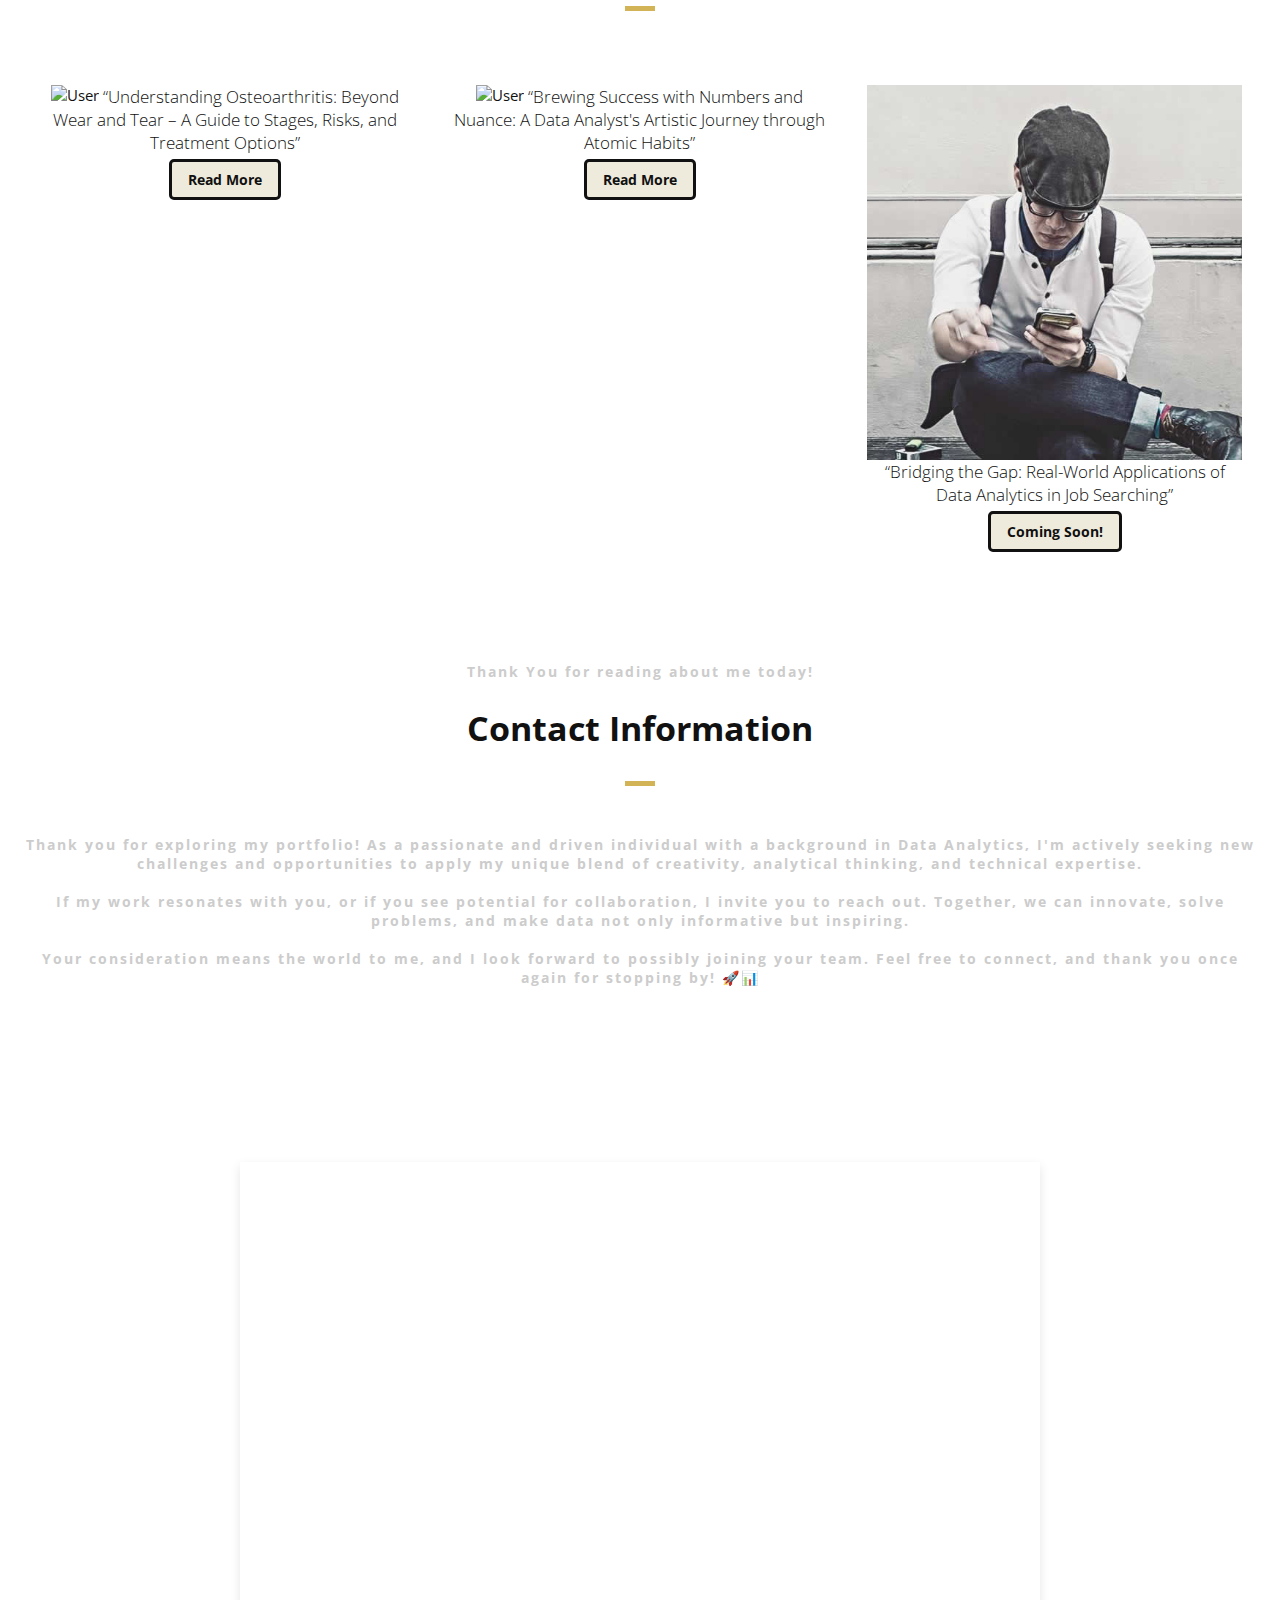
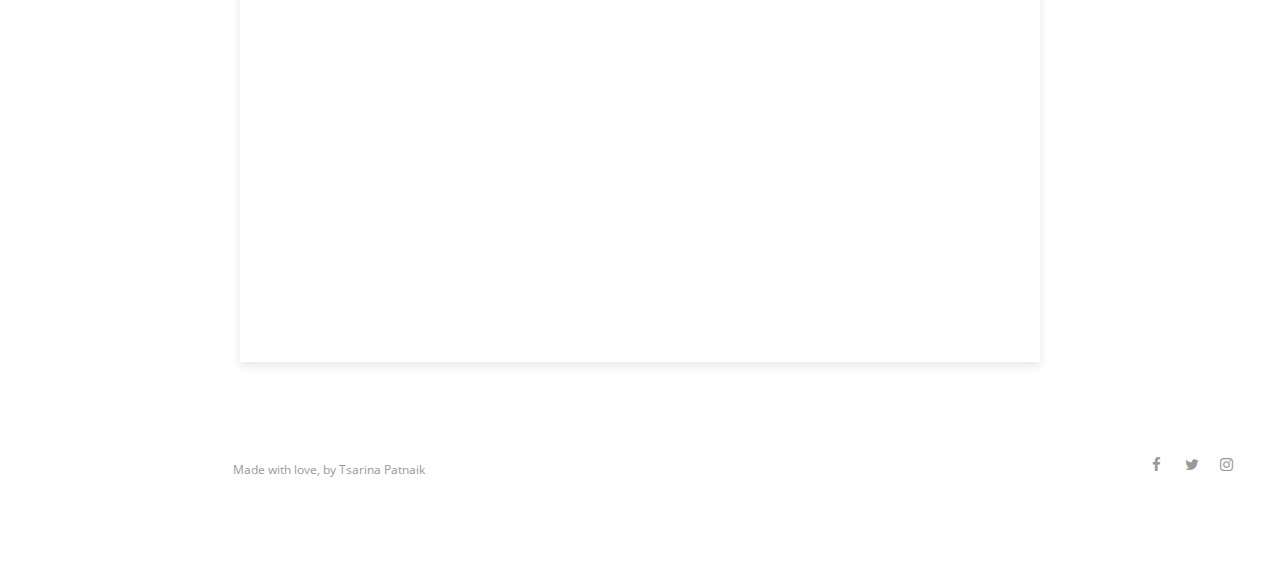
==== commit f7fcd299: "Update index.html" ====
--- a/index.html
+++ b/index.html
@@ -253,8 +253,8 @@
                     <div class="row clearfix">
                 
                         <div class="section-heading">
-                            <h3>Photography</h3>
-                            <h2 class="section-title">Skills</h2>
+                            <h3>I click pictures for fun, check some out!</h3>
+                            <h2 class="section-title">Photography</h2>
                         </div>
 
                 <a href="images/gallery-images/gallery-image-1.jpg" data-featherlight="image" class="col-3 wow fadeIn"
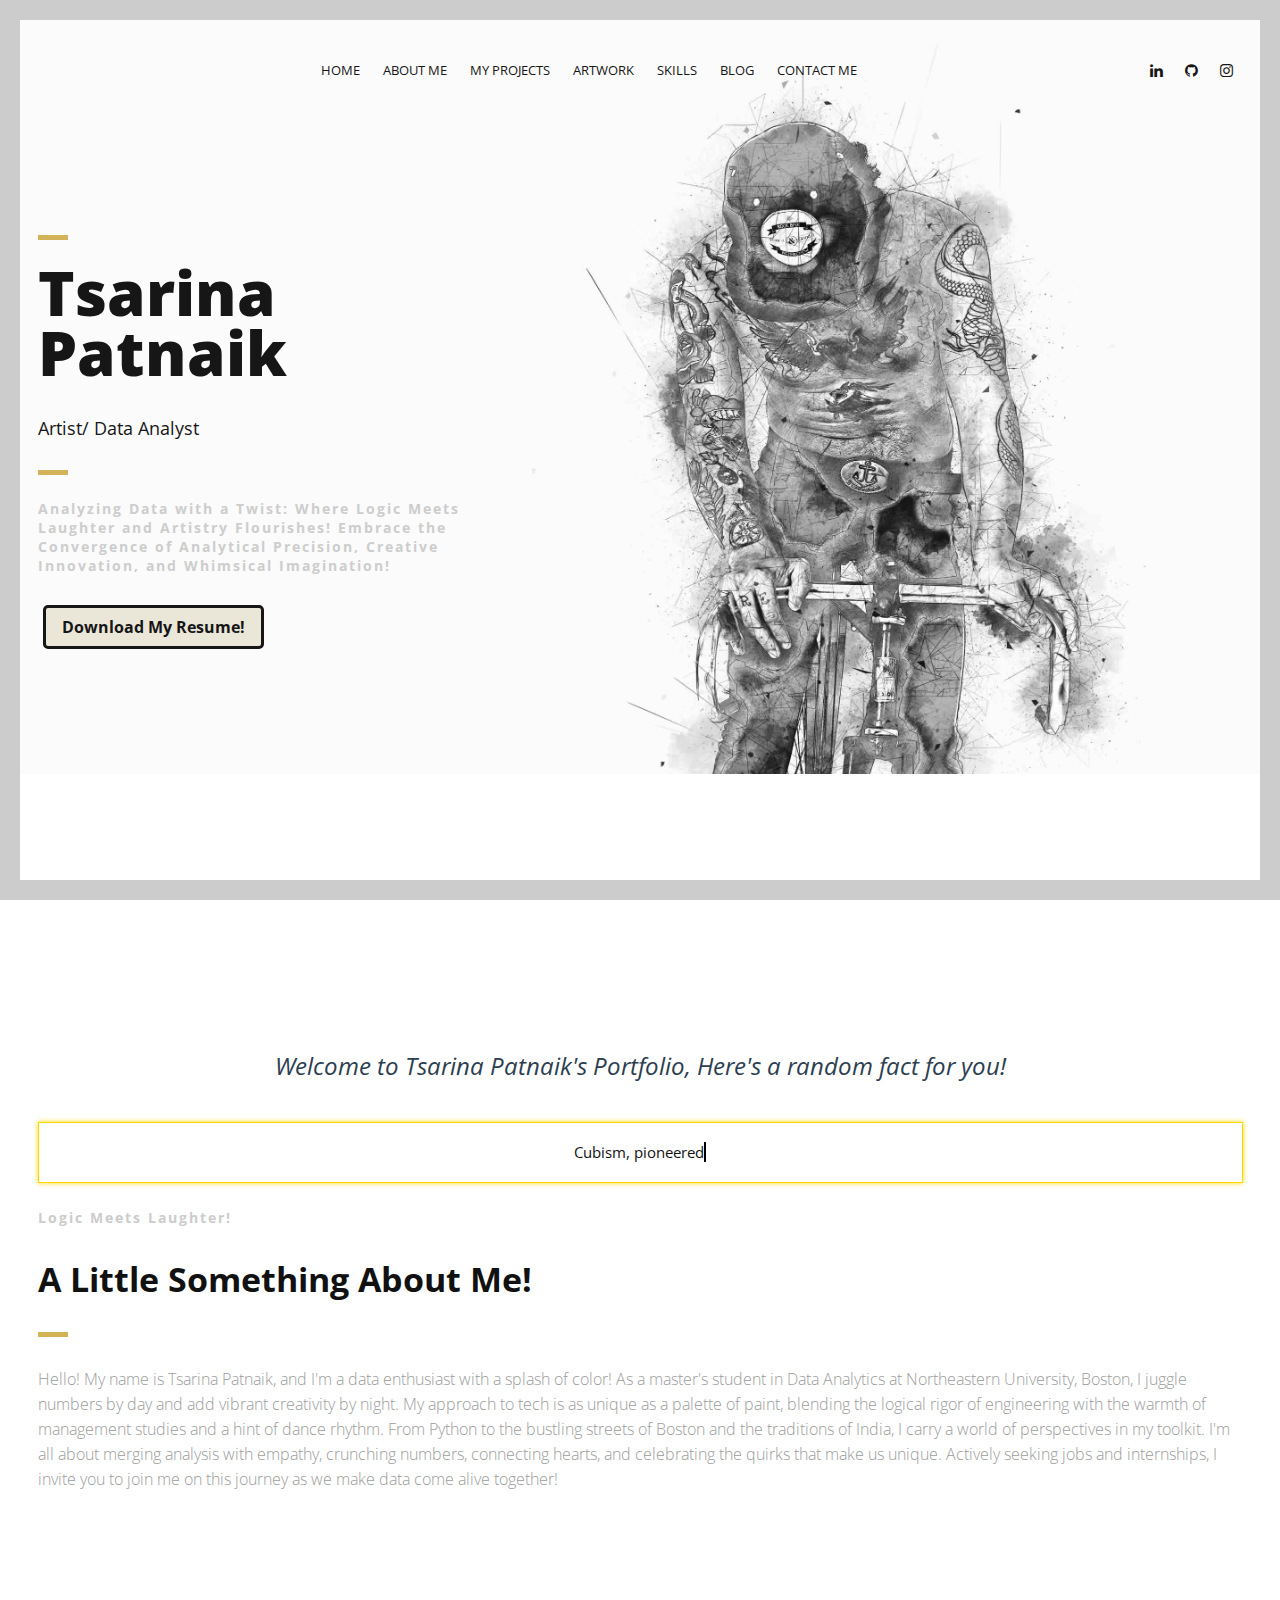
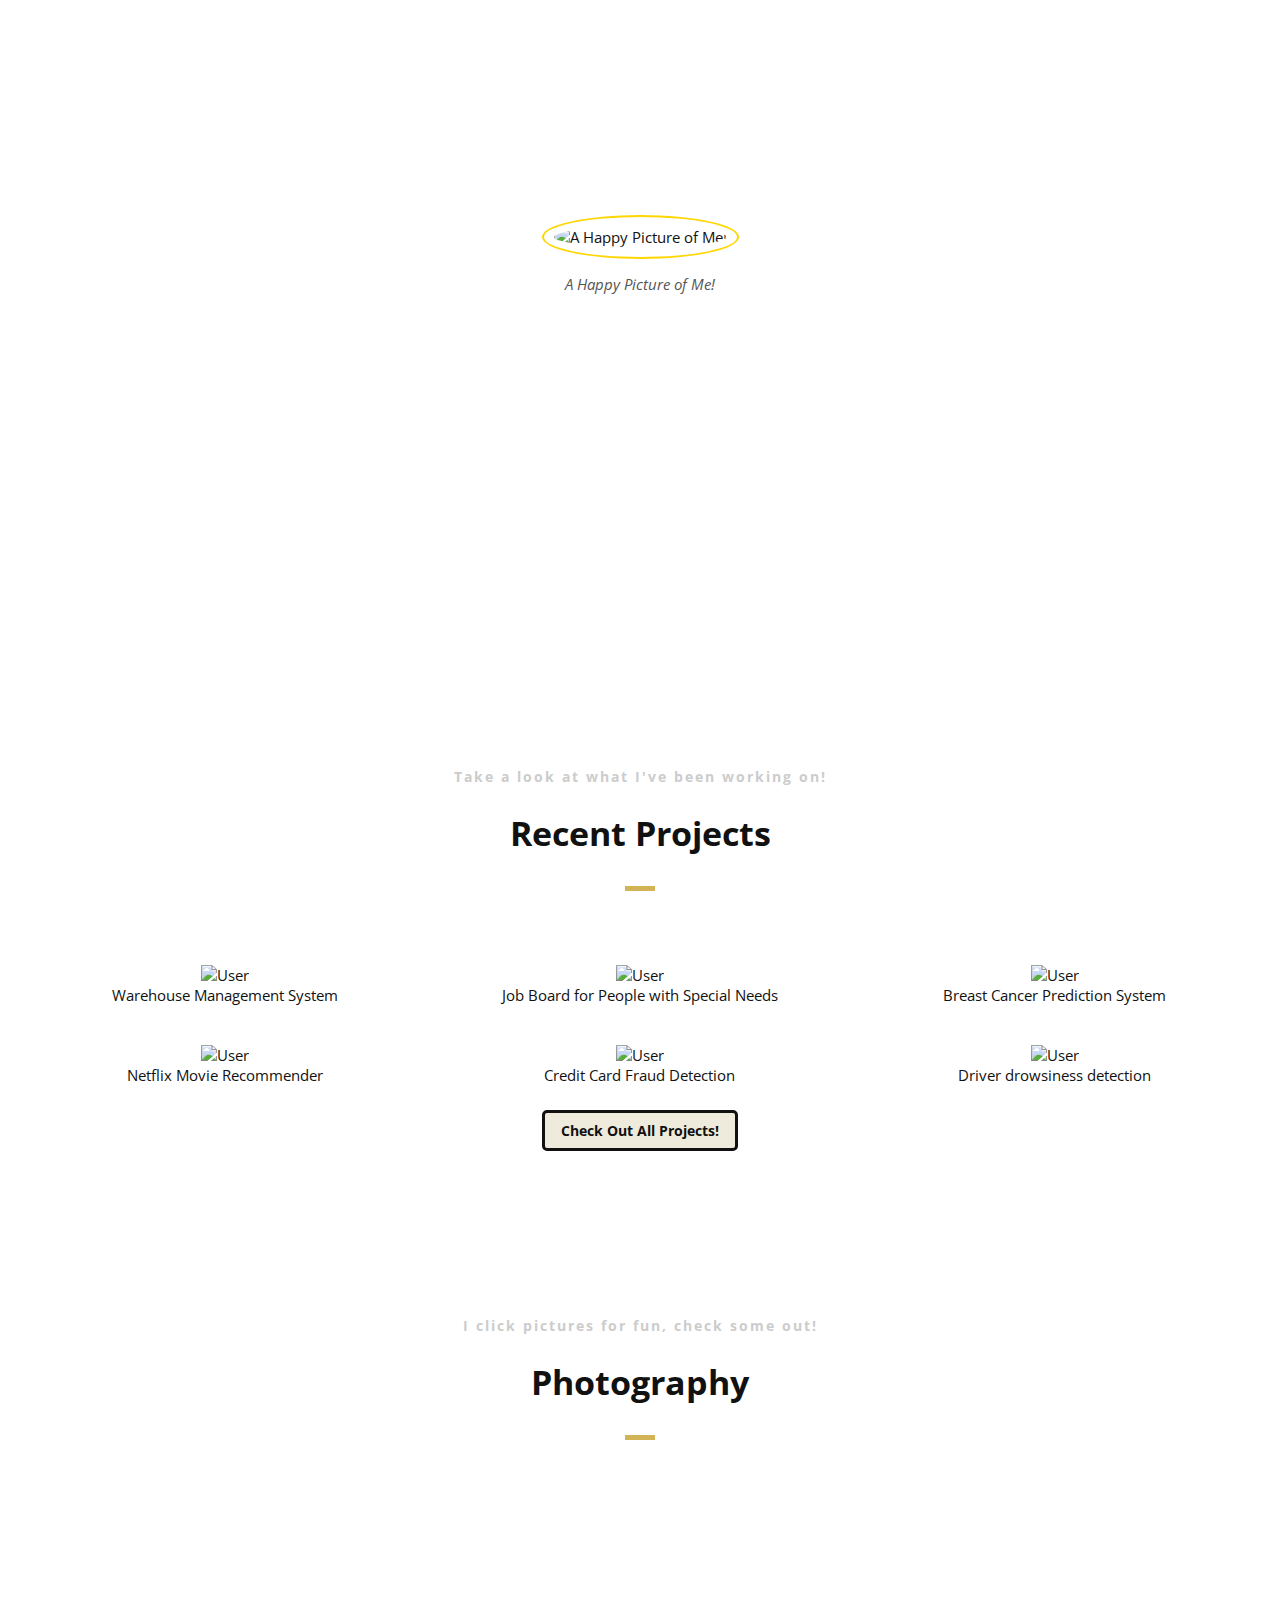
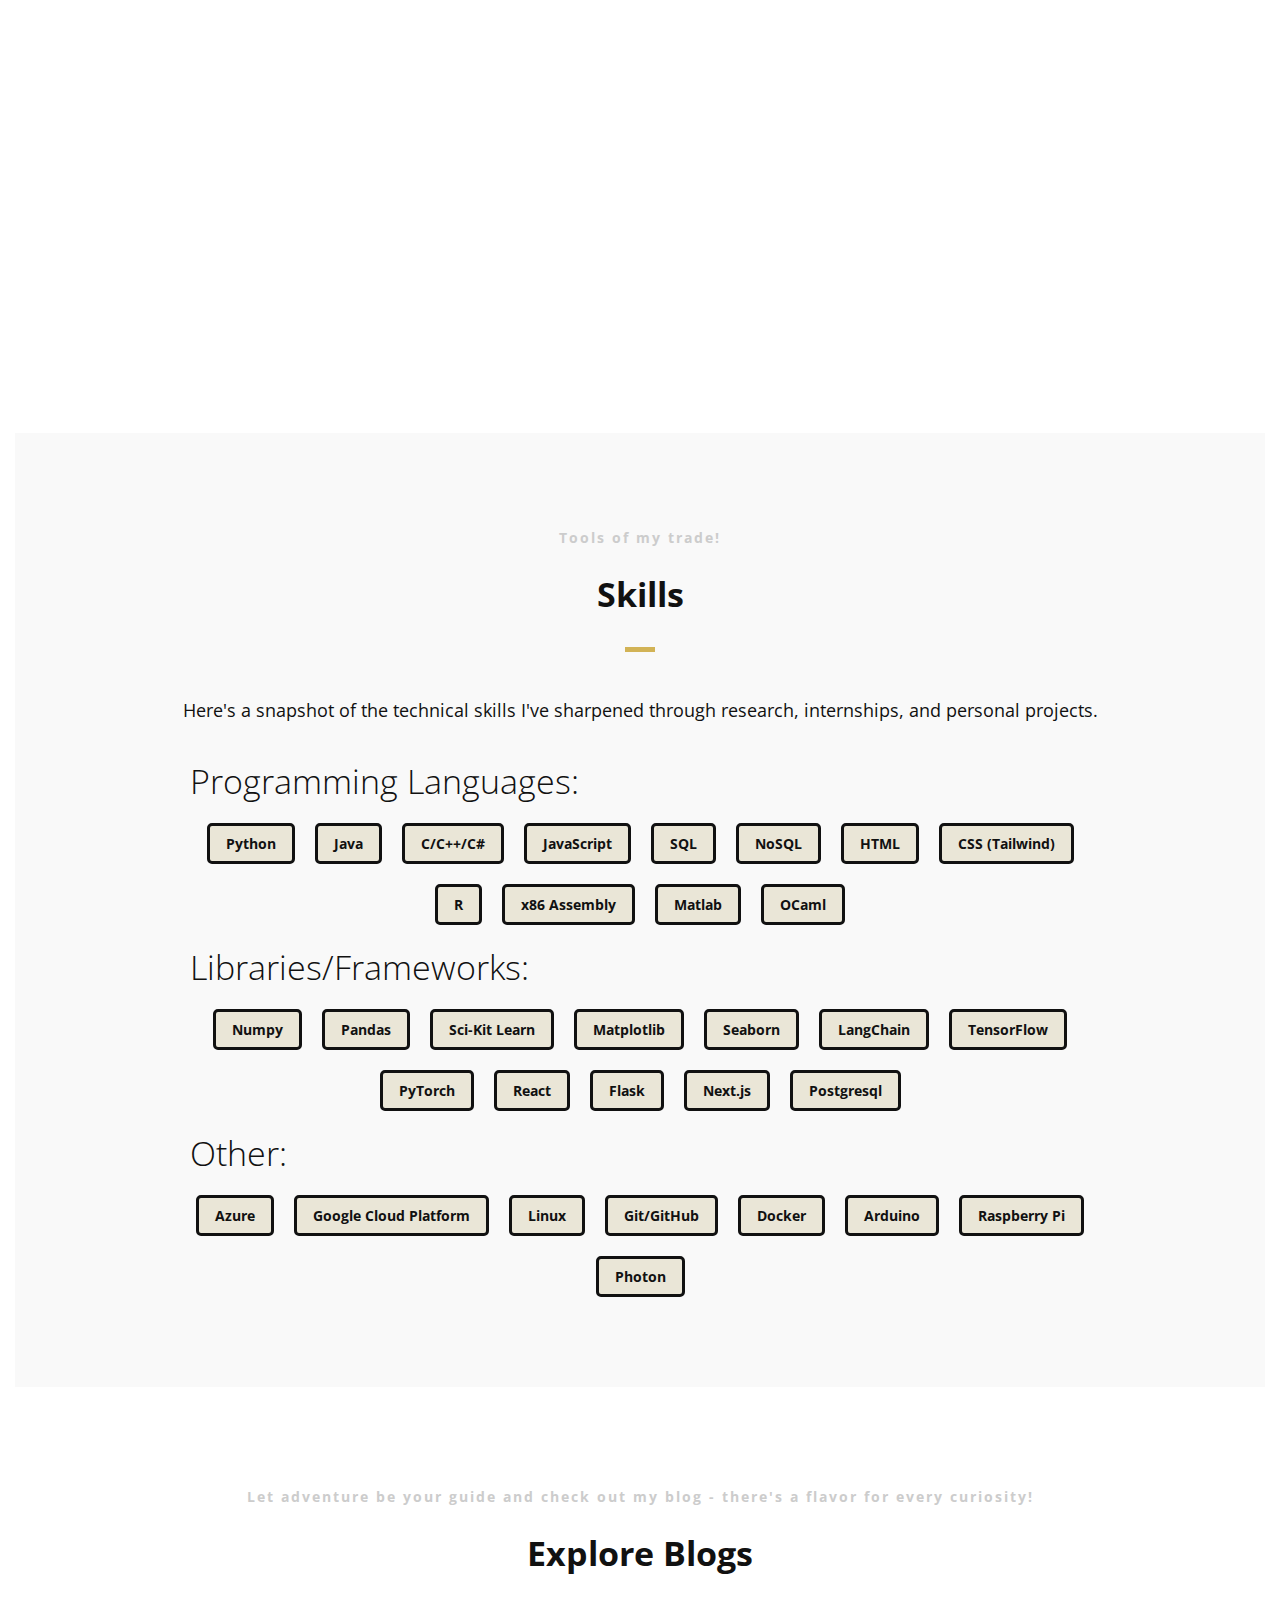
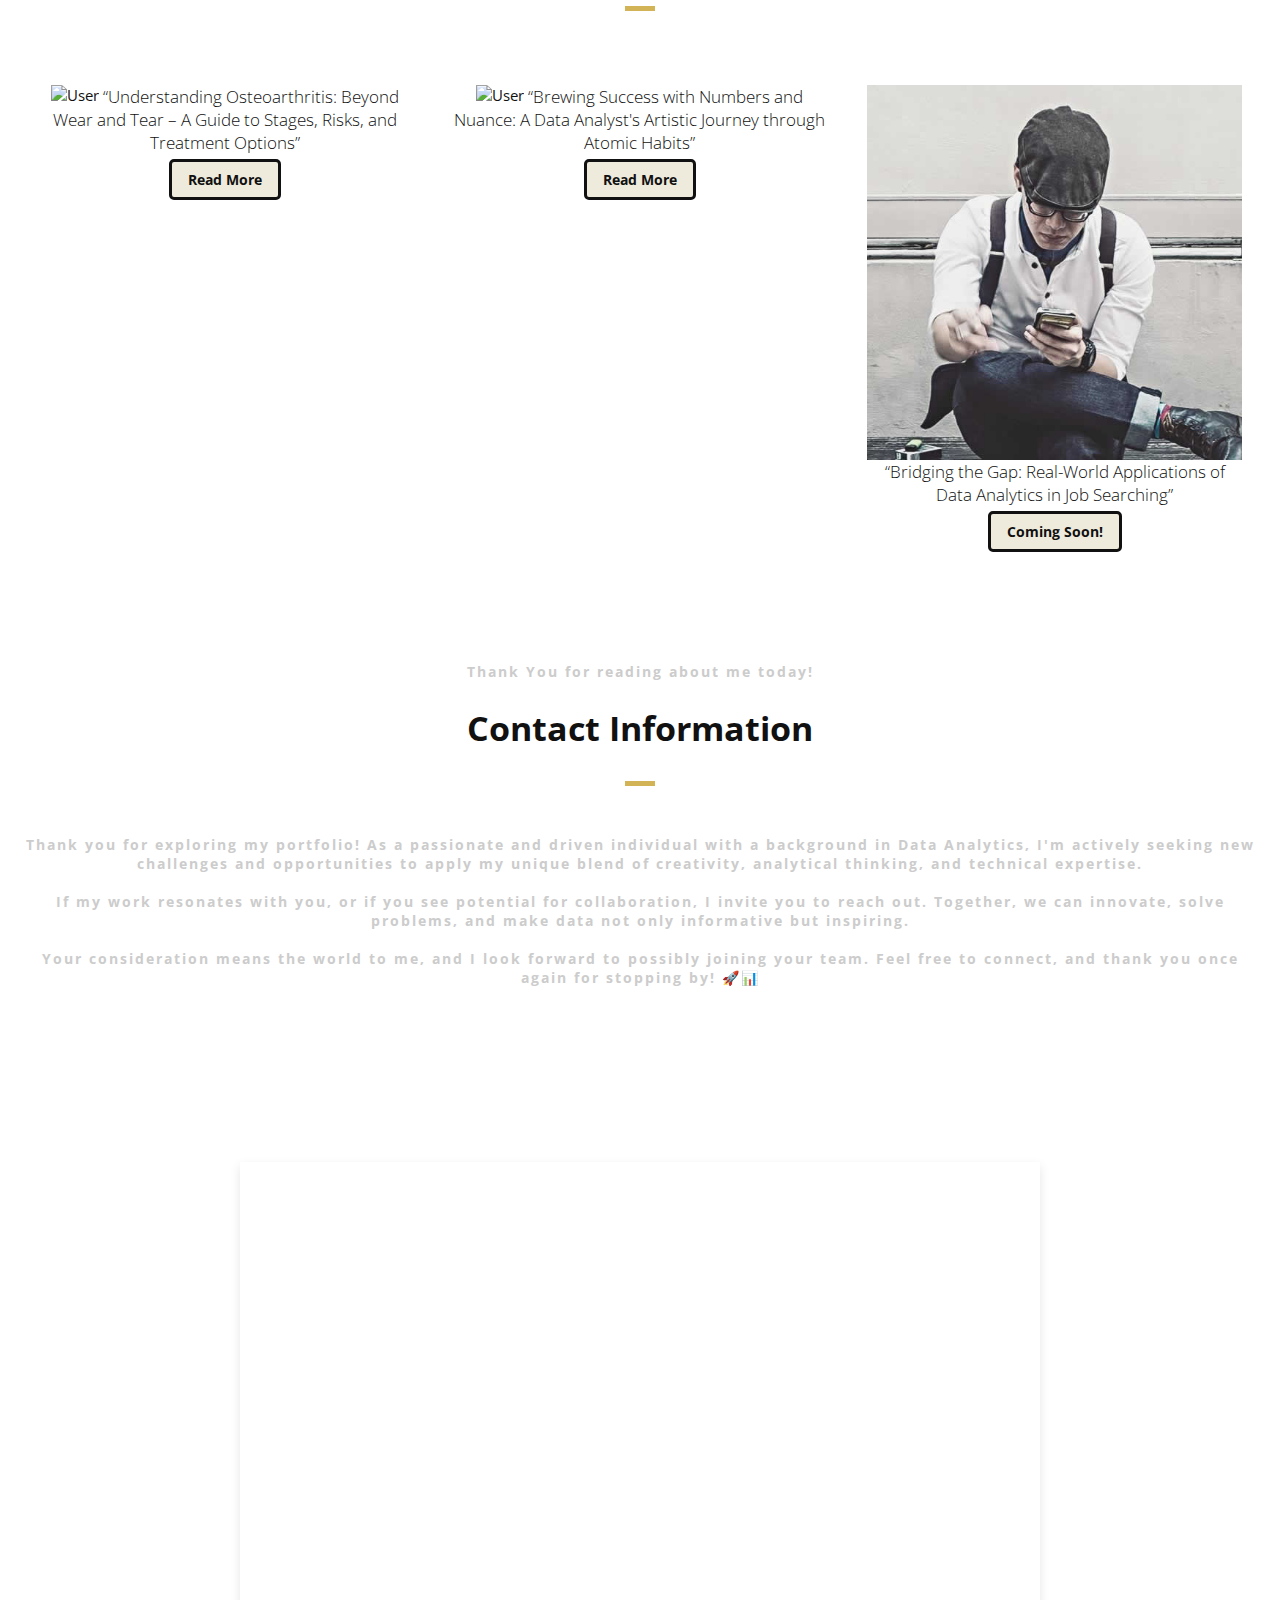
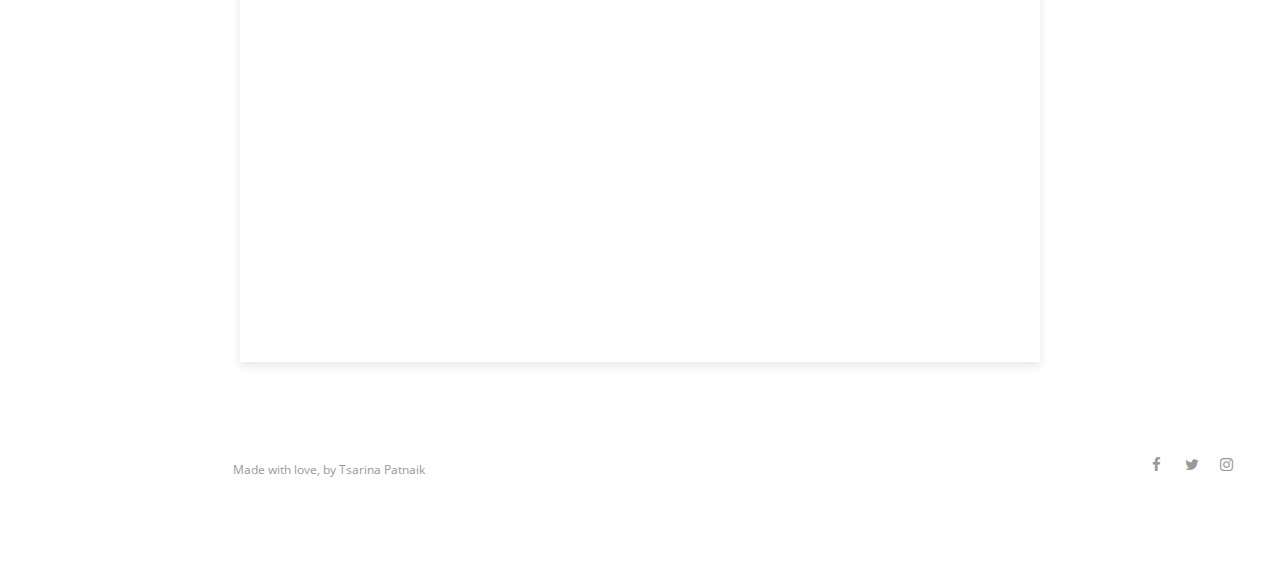
==== commit d9a6cdab: "Update index.html" ====
--- a/index.html
+++ b/index.html
@@ -127,7 +127,7 @@
                 </div>
 
                 <!--Call to Action-->
-                <a href="https://docs.google.com/document/d/1Dm6lfTLfqY7h2ubEk1pAaEmEZxvn4yE3/edit?usp=sharing&ouid=114863233894062173911&rtpof=true&sd=true" class="button">Download My Resume!</a>
+                <a href="https://drive.google.com/file/d/16Hj8BQInhVu8GIlP65PKKjUHi69OoDBY/view?usp=sharing" class="button">Download My Resume!</a>
                 <!--End Call to Action-->
 
             </div>
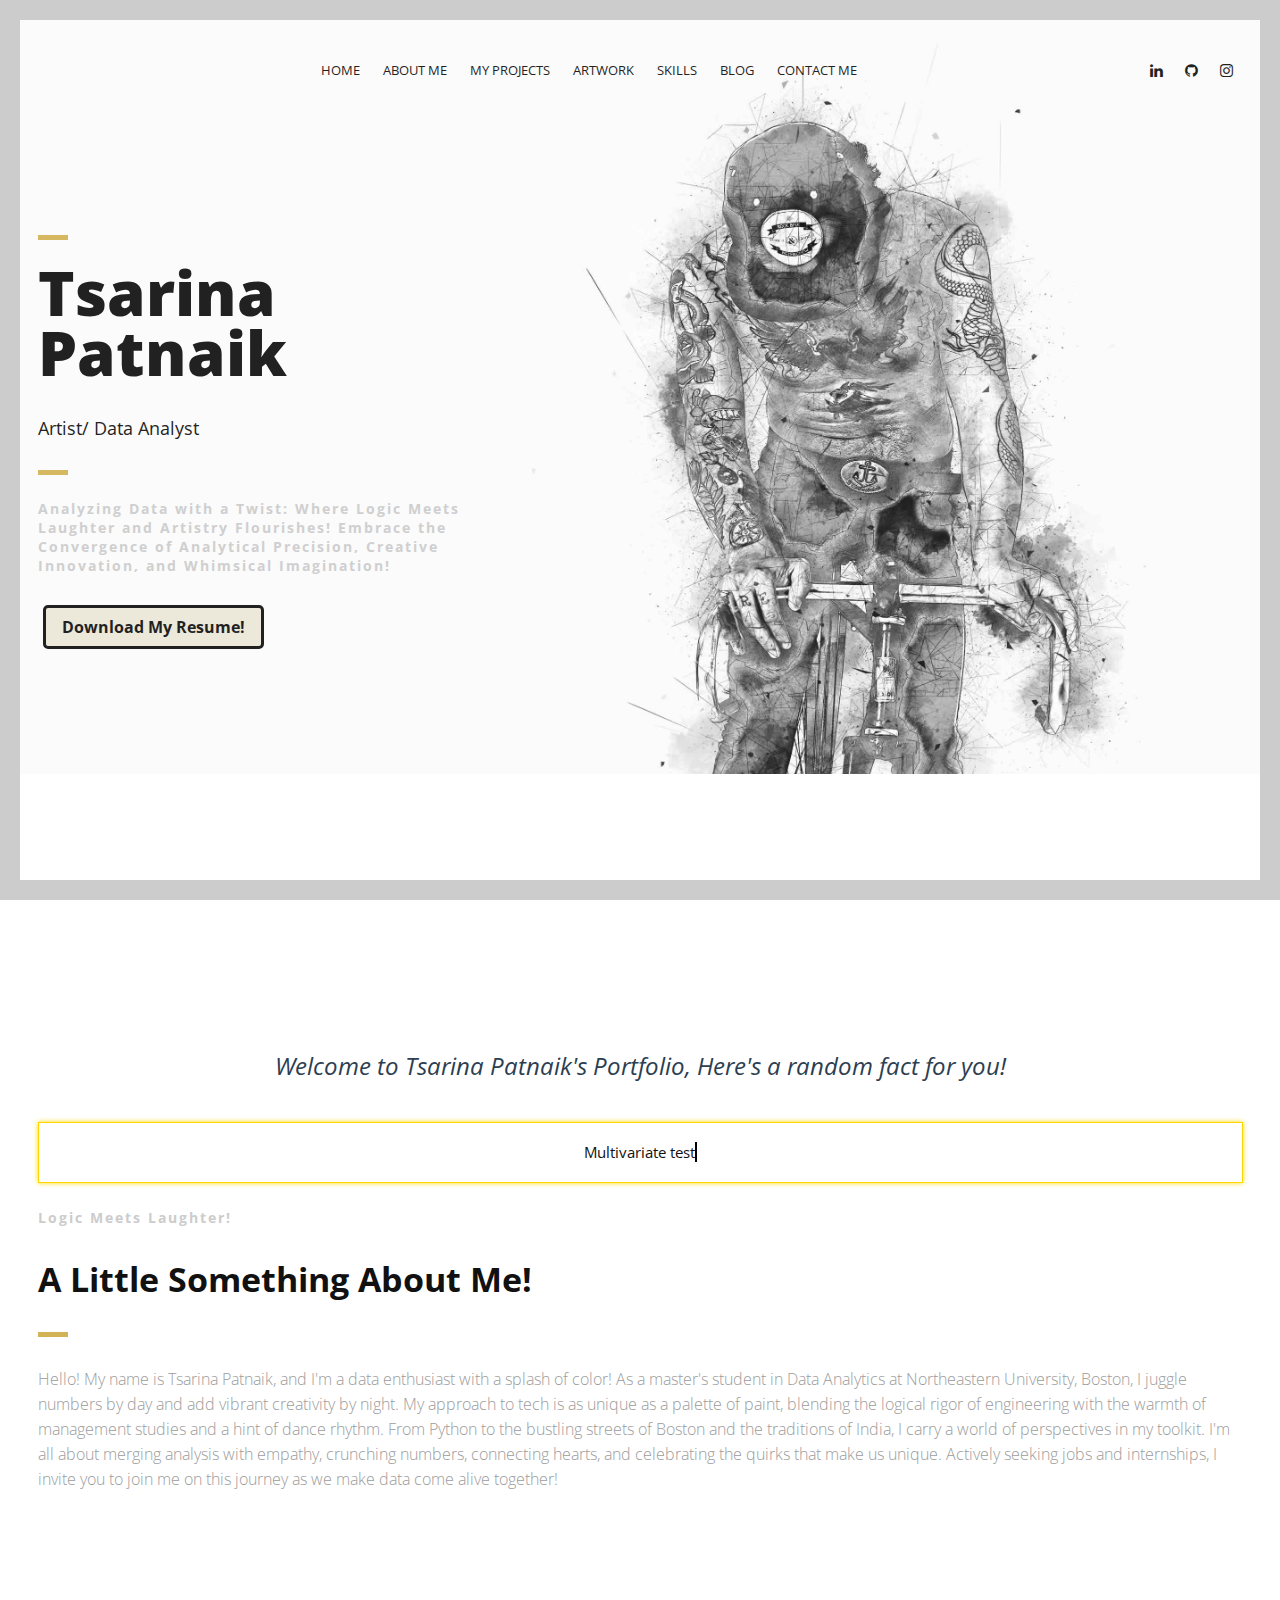
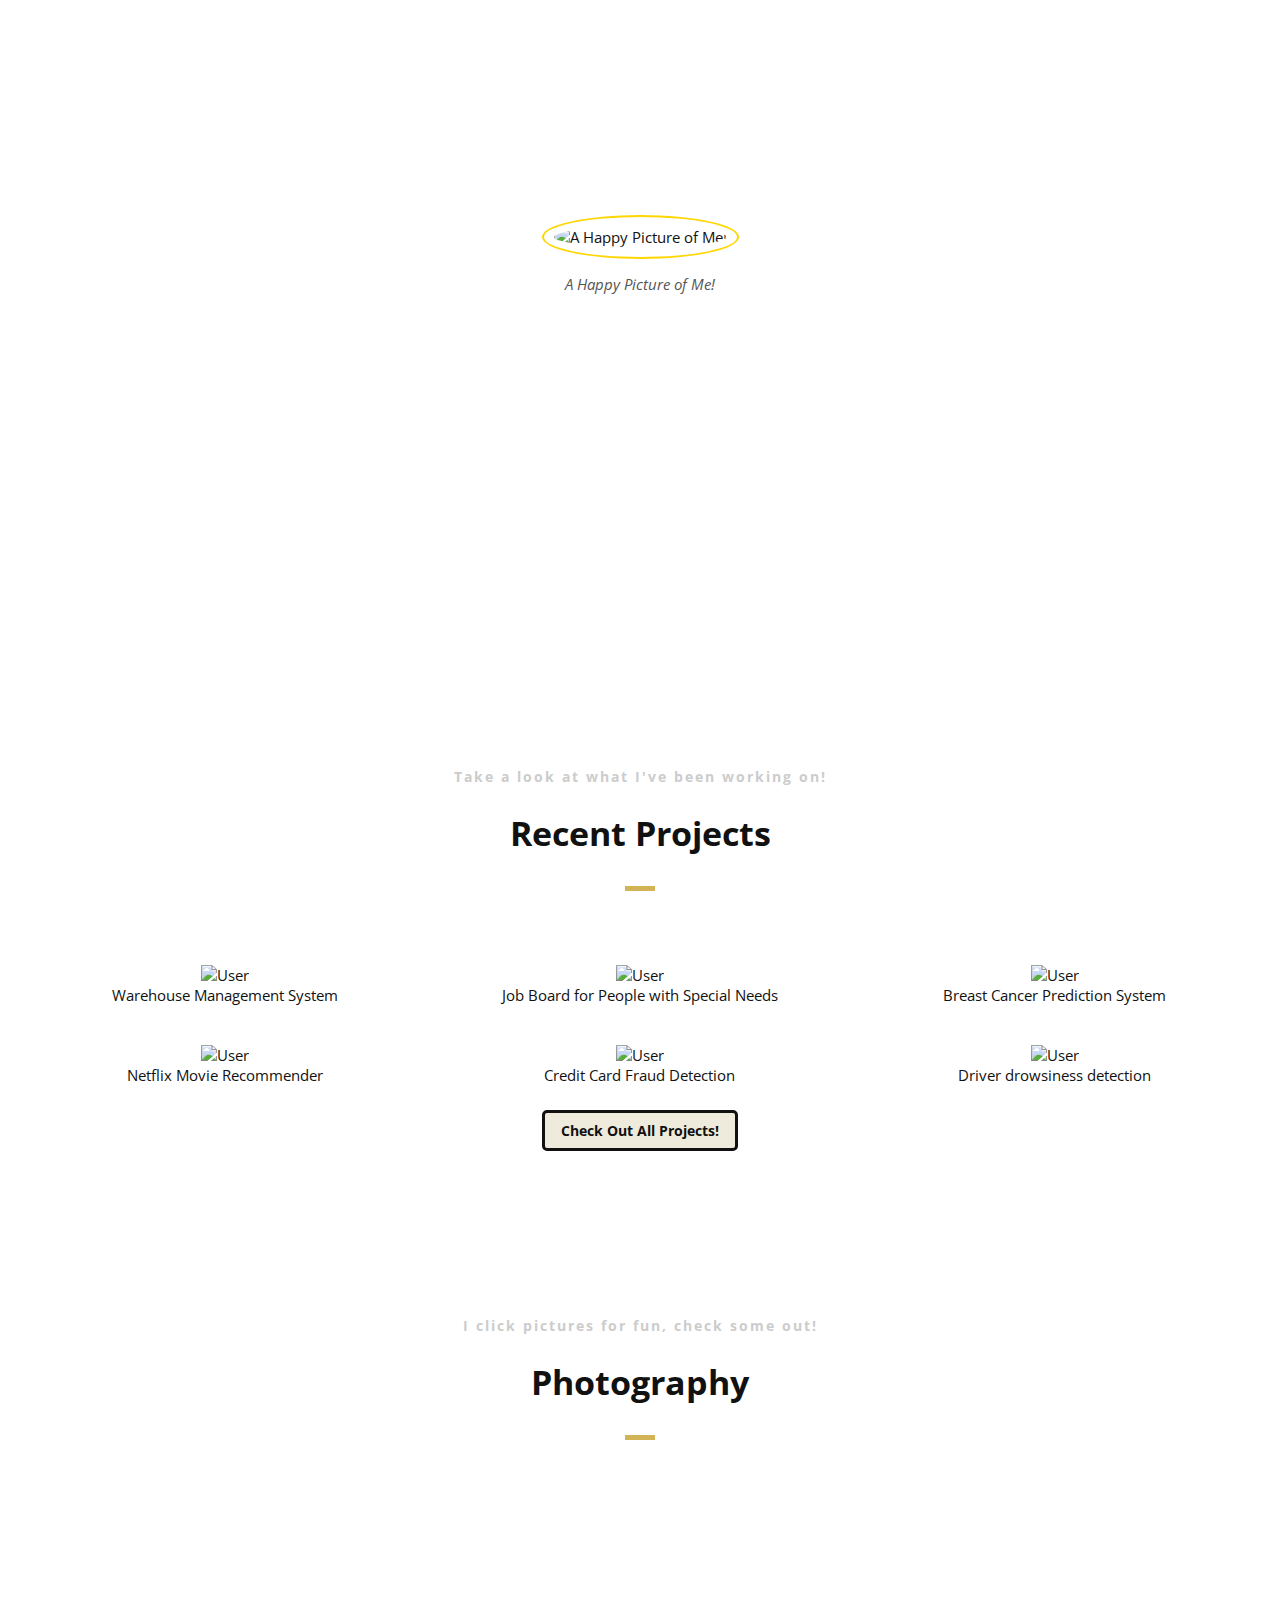
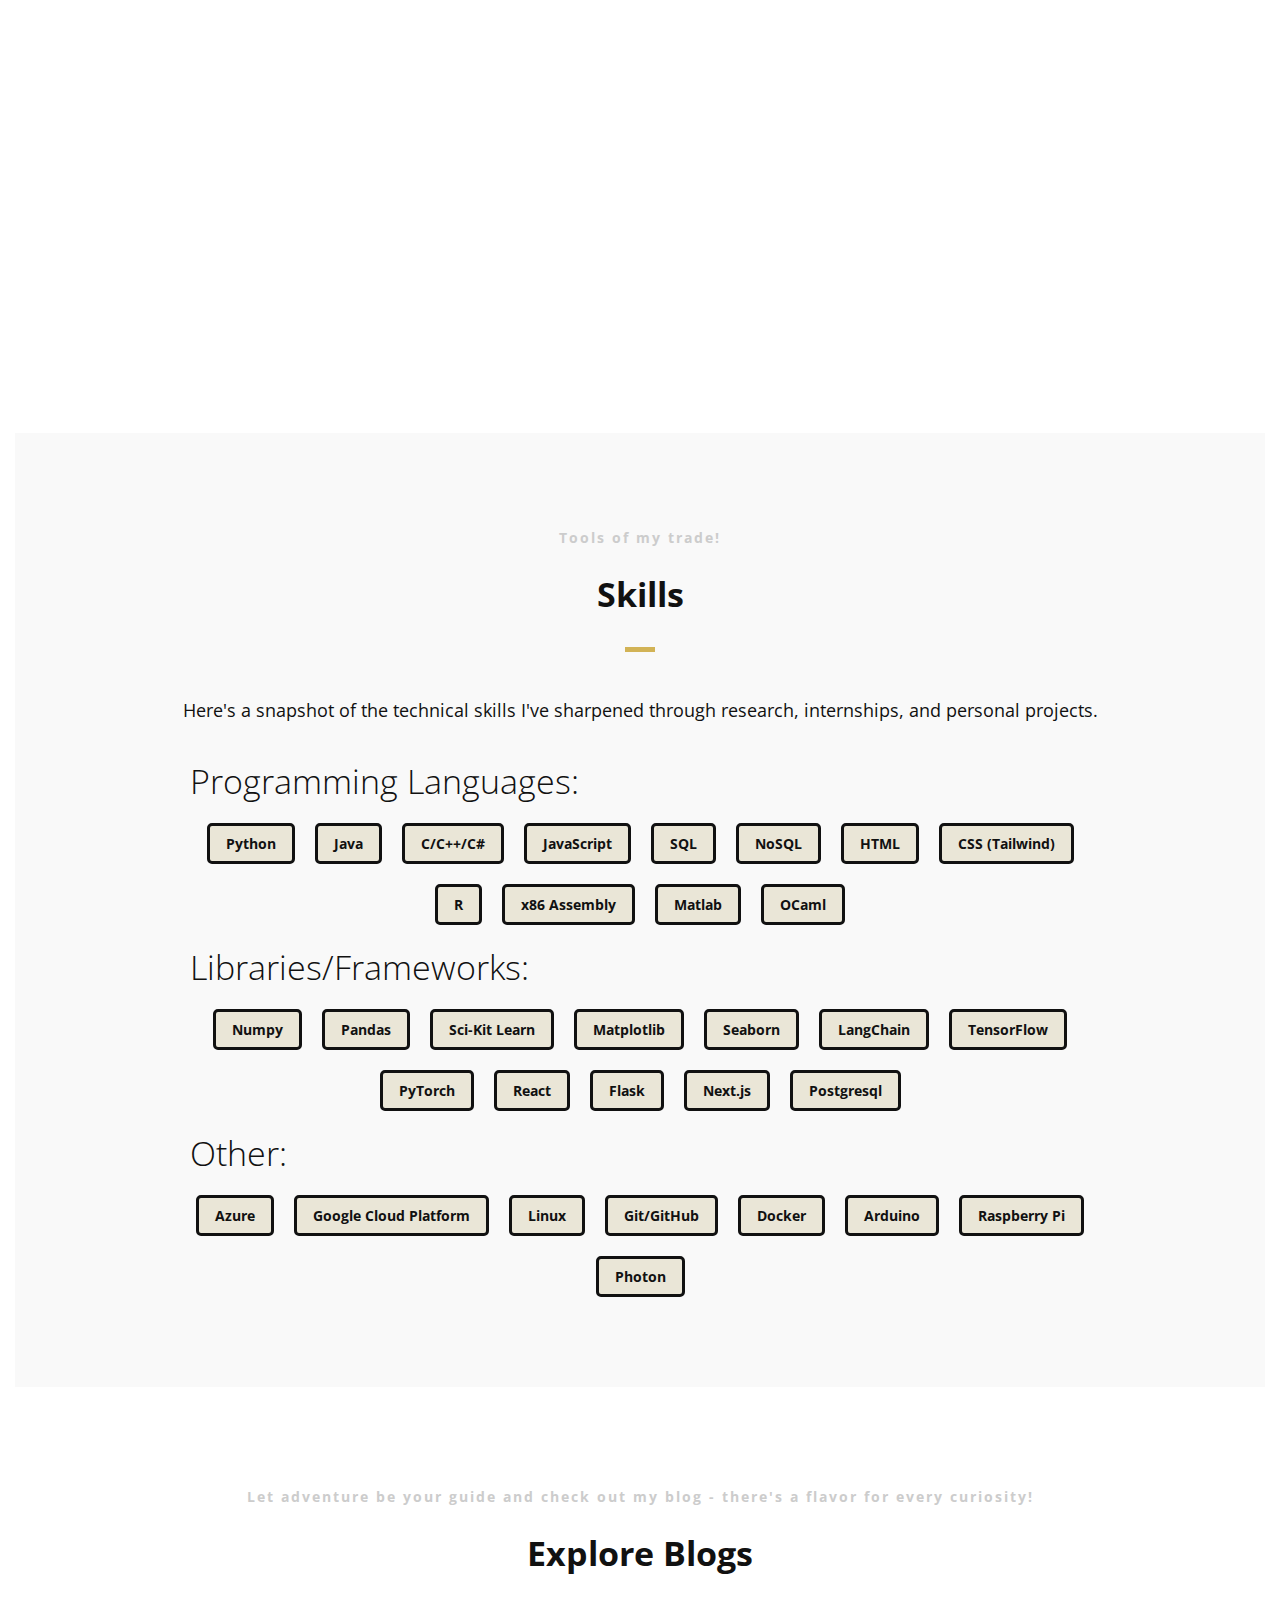
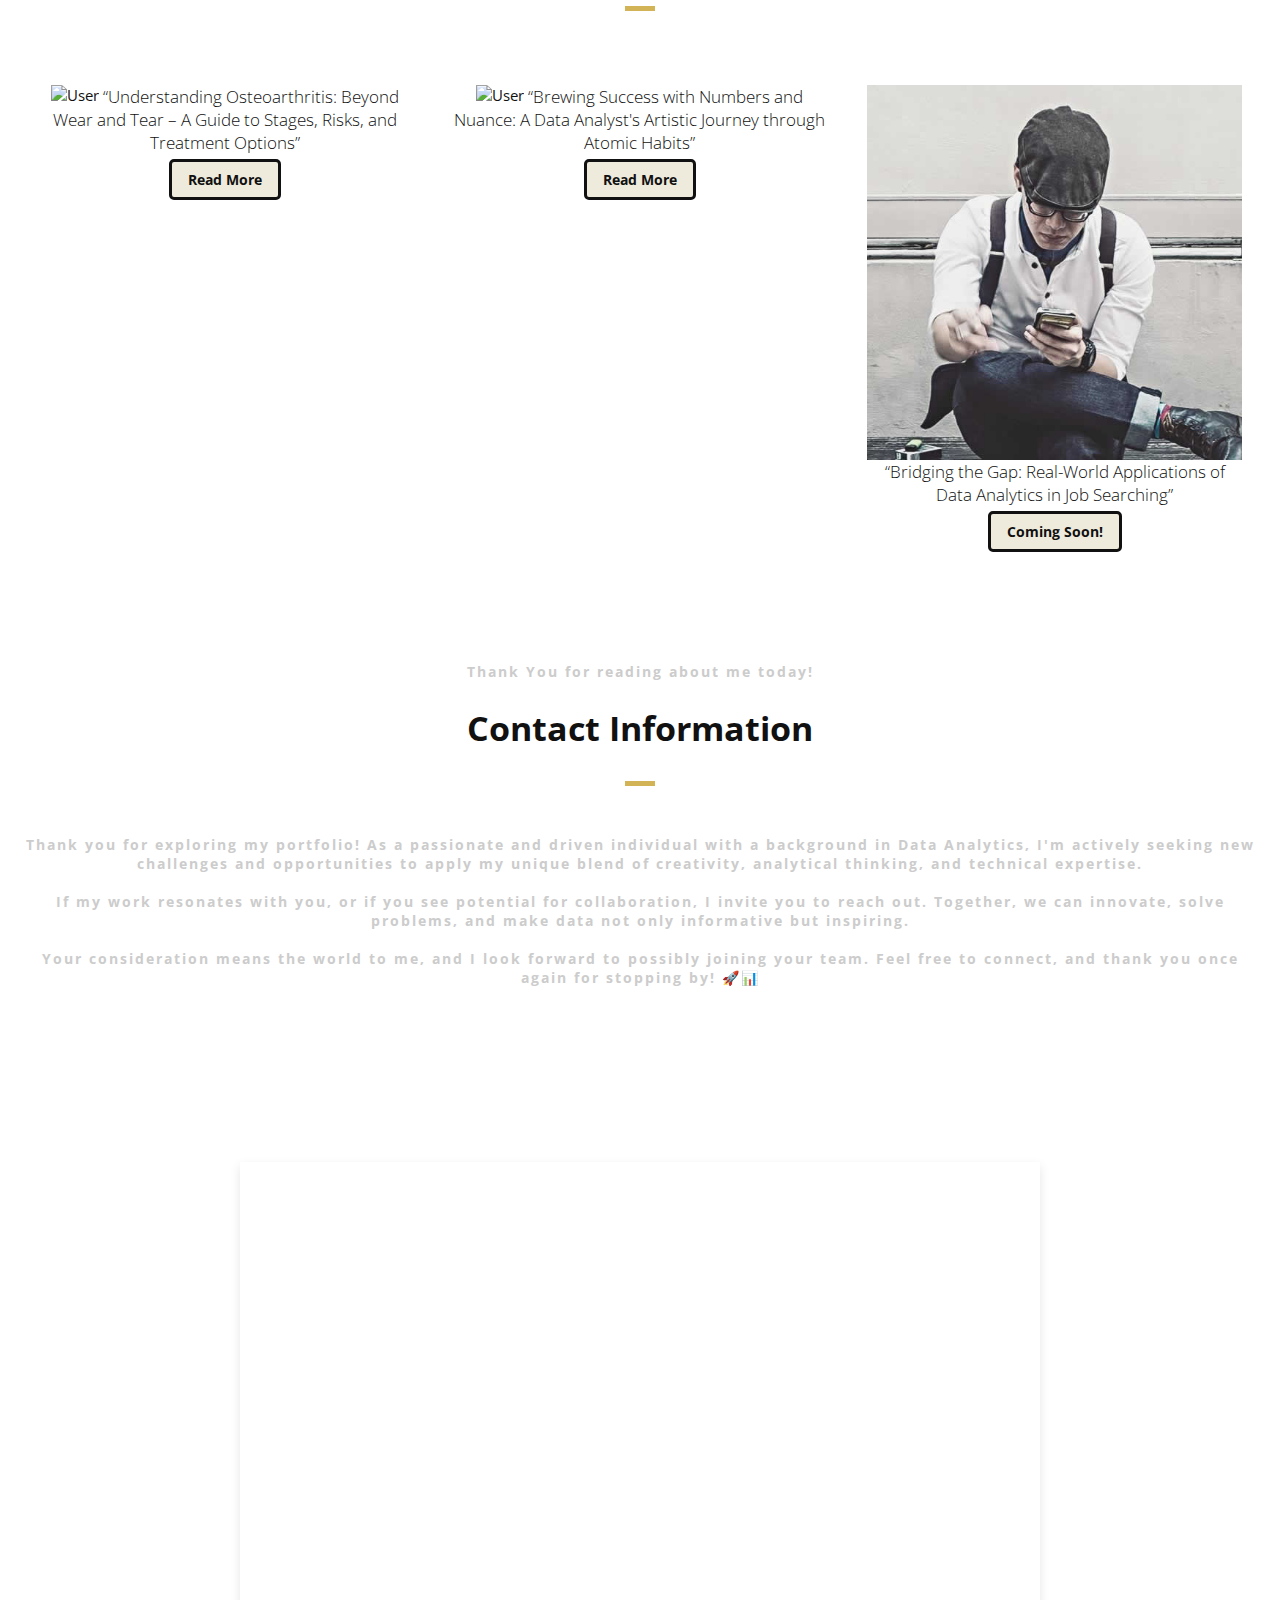
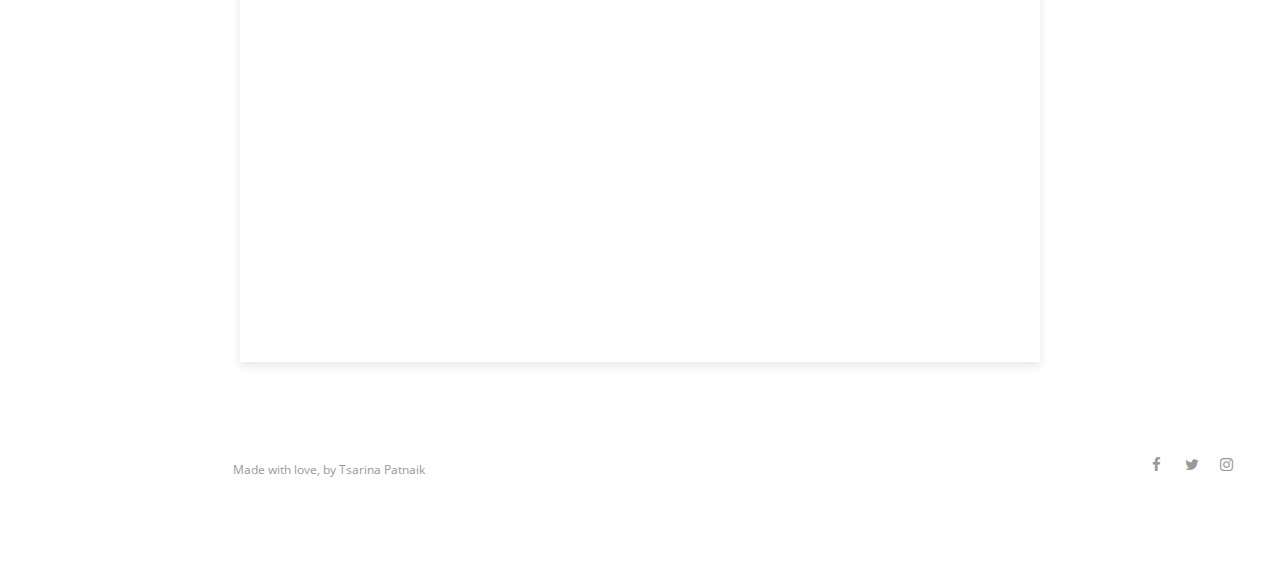
==== commit 26cb504d: "Update index.html" ====
--- a/index.html
+++ b/index.html
@@ -127,7 +127,7 @@
                 </div>
 
                 <!--Call to Action-->
-                <a href="https://drive.google.com/file/d/16Hj8BQInhVu8GIlP65PKKjUHi69OoDBY/view?usp=sharing" class="button">Download My Resume!</a>
+                <a href="https://drive.google.com/file/d/1DUILV3Fz2vriliVRfHgH5TZqyI0e4vfq/view?usp=sharing" class="button">Download My Resume!</a>
                 <!--End Call to Action-->
 
             </div>
@@ -160,7 +160,7 @@
                         <div class="image-container"> 
                             <p> 
                                 <figure>
-                            <img src="https://github.com/Tsarinah/personalwebsite/blob/main/images/6470.jpg?raw=true" alt="A Happy Picture of Me!" class="circular-image" />
+                            <img src="https://github.com/Tsarinah/personalwebsite/blob/main/c7b26a5c-0247-4d4e-8c44-54fb68a3f004.JPG" alt="A Happy Picture of Me!" class="circular-image" />
                             <figcaption>A Happy Picture of Me!</figcaption>
                                 </figure>
                         </p>
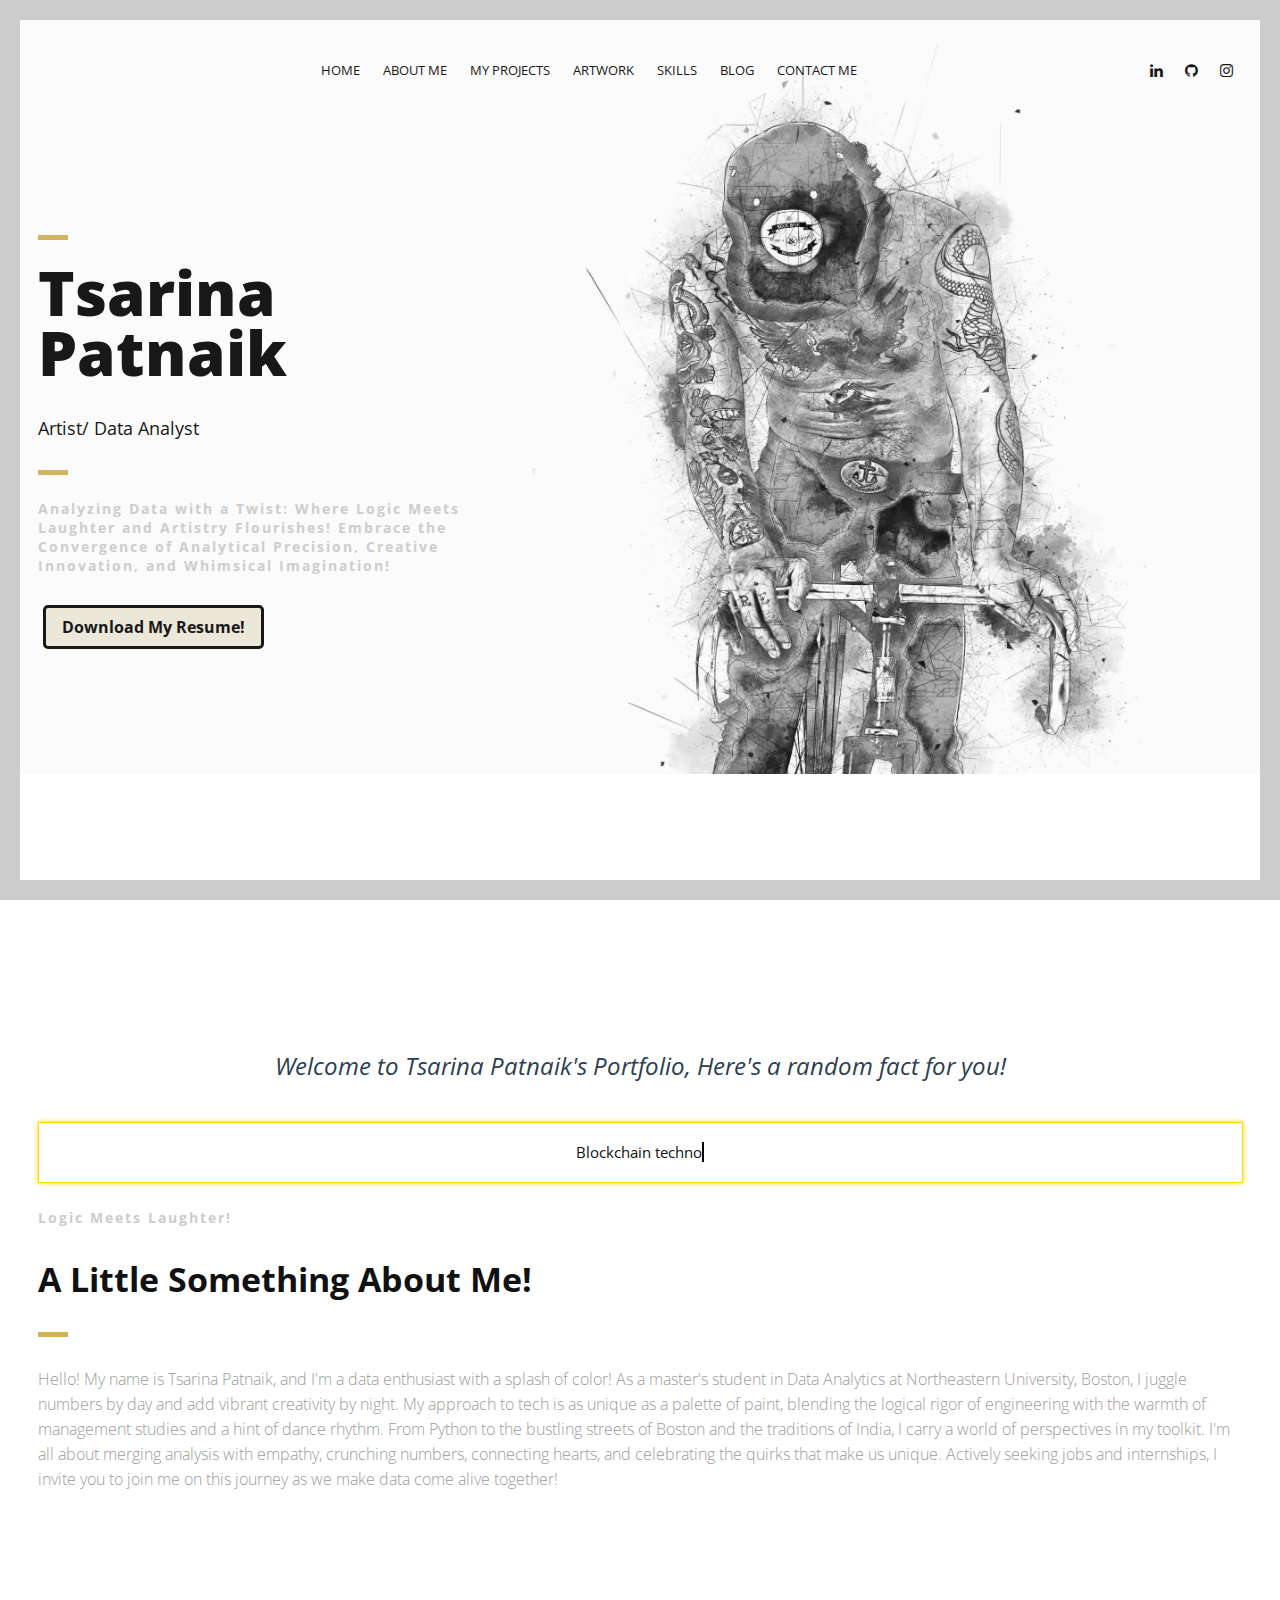
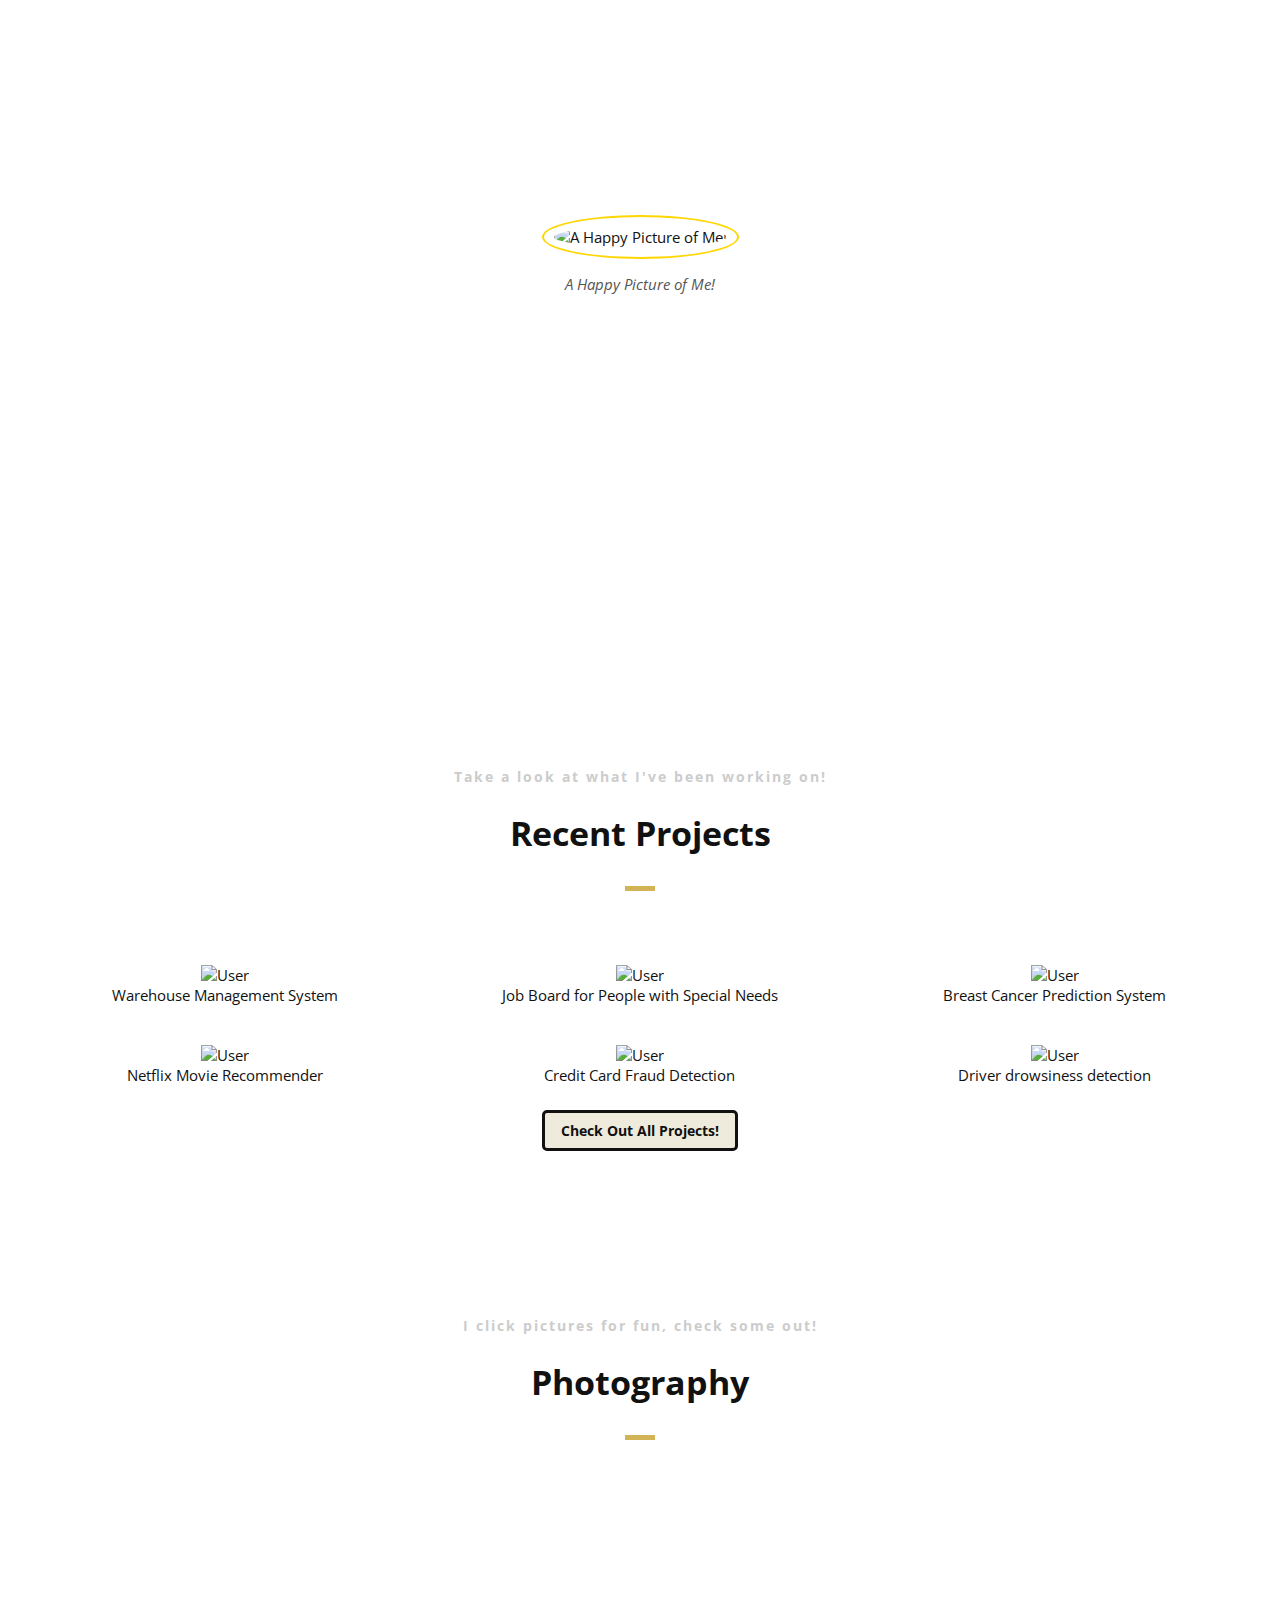
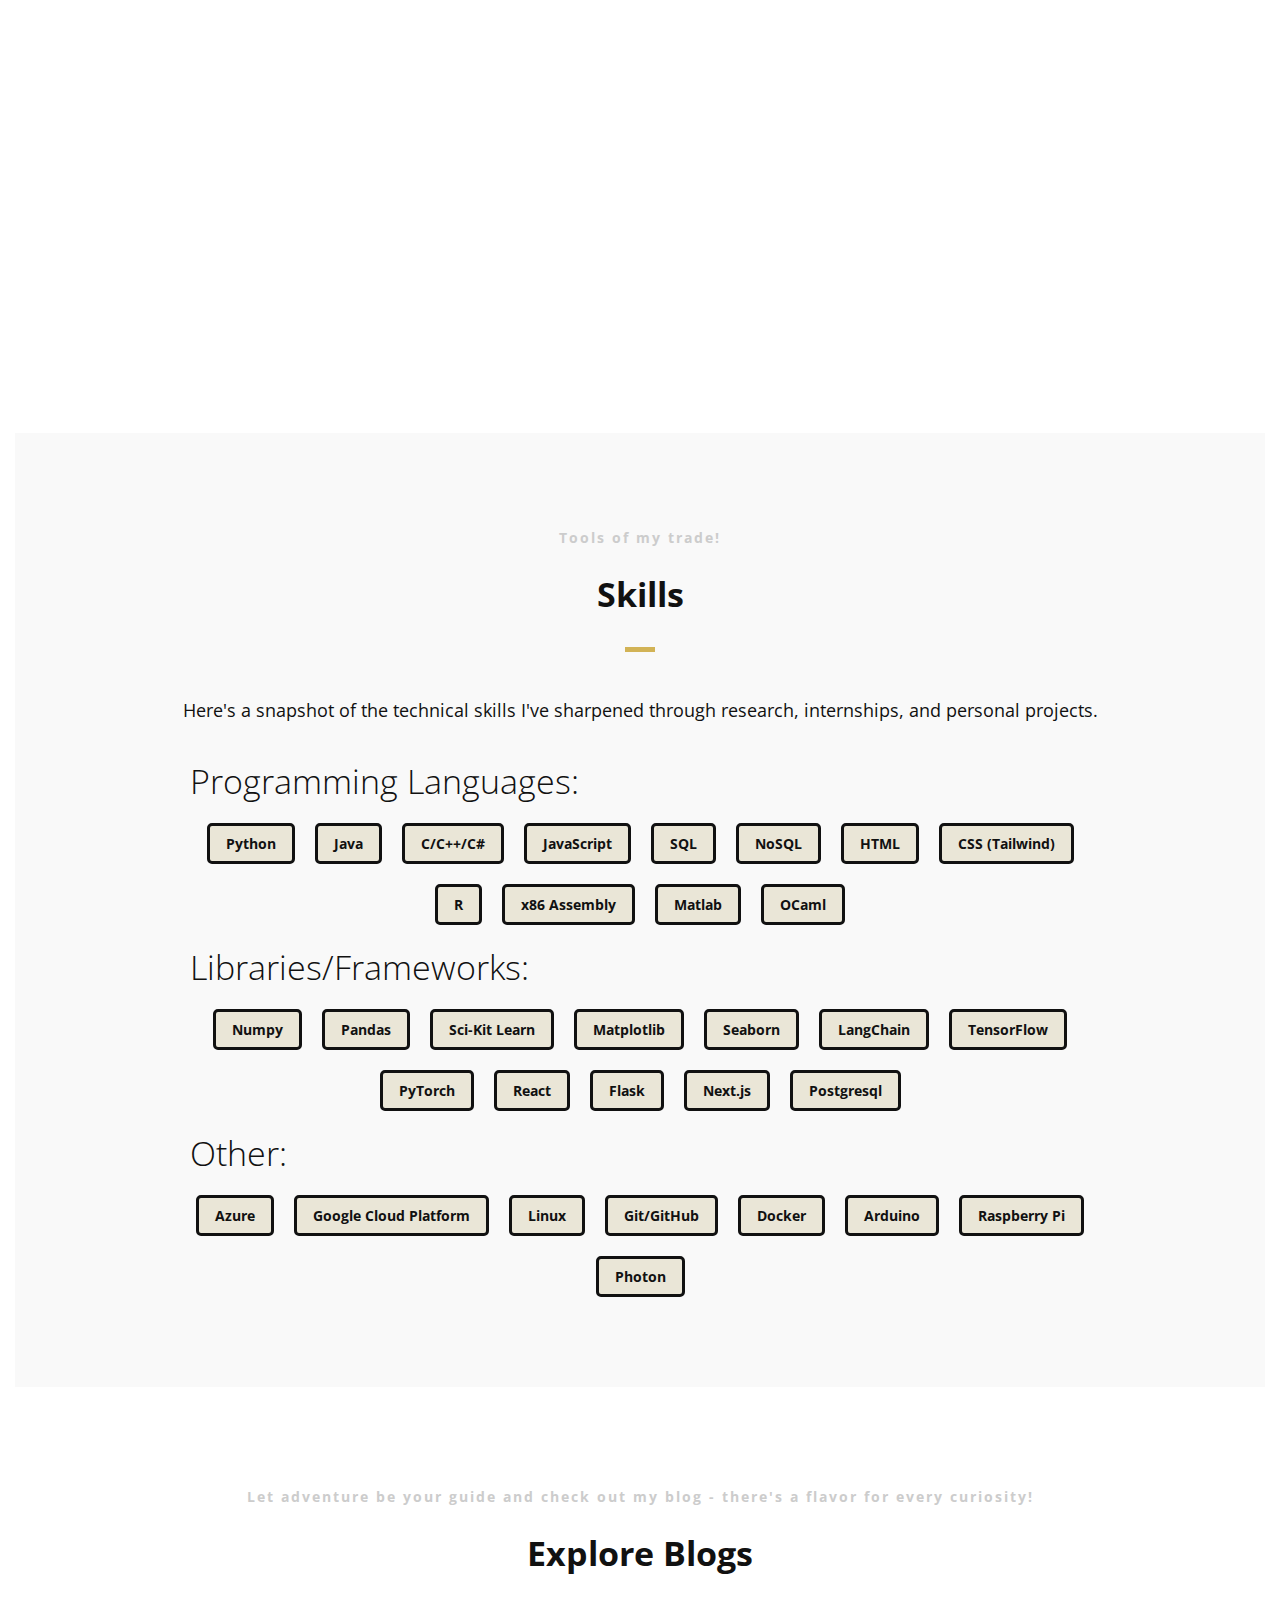
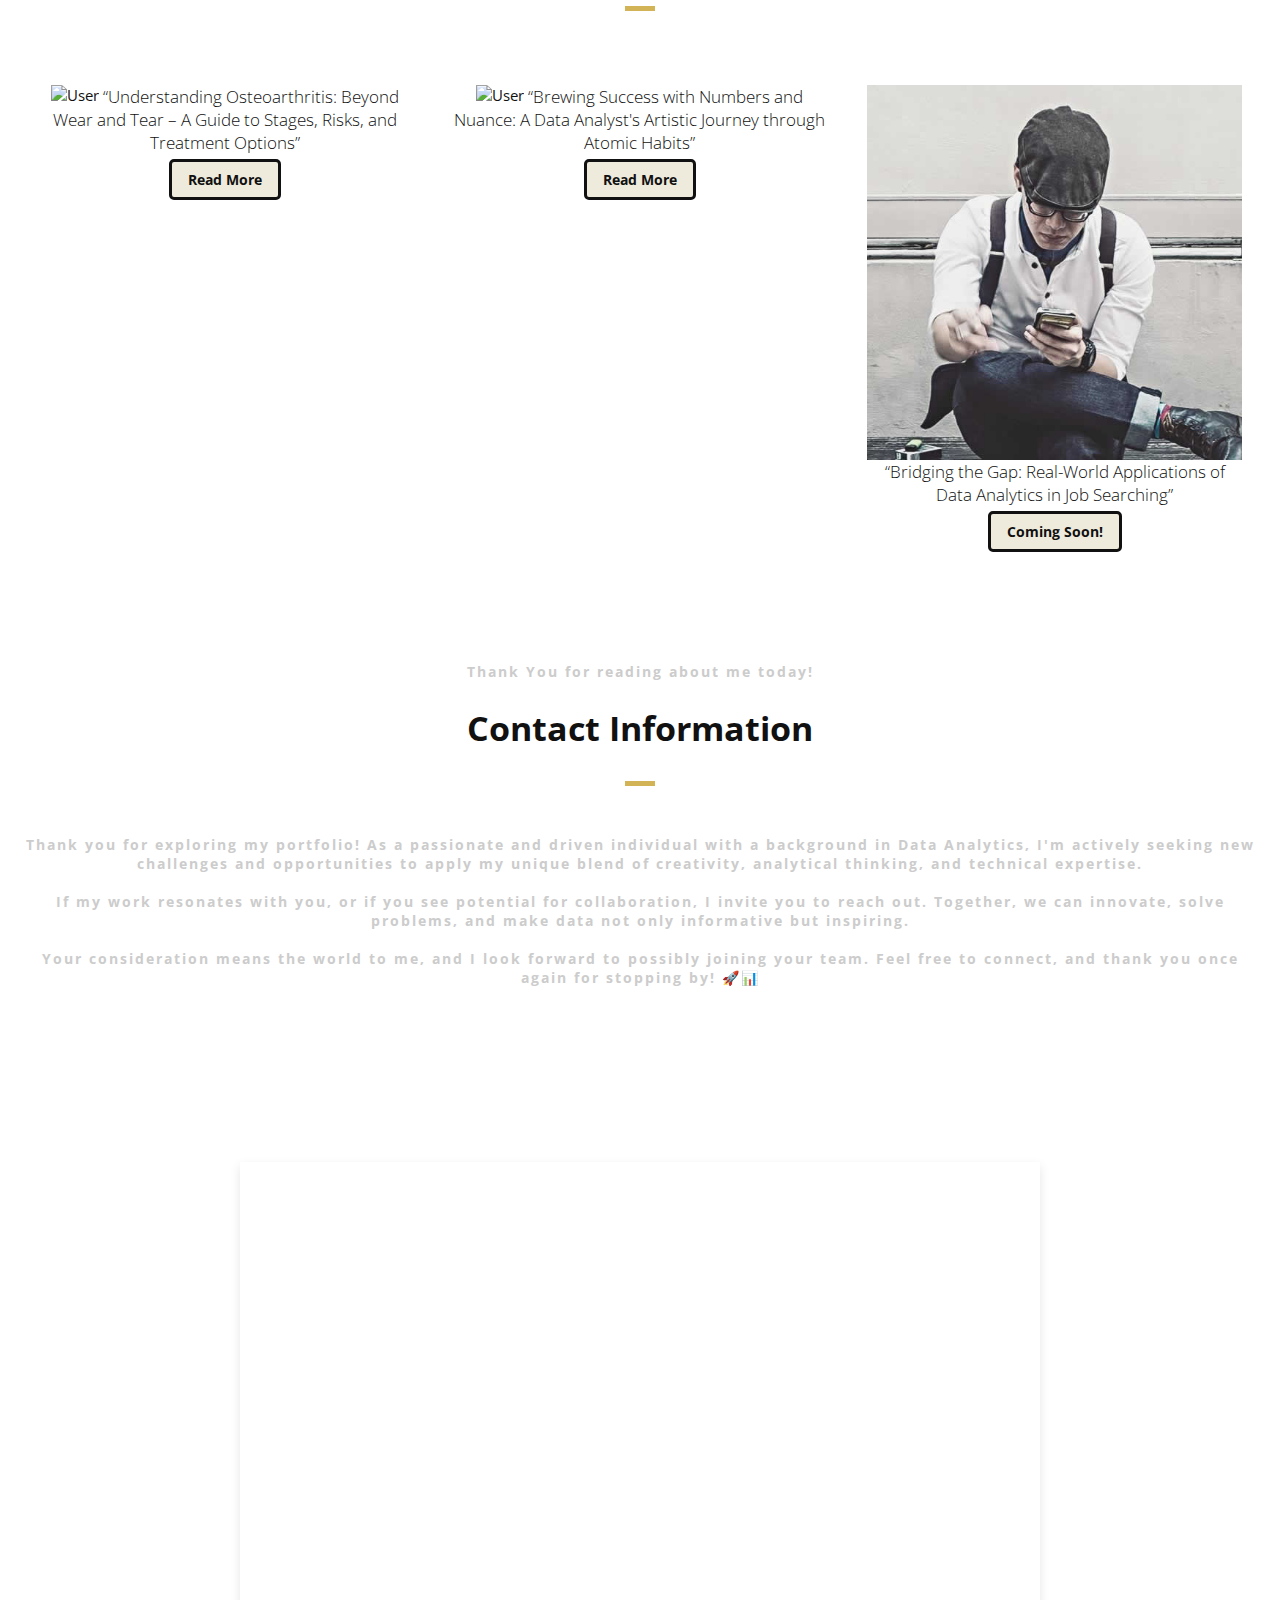
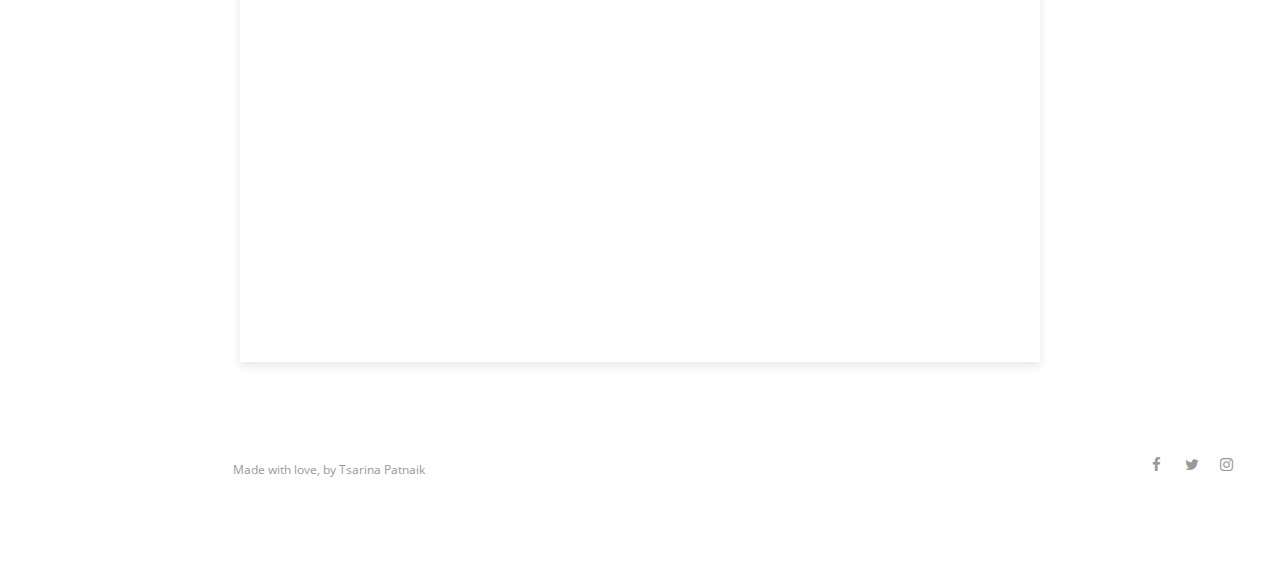
==== commit 269d8ae1: "Update index.html" ====
--- a/index.html
+++ b/index.html
@@ -160,7 +160,7 @@
                         <div class="image-container"> 
                             <p> 
                                 <figure>
-                            <img src="https://github.com/Tsarinah/personalwebsite/blob/main/c7b26a5c-0247-4d4e-8c44-54fb68a3f004.JPG" alt="A Happy Picture of Me!" class="circular-image" />
+                            <img src="https://github.com/Tsarinah/personalwebsite/blob/26cb504db7febe9c04b4b094eab171f723ac276f/c7b26a5c-0247-4d4e-8c44-54fb68a3f004.JPG" alt="A Happy Picture of Me!" class="circular-image" />
                             <figcaption>A Happy Picture of Me!</figcaption>
                                 </figure>
                         </p>
